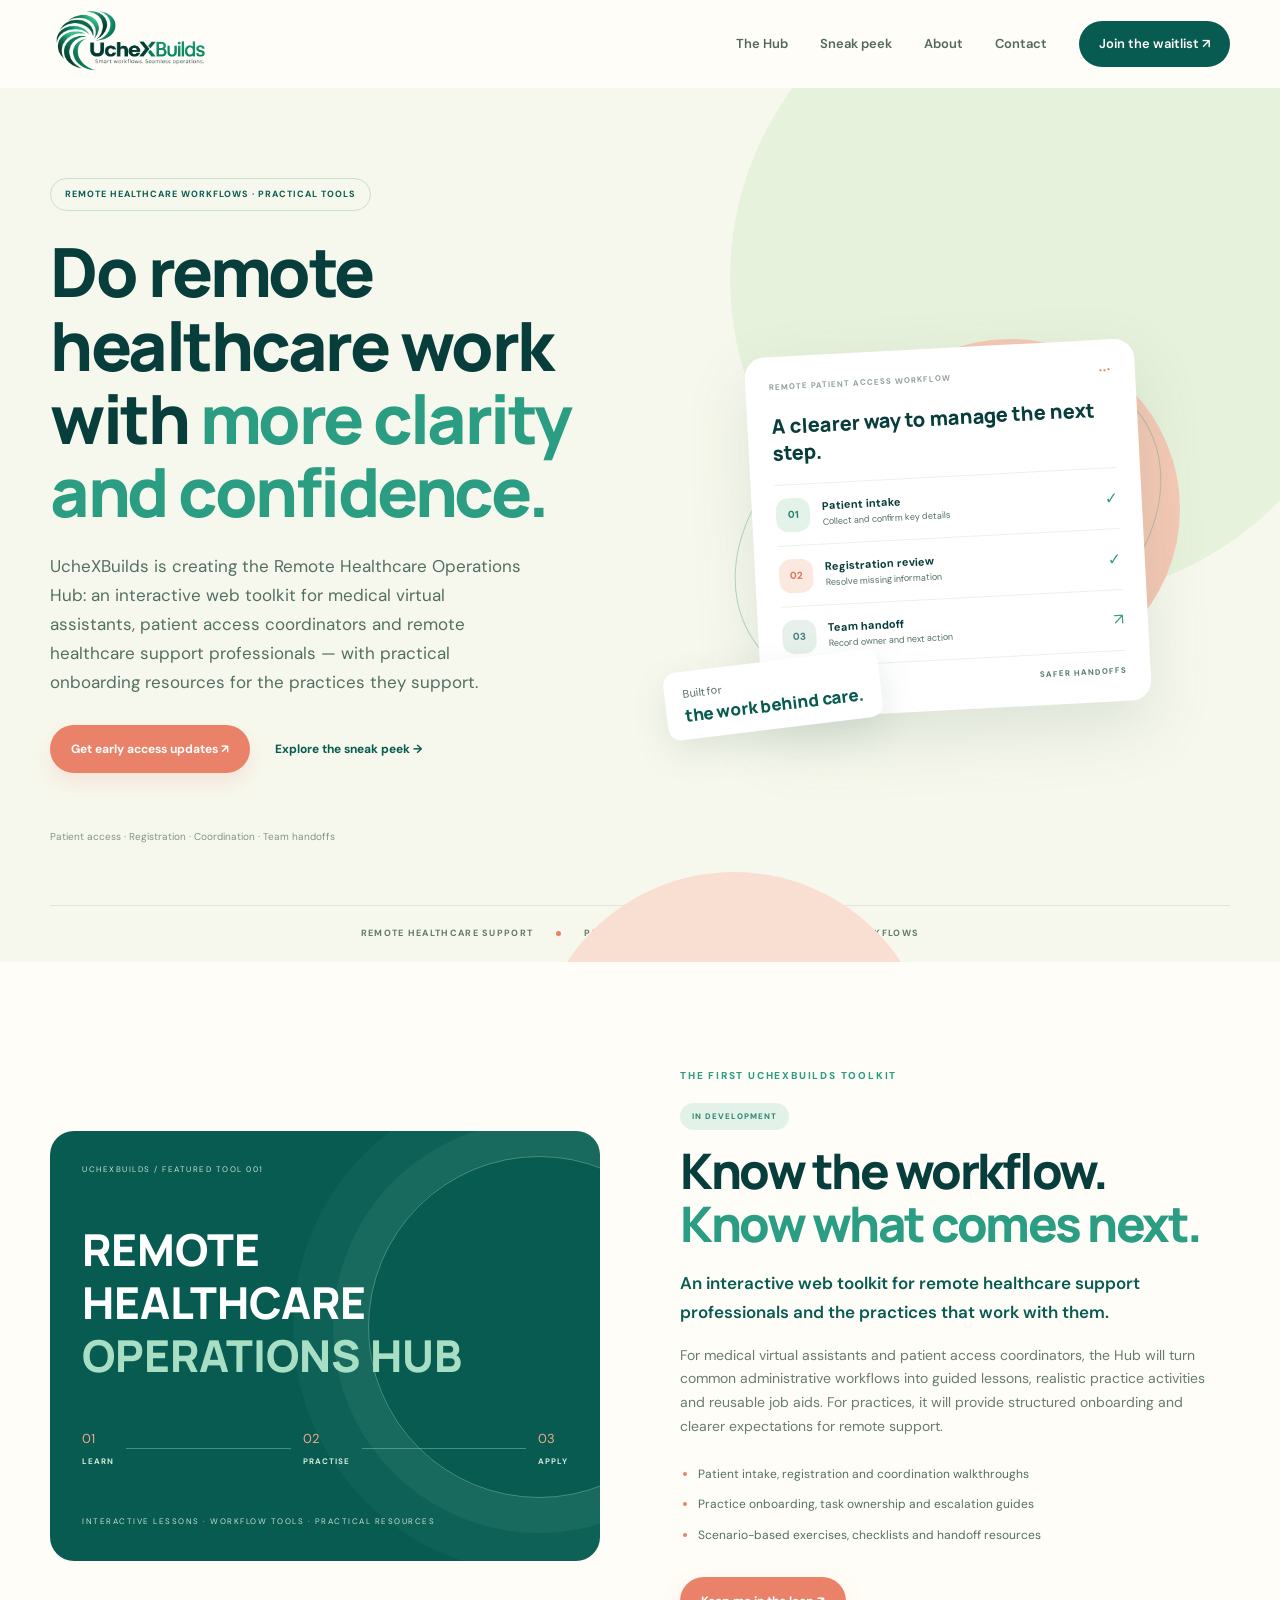
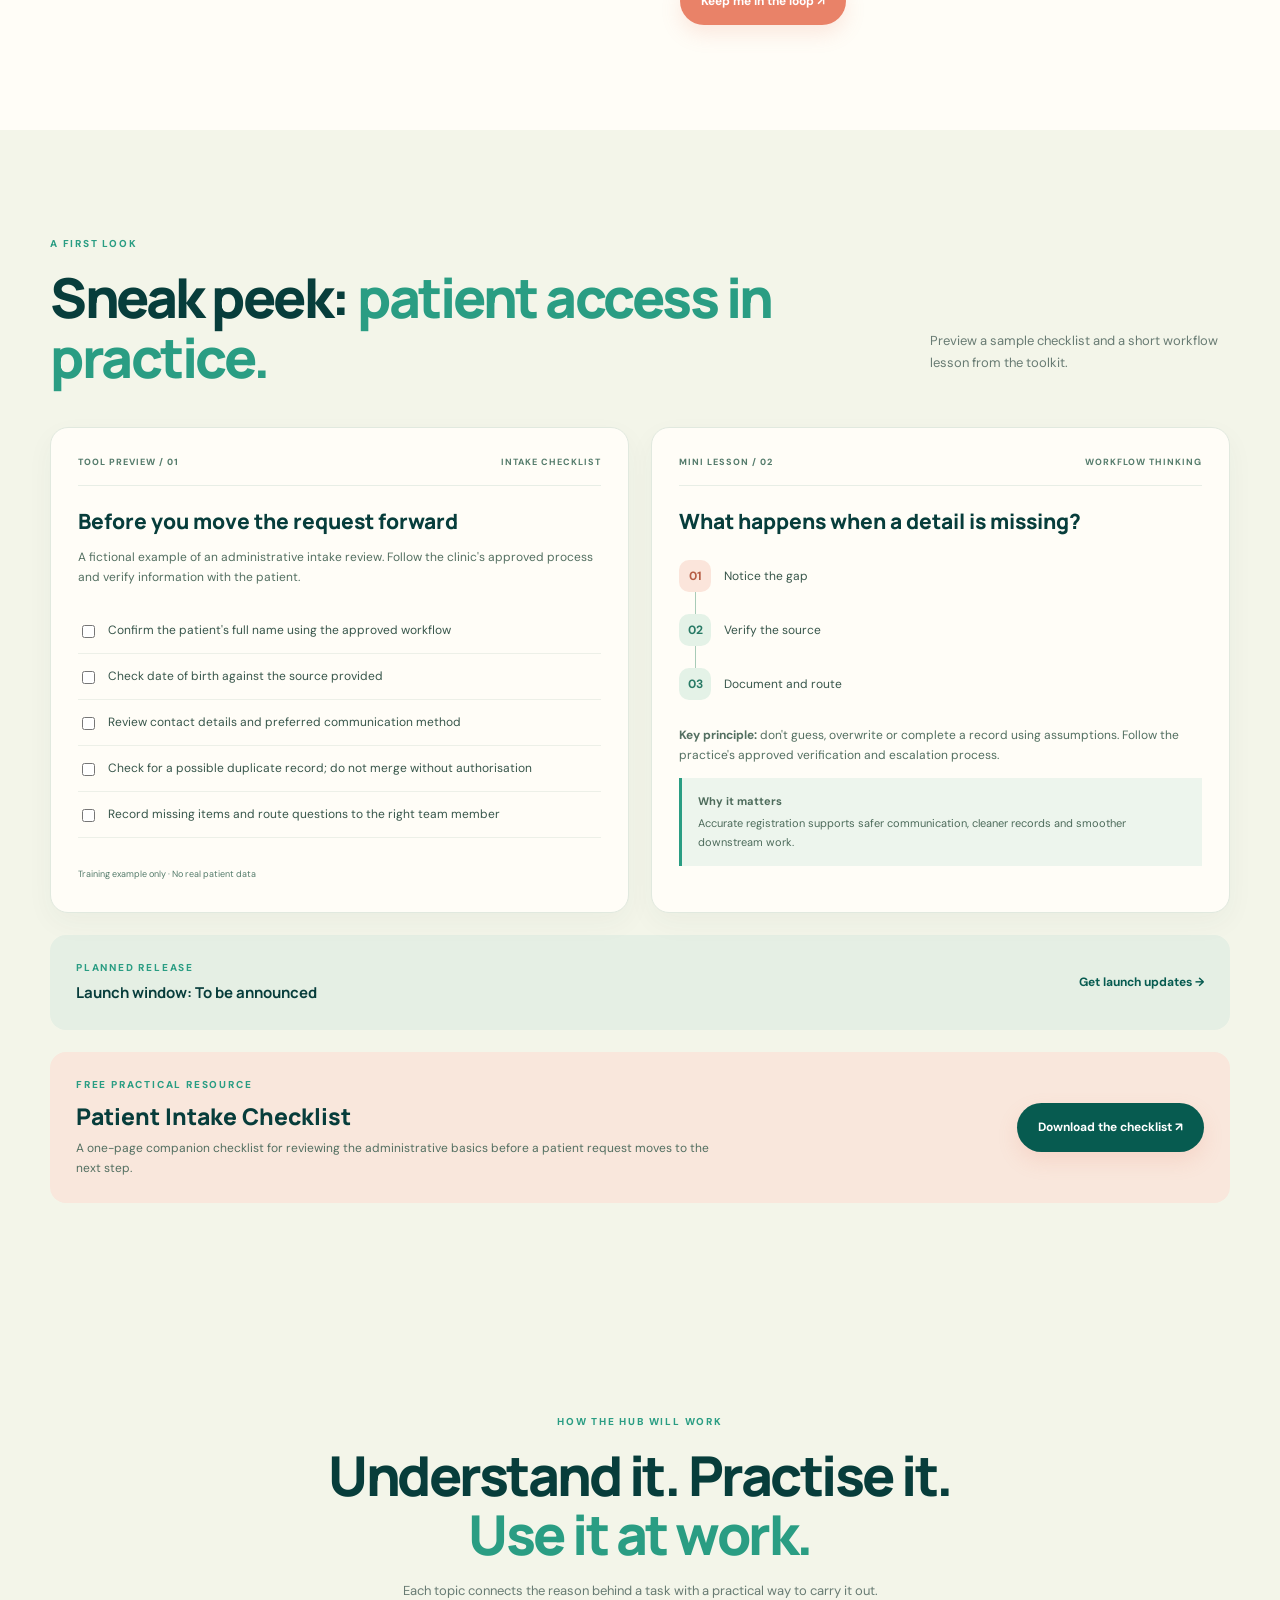
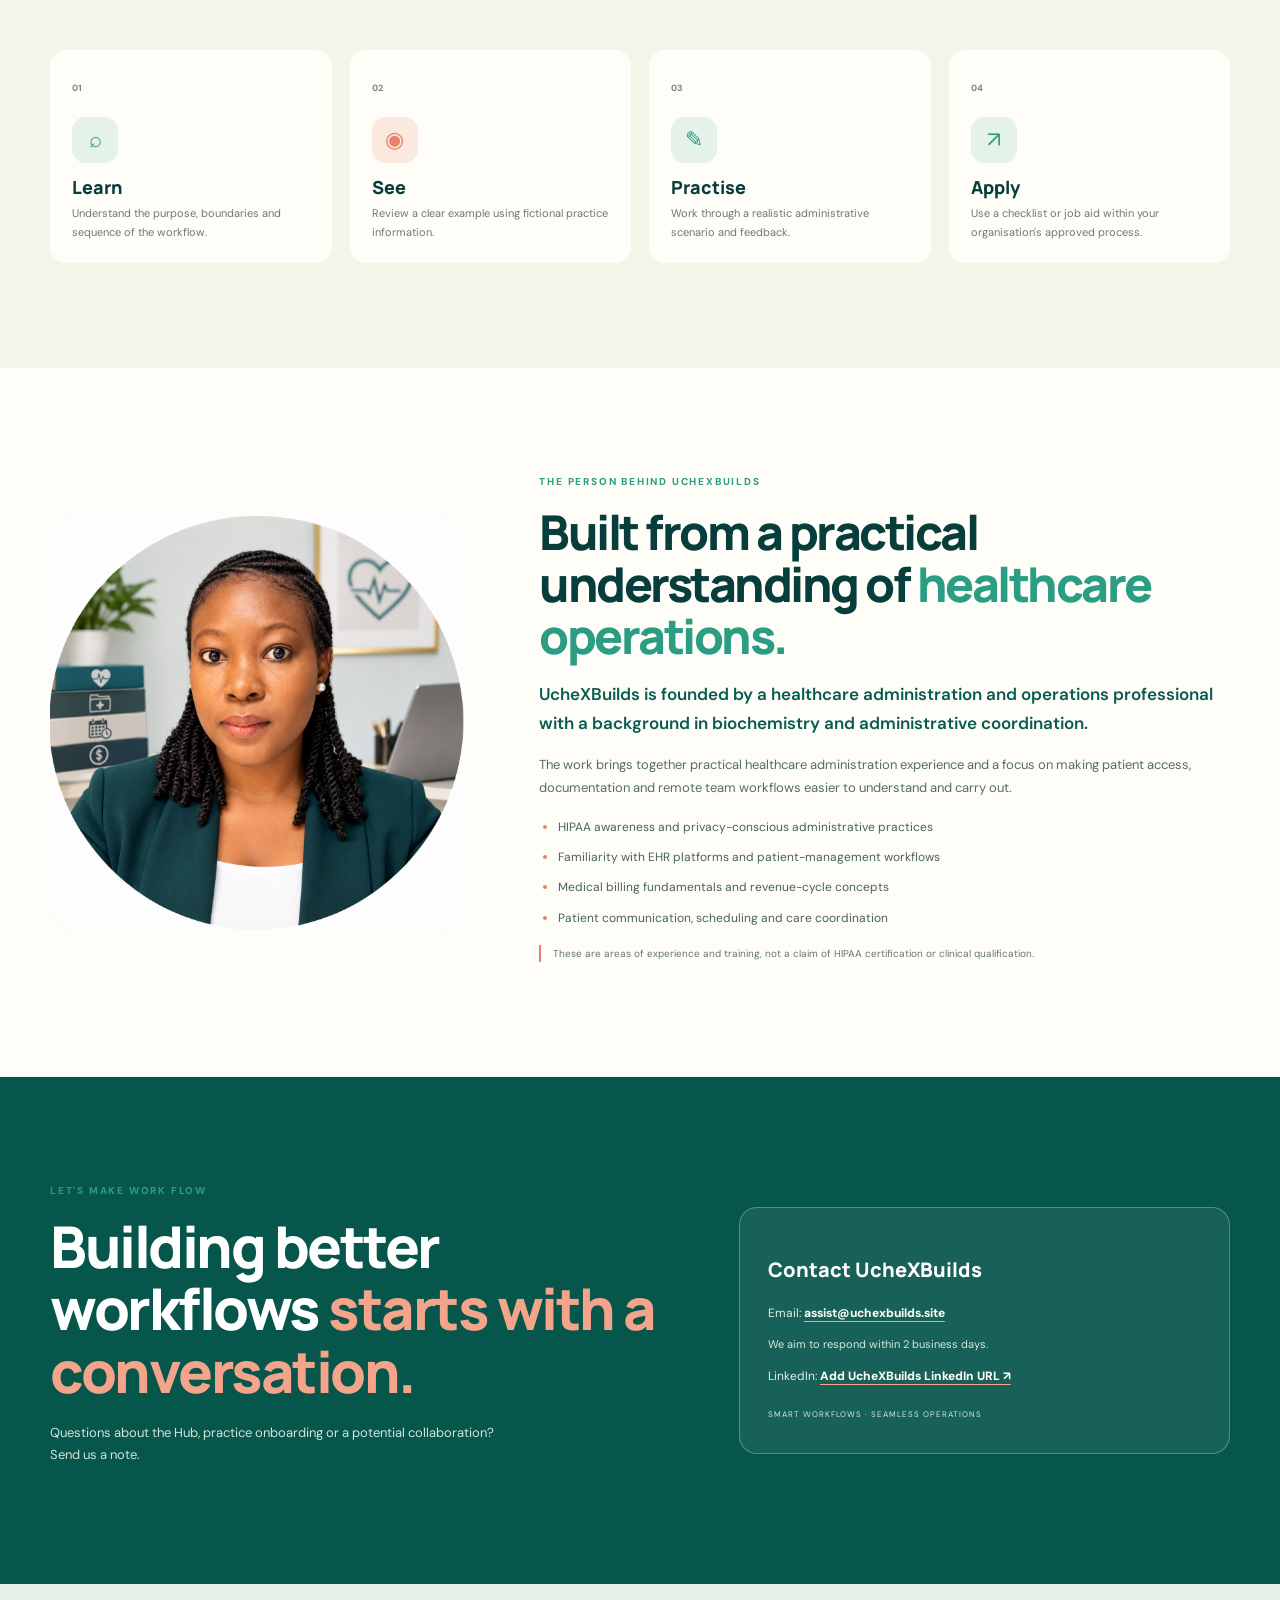
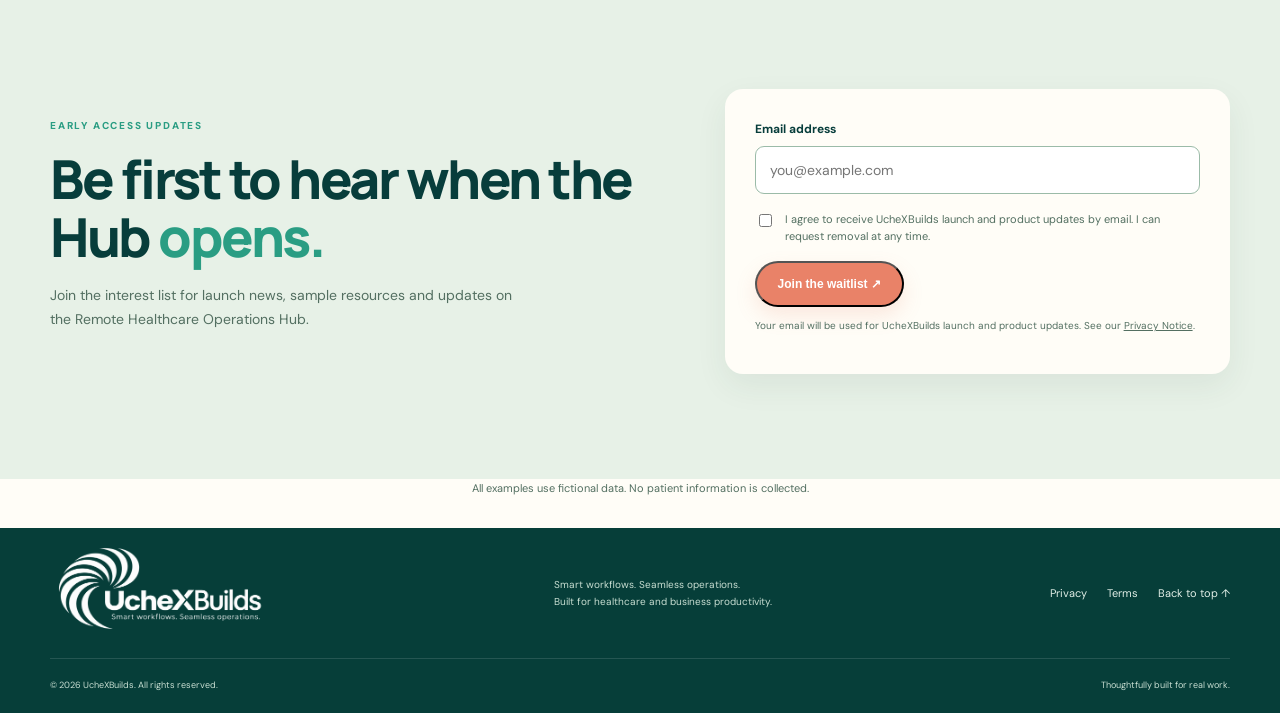
==== index.html @ d35eafd8 "Connect founder portrait and checklist download" ====
<!doctype html>
<html lang="en"><head>
<meta charset="utf-8"><meta name="viewport" content="width=device-width,initial-scale=1"><meta name="theme-color" content="#f7f8ed">
<title>UcheXBuilds | Remote Healthcare Operations Hub</title>
<meta name="description" content="Interactive patient-access workflows, practical lessons and reusable tools for remote healthcare support professionals and the practices they support.">
<link rel="canonical" href="https://www.uchexbuilds.site/"><link rel="icon" href="assets/icons/favicon.svg" type="image/svg+xml">
<link rel="preconnect" href="https://fonts.googleapis.com"><link rel="preconnect" href="https://fonts.gstatic.com" crossorigin><link href="https://fonts.googleapis.com/css2?family=DM+Sans:wght@400;500;600;700&family=Manrope:wght@500;600;700;800&display=swap" rel="stylesheet"><link rel="stylesheet" href="css/style.css">
<meta property="og:type" content="website"><meta property="og:site_name" content="UcheXBuilds"><meta property="og:title" content="UcheXBuilds | Remote Healthcare Operations Hub"><meta property="og:description" content="Interactive patient-access workflows and practical tools for remote healthcare support professionals and the practices they support."><meta property="og:url" content="https://www.uchexbuilds.site/"><meta property="og:image" content="https://www.uchexbuilds.site/assets/images/og-image.svg"><meta property="og:image:alt" content="UcheXBuilds — Smart workflows. Seamless operations."><meta name="twitter:card" content="summary_large_image"><meta name="twitter:title" content="UcheXBuilds | Remote Healthcare Operations Hub"><meta name="twitter:description" content="Interactive patient-access workflows and practical tools for remote healthcare support professionals and the practices they support."><meta name="twitter:image" content="https://www.uchexbuilds.site/assets/images/og-image.svg">
<script type="application/ld+json">{"@context":"https://schema.org","@type":"Organization","name":"UcheXBuilds","url":"https://www.uchexbuilds.site/","logo":"https://www.uchexbuilds.site/assets/images/uchexbuilds-logo.png","email":"assist@uchexbuilds.site","description":"Practical interactive workflows and digital tools for remote healthcare support professionals and healthcare practices."}</script>
</head><body><a class="skip" href="#main">Skip to content</a>
<header><div class="wrap nav"><a class="brand" href="#home" aria-label="UcheXBuilds home"><img src="assets/images/uchexbuilds-logo.png" alt="UcheXBuilds"></a><button class="toggle" aria-expanded="false" aria-controls="menu" aria-label="Open navigation"><span></span><span></span></button><nav id="menu" aria-label="Main navigation"><a href="#hub">The Hub</a><a href="#sneak-peek">Sneak peek</a><a href="#about-founder">About</a><a href="#contact">Contact</a><a class="nav-cta" href="#waitlist">Join the waitlist ↗</a></nav></div></header>
<main id="main">
<section class="hero" id="home"><div class="hero-bg" aria-hidden="true"><i class="blob b1"></i><i class="blob b2"></i></div><div class="wrap hero-grid"><div class="hero-copy"><span class="pill">REMOTE HEALTHCARE WORKFLOWS · PRACTICAL TOOLS</span><h1>Do remote healthcare work with <em>more clarity and confidence.</em></h1><p>UcheXBuilds is creating the Remote Healthcare Operations Hub: an interactive web toolkit for medical virtual assistants, patient access coordinators and remote healthcare support professionals — with practical onboarding resources for the practices they support.</p><div class="actions"><a class="btn" href="#waitlist">Get early access updates ↗</a><a class="text-link" href="#sneak-peek">Explore the sneak peek →</a></div><div class="trustline">Patient access · Registration · Coordination · Team handoffs</div></div><div class="hero-art" aria-label="Illustration of an organised patient access workflow"><div class="sun-disc" aria-hidden="true"></div><div class="orbit" aria-hidden="true"></div><div class="dashboard"><div class="dash-top">REMOTE PATIENT ACCESS WORKFLOW <b>•••</b></div><h3>A clearer way to manage the next step.</h3><div class="dash-row"><span class="round mint">01</span><div><b>Patient intake</b><small>Collect and confirm key details</small></div><i>✓</i></div><div class="dash-row"><span class="round peach">02</span><div><b>Registration review</b><small>Resolve missing information</small></div><i>✓</i></div><div class="dash-row"><span class="round blue">03</span><div><b>Team handoff</b><small>Record owner and next action</small></div><i>↗</i></div><div class="dash-foot">CLEAR TASKS <span>SAFER HANDOFFS</span></div></div><div class="float-card">Built for<br><strong>the work behind care.</strong></div></div></div><div class="hero-bottom wrap"><span>REMOTE HEALTHCARE SUPPORT</span><i aria-hidden="true"></i><span>PRACTICE ONBOARDING</span><i aria-hidden="true"></i><span>OPERATIONAL WORKFLOWS</span></div></section>
<section class="section" id="hub"><div class="wrap hub-grid"><div class="hub-visual"><small>UCHEXBUILDS / FEATURED TOOL 001</small><div class="hub-title">REMOTE<br>HEALTHCARE<br><em>OPERATIONS HUB</em></div><div class="hub-steps"><span>01 <b>LEARN</b></span><i></i><span>02 <b>PRACTISE</b></span><i></i><span>03 <b>APPLY</b></span></div><small>INTERACTIVE LESSONS · WORKFLOW TOOLS · PRACTICAL RESOURCES</small></div><div class="hub-copy"><label class="eyebrow">THE FIRST UCHEXBUILDS TOOLKIT</label><span class="status">IN DEVELOPMENT</span><h2>Know the workflow. <em>Know what comes next.</em></h2><p class="lead">An interactive web toolkit for remote healthcare support professionals and the practices that work with them.</p><p>For medical virtual assistants and patient access coordinators, the Hub will turn common administrative workflows into guided lessons, realistic practice activities and reusable job aids. For practices, it will provide structured onboarding and clearer expectations for remote support.</p><ul><li>Patient intake, registration and coordination walkthroughs</li><li>Practice onboarding, task ownership and escalation guides</li><li>Scenario-based exercises, checklists and handoff resources</li></ul><a class="btn" href="#waitlist">Keep me in the loop ↗</a></div></div></section>
<section class="section focus" id="sneak-peek"><div class="wrap"><div class="section-heading"><div><label class="eyebrow">A FIRST LOOK</label><h2>Sneak peek: <em>patient access in practice.</em></h2></div><p>Preview a sample checklist and a short workflow lesson from the toolkit.</p></div><div class="preview-grid">
<article class="preview-card"><div class="preview-card-head"><span>TOOL PREVIEW / 01</span><b>INTAKE CHECKLIST</b></div><h3>Before you move the request forward</h3><p class="preview-intro">A fictional example of an administrative intake review. Follow the clinic's approved process and verify information with the patient.</p><ul class="checklist"><li><label><input type="checkbox"> Confirm the patient's full name using the approved workflow</label></li><li><label><input type="checkbox"> Check date of birth against the source provided</label></li><li><label><input type="checkbox"> Review contact details and preferred communication method</label></li><li><label><input type="checkbox"> Check for a possible duplicate record; do not merge without authorisation</label></li><li><label><input type="checkbox"> Record missing items and route questions to the right team member</label></li></ul><small class="preview-note">Training example only · No real patient data</small></article>
<article class="preview-card lesson-card"><div class="preview-card-head"><span>MINI LESSON / 02</span><b>WORKFLOW THINKING</b></div><h3>What happens when a detail is missing?</h3><div class="lesson-flow"><div class="lesson-node active"><b>01</b><span>Notice the gap</span></div><div class="flow-line"></div><div class="lesson-node"><b>02</b><span>Verify the source</span></div><div class="flow-line"></div><div class="lesson-node"><b>03</b><span>Document and route</span></div></div><p><strong>Key principle:</strong> don't guess, overwrite or complete a record using assumptions. Follow the practice's approved verification and escalation process.</p><div class="lesson-tip"><b>Why it matters</b><span>Accurate registration supports safer communication, cleaner records and smoother downstream work.</span></div></article></div>
<div class="launch-strip"><div><span class="eyebrow">PLANNED RELEASE</span><strong><!-- EDIT THIS LAUNCH WINDOW -->Launch window: To be announced</strong></div><a class="text-link" href="#waitlist">Get launch updates →</a></div>
<div class="lead-magnet"><div><label class="eyebrow">FREE PRACTICAL RESOURCE</label><h3>Patient Intake Checklist</h3><p>A one-page companion checklist for reviewing the administrative basics before a patient request moves to the next step.</p></div><a class="btn secondary-btn" href="downloads/Patient-Intake-Checklist.pdf" download>Download the checklist ↗</a></div></div></section>
<section class="section approach"><div class="wrap"><div class="approach-head"><label class="eyebrow">HOW THE HUB WILL WORK</label><h2>Understand it. Practise it. <em>Use it at work.</em></h2><p>Each topic connects the reason behind a task with a practical way to carry it out.</p></div><div class="steps"><div><b>01</b><span aria-hidden="true">⌕</span><h3>Learn</h3><p>Understand the purpose, boundaries and sequence of the workflow.</p></div><div><b>02</b><span aria-hidden="true">◉</span><h3>See</h3><p>Review a clear example using fictional practice information.</p></div><div><b>03</b><span aria-hidden="true">✎</span><h3>Practise</h3><p>Work through a realistic administrative scenario and feedback.</p></div><div><b>04</b><span aria-hidden="true">↗</span><h3>Apply</h3><p>Use a checklist or job aid within your organisation's approved process.</p></div></div></div></section>
<section class="section founder" id="about-founder"><div class="wrap founder-grid"><div class="founder-photo"><img src="assets/images/founder-small.jpg" alt="Portrait of the UcheXBuilds founder" loading="lazy"></div><div><label class="eyebrow">THE PERSON BEHIND UCHEXBUILDS</label><h2>Built from a practical understanding of <em>healthcare operations.</em></h2><p class="lead">UcheXBuilds is founded by a healthcare administration and operations professional with a background in biochemistry and administrative coordination.</p><p>The work brings together practical healthcare administration experience and a focus on making patient access, documentation and remote team workflows easier to understand and carry out.</p><ul class="credential-list"><li>HIPAA awareness and privacy-conscious administrative practices</li><li>Familiarity with EHR platforms and patient-management workflows</li><li>Medical billing fundamentals and revenue-cycle concepts</li><li>Patient communication, scheduling and care coordination</li></ul><p class="credential-note">These are areas of experience and training, not a claim of HIPAA certification or clinical qualification.</p></div></div></section>
<section class="section contact" id="contact"><div class="wrap contact-grid"><div><label class="eyebrow">LET'S MAKE WORK FLOW</label><h2>Building better workflows <em>starts with a conversation.</em></h2><p>Questions about the Hub, practice onboarding or a potential collaboration? Send us a note.</p></div><aside><h3>Contact UcheXBuilds</h3><p>Email: <a class="contact-email" href="mailto:assist@uchexbuilds.site">assist@uchexbuilds.site</a></p><p class="response-time">We aim to respond within 2 business days.</p><p>LinkedIn: <a class="contact-email" href="https://www.linkedin.com/in/your-linkedin-profile/" rel="noopener noreferrer" target="_blank">Add UcheXBuilds LinkedIn URL ↗</a></p><small>SMART WORKFLOWS · SEAMLESS OPERATIONS</small></aside></div></section>
<section class="section waitlist" id="waitlist"><div class="wrap waitlist-grid"><div><label class="eyebrow">EARLY ACCESS UPDATES</label><h2>Be first to hear when the Hub <em>opens.</em></h2><p>Join the interest list for launch news, sample resources and updates on the Remote Healthcare Operations Hub.</p></div><form class="waitlist-form" action="https://formspree.io/f/xjywwzed" method="POST"><input type="hidden" name="_subject" value="New UcheXBuilds Hub waitlist signup"><input type="text" name="_gotcha" tabindex="-1" autocomplete="off" aria-hidden="true" class="form-honeypot"><label for="waitlist-email">Email address</label><input id="waitlist-email" name="email" type="email" autocomplete="email" placeholder="you@example.com" required><label class="consent"><input type="checkbox" name="consent" value="yes" required> I agree to receive UcheXBuilds launch and product updates by email. I can request removal at any time.</label><button class="btn" type="submit">Join the waitlist ↗</button><p class="form-note">Your email will be used for UcheXBuilds launch and product updates. See our <a href="privacy.html">Privacy Notice</a>.</p></form></div></section>
<p class="privacy-line wrap">All examples use fictional data. No patient information is collected.</p>
</main><footer><div class="wrap foot"><img src="assets/images/uchexbuilds-logo.png" alt="UcheXBuilds"><p>Smart workflows. Seamless operations.<br>Built for healthcare and business productivity.</p><div class="footer-links"><a href="privacy.html">Privacy</a><a href="terms.html">Terms</a><a href="#home">Back to top ↑</a></div></div><div class="wrap copyright"><span>© <span id="year"></span> UcheXBuilds. All rights reserved.</span><span>Thoughtfully built for real work.</span></div></footer>
<script src="js/main.js"></script>
<!-- Cloudflare Web Analytics (Free): enable Web Analytics in the Cloudflare dashboard, copy the site token, then replace the placeholder and uncomment this snippet.
<script defer src="https://static.cloudflareinsights.com/beacon.min.js" data-cf-beacon='{"token":"REPLACE_WITH_CLOUDFLARE_WEB_ANALYTICS_TOKEN"}'></script>
-->
</body></html>
---- css/style.css ----
:root{--teal:#075b50;--deep:#073d3b;--sea:#2a9d83;--coral:#e98268;--cream:#f7f8ed;--paper:#fffdf7;--muted:#687b73;--head:"Manrope",sans-serif;--body:"DM Sans",sans-serif}*{box-sizing:border-box}html{scroll-behavior:smooth;scroll-padding-top:90px}body{margin:0;background:var(--paper);color:#263d39;font:16px/1.7 var(--body)}a{color:inherit;text-decoration:none}.wrap{width:min(1180px,calc(100% - 52px));margin:auto}.skip{position:absolute;left:-999px}.skip:focus{left:10px;top:10px;background:white;padding:10px;z-index:99}header{height:88px;position:sticky;top:0;z-index:20;background:#fffdf7ed;backdrop-filter:blur(14px)}.nav{height:100%;display:flex;align-items:center;justify-content:space-between}.brand{display:block;min-width:0;flex:0 1 auto}.brand img{display:block;width:min(270px,34vw);height:auto;max-height:76px;object-fit:contain;object-position:left center}nav{display:flex;align-items:center;gap:32px;font-size:13px;font-weight:600;color:#53675f}nav a:hover{color:var(--sea)}nav .nav-cta{background:var(--teal);color:white;padding:12px 20px;border-radius:30px}.toggle{display:none}.hero{position:relative;overflow:hidden;background:var(--cream);padding:65px 0 0}.hero-bg{position:absolute;inset:0;pointer-events:none}.blob{position:absolute;border-radius:50%}.b1{width:640px;height:640px;background:#e7f2dc;right:-90px;top:-130px}.b2{width:400px;height:400px;background:#f9dfd1;right:27%;bottom:-310px}.spark{position:absolute;right:9%;top:13%;font-size:52px;color:var(--coral)}.hero-grid{position:relative;display:grid;grid-template-columns:1fr 1fr;gap:50px;align-items:center;min-height:525px}.hero-copy{padding:25px 0 60px}.pill{display:inline-block;border:1px solid #cbded0;border-radius:30px;padding:8px 14px;color:var(--teal);font-size:9px;font-weight:700;letter-spacing:1px}h1,h2{font:800 clamp(42px,5.3vw,68px)/1.08 var(--head);letter-spacing:-2.5px;color:var(--deep);margin:24px 0}h1 em,h2 em{font-style:normal;color:var(--sea)}.hero-copy>p{max-width:480px;color:#60756b;font-size:17px;margin-bottom:28px}.actions{display:flex;align-items:center;gap:25px}.btn{display:inline-block;background:var(--coral);color:white;padding:14px 21px;border-radius:30px;font-size:12px;font-weight:700;box-shadow:0 9px 20px #e982682b}.text-link{font-size:12px;font-weight:700;color:var(--teal)}.trustline{margin-top:55px;color:#82948a;font-size:10px}.hero-art{height:470px;position:relative;display:grid;place-items:center}.sun-disc{position:absolute;width:340px;height:340px;border-radius:50%;background:#f5c9b5;right:50px;top:45px}.orbit{position:absolute;width:450px;height:310px;border:1px solid #6aa99170;border-radius:50%;transform:rotate(-26deg)}.dashboard{z-index:2;width:min(390px,90%);padding:24px;background:#fff;border-radius:20px;box-shadow:0 25px 65px #315e4c22;transform:rotate(-3deg)}.dash-top{display:flex;justify-content:space-between;color:#91a29a;font-size:8px;letter-spacing:1px;font-weight:700}.dash-top b{color:var(--coral)}.dashboard h3{font:800 20px var(--head);color:var(--deep);margin:18px 0}.dash-row{display:flex;align-items:center;gap:12px;border-top:1px solid #edf0e8;padding:13px 0}.round{width:34px;height:34px;border-radius:12px;display:grid;place-items:center;font-size:10px;font-weight:800}.mint{background:#e3f3e9;color:#27856d}.peach{background:#fbe9df;color:#d6785e}.blue{background:#e7f0eb;color:#477e79}.dash-row div{flex:1}.dash-row b,.dash-row small{display:block}.dash-row b{font-size:11px;color:var(--deep)}.dash-row small{font-size:9px;color:#91a29a}.dash-row>i{font-style:normal;color:#35a17e}.dash-foot{border-top:1px solid #edf0e8;padding-top:13px;display:flex;justify-content:space-between;font-size:8px;letter-spacing:1px;color:#729287;font-weight:700}.float-card{position:absolute;z-index:3;left:0;bottom:35px;background:white;padding:13px 18px;border-radius:13px;box-shadow:0 12px 35px #315e4c20;color:#729287;font-size:11px;transform:rotate(-7deg)}.float-card strong{font:800 17px var(--head);color:var(--teal)}.flower{position:absolute;right:35px;bottom:15px;font-size:55px;color:var(--coral)}.hero-bottom{display:flex;justify-content:center;align-items:center;gap:23px;padding:20px 0;border-top:1px solid #dfe6d9;color:#7b8c81;font-size:9px;letter-spacing:1.3px;font-weight:700}.hero-bottom i{width:5px;height:5px;border-radius:50%;background:var(--coral)}.section{padding:105px 0}.intro-grid,.hub-grid{display:grid;grid-template-columns:.9fr 1.1fr;gap:90px;align-items:center}.intro-visual{height:390px;border-radius:26px;background:#e4f1e5;position:relative;display:grid;place-items:center;overflow:hidden}.big-asterisk{font-size:250px;color:#6eaa8d;line-height:1}.intro-visual>span{position:absolute;top:28px;left:28px;font-size:9px;letter-spacing:1.3px;color:#477d68;font-weight:700}.tiny-card{position:absolute;bottom:25px;right:22px;background:white;padding:15px 18px;border-radius:13px;box-shadow:0 8px 25px #426f5120;font-size:11px;color:#72877a;transform:rotate(4deg)}.eyebrow{display:block;font-size:10px;letter-spacing:1.8px;font-weight:800;color:var(--sea);margin-bottom:16px}.intro-grid h2,.section-heading h2,.approach h2{font-size:clamp(38px,4.3vw,55px);margin:0 0 20px}.intro-grid p,.hub-copy>p{font-size:14px;color:var(--muted)}.lead{font-size:17px!important;color:var(--teal)!important;font-weight:600}.under-link{display:inline-block;margin-top:14px;color:var(--teal);font-size:12px;font-weight:800;border-bottom:1px solid #9ac7b2;padding-bottom:5px}.focus,.approach{background:#f3f5e9}.section-heading{display:flex;justify-content:space-between;align-items:end;margin-bottom:40px}.section-heading h2{margin:0}.section-heading>p{max-width:300px;color:var(--muted);font-size:13px}.cards{display:grid;grid-template-columns:repeat(3,1fr);gap:20px}.cards article{background:white;border-radius:18px;overflow:hidden;box-shadow:0 9px 25px #244d3b0c}.art{height:220px;position:relative;overflow:hidden;display:grid;place-items:center}.health{background:#d9eee2}.health>span{font-size:180px;color:#70aa8d;line-height:1}.health b,.health i{position:absolute;background:white;padding:8px 13px;border-radius:22px;font-size:8px;letter-spacing:1px;color:#54836b;box-shadow:0 7px 18px #315e4c16}.health b{top:30px;left:20px}.health i{bottom:25px;right:15px}.business{background:#f9e5d9}.window{width:220px;height:145px;background:#fffdf7;border-radius:14px;box-shadow:0 15px 30px #a65e4220;padding:15px;transform:rotate(-5deg);position:relative}.window span{font-size:9px;letter-spacing:3px;color:var(--coral)}.window i{display:block;height:8px;background:#f0e9dd;border-radius:8px;margin-top:12px}.window i:nth-of-type(2){width:70%}.window i:nth-of-type(3){width:85%}.window b{position:absolute;right:18px;bottom:14px;background:#dff1e7;color:#27856d;border-radius:50%;width:32px;height:32px;display:grid;place-items:center}.business>strong{position:absolute;right:30px;top:20px;font-size:42px;color:var(--coral)}.workflow{background:#e4eced}.nodes{display:flex;align-items:center;gap:30px}.nodes b{width:52px;height:52px;border-radius:17px;background:white;display:grid;place-items:center;color:#398c78;box-shadow:0 8px 18px #315e4c18}.nodes b:nth-child(2){background:#f8d9ca;color:#bd7159}.workflow>span{position:absolute;bottom:18px;font-size:8px;letter-spacing:1.3px;text-align:center;color:#62837d;font-weight:800}.card-copy{padding:23px}.card-copy small{font-size:9px;letter-spacing:1.3px;color:#8b9a8e;font-weight:800}.card-copy h3{font:800 19px var(--head);color:var(--deep);margin:8px 0}.card-copy p{font-size:12px;color:var(--muted);margin-bottom:5px}.hub-grid{grid-template-columns:1fr 1fr;gap:80px}.hub-visual{min-height:430px;position:relative;overflow:hidden;border-radius:24px;background:#075b50;color:white;padding:32px;display:flex;flex-direction:column;justify-content:space-between}.hub-visual:after{content:"";position:absolute;width:340px;height:340px;border:1px solid #a8d9c566;border-radius:50%;right:-110px;top:25px;box-shadow:0 0 0 35px #a8d9c510,0 0 0 75px #a8d9c50b}.hub-visual>small{position:relative;z-index:1;font-size:8px;letter-spacing:1.5px;color:#c5e2d4}.hub-title{position:relative;z-index:1;font:800 clamp(30px,3.5vw,44px)/1.2 var(--head)}.hub-title em{font-style:normal;color:#a8dfc4}.hub-steps{display:flex;align-items:center;gap:12px;position:relative;z-index:1;font-size:13px;color:#f5a58a}.hub-steps span{display:grid;gap:5px}.hub-steps b{font-size:8px;letter-spacing:1px;color:#d7e9df}.hub-steps i{height:1px;flex:1;background:#a8d9c566}.hub-flower{position:absolute;right:30px;bottom:28px;font-size:60px;color:#f5a58a}.status{display:inline-block;background:#e3f2e8;color:#31866f;padding:7px 12px;border-radius:20px;font-size:8px;letter-spacing:1px;font-weight:800;margin-bottom:15px}.hub-copy h2{font-size:clamp(36px,4vw,49px);margin:0 0 18px}.hub-copy ul{padding-left:18px;color:#63786c;font-size:12px;margin:20px 0 27px}.hub-copy li{padding:5px 0}.hub-copy li::marker{color:var(--coral)}.btn{transition:transform .2s}.btn:hover{transform:translateY(-2px)}.approach-head{text-align:center;max-width:650px;margin:auto}.approach-head h2{margin:0 0 15px}.approach-head p{font-size:13px;color:var(--muted)}.steps{display:grid;grid-template-columns:repeat(4,1fr);gap:18px;margin-top:48px}.steps>div{background:#fffdf7;border-radius:16px;padding:22px}.steps b{font-size:9px;color:#98a99d}.steps span{display:grid;place-items:center;width:46px;height:46px;border-radius:14px;background:#e4f2e7;color:var(--sea);font-size:22px;margin:18px 0 12px}.steps>div:nth-child(2) span{background:#fbe9df;color:var(--coral)}.steps h3{font:800 18px var(--head);color:var(--deep);margin:0 0 5px}.steps p{font-size:11px;color:var(--muted);margin:0}.contact{background:#07564c;color:white;position:relative}.contact-grid{display:grid;grid-template-columns:1fr .8fr;gap:75px;align-items:center}.contact h2{font-size:clamp(40px,4.5vw,58px);color:white;margin:0 0 20px}.contact h2 em{color:#f3a48a}.contact-grid>div>p{max-width:470px;color:#d1e4d8;font-size:13px}.contact aside{background:#ffffff12;border:1px solid #ffffff24;border-radius:18px;padding:28px}.contact aside>span{font-size:30px;color:#f3a48a}.contact aside h3{font:800 20px var(--head)}.contact aside p{font-size:12px;color:#d1e4d8}.contact aside small{font-size:8px;letter-spacing:1px;color:#a9ddc4}footer{background:#063e39;color:#d7e8de}.foot{min-height:130px;display:flex;align-items:center;justify-content:space-between;gap:20px}.foot img{width:225px;filter:brightness(0) invert(1)}.foot p,.foot>a:last-child{font-size:10px;color:#b7d0c3}.copyright{border-top:1px solid #ffffff20;min-height:55px;display:flex;align-items:center;justify-content:space-between;font-size:9px;color:#a9c3b6}@media(max-width:900px){.hero-grid{gap:20px}.intro-grid,.hub-grid{gap:42px}.card-copy{padding:18px}}@media(max-width:700px){.wrap{width:calc(100% - 36px)}header{height:78px}.brand img{width:min(220px,66vw);max-height:64px}.toggle{display:flex;flex-direction:column;gap:5px;background:none;border:0;padding:10px}.toggle span{width:23px;height:2px;background:var(--teal)}nav{display:none;position:absolute;top:73px;left:0;right:0;background:var(--paper);padding:20px 24px;flex-direction:column;align-items:stretch;gap:17px}nav.open{display:flex}nav .nav-cta{text-align:center}.hero{padding-top:35px}.hero-grid{grid-template-columns:1fr;gap:0}.hero-copy{padding:35px 0 0}.hero-copy h1{font-size:51px}.hero-copy>p{font-size:15px}.hero-art{height:395px;margin-top:0}.sun-disc{width:275px;height:275px;right:10%}.dashboard{width:min(355px,88%)}.hero-bottom{flex-wrap:wrap;gap:10px 14px;font-size:7px;padding:18px 0}.section{padding:76px 0}.intro-grid,.hub-grid,.contact-grid{grid-template-columns:1fr;gap:32px}.intro-visual{height:310px}.big-asterisk{font-size:205px}.intro-grid h2,.section-heading h2,.approach h2{font-size:42px}.section-heading{display:block}.section-heading>p{margin-top:16px}.cards{grid-template-columns:1fr}.art{height:210px}.hub-visual{min-height:380px;padding:25px}.hub-copy h2{font-size:39px}.steps{grid-template-columns:1fr 1fr;gap:12px;margin-top:34px}.steps>div{padding:17px}.contact h2{font-size:43px}.foot{padding:27px 0;align-items:flex-start;flex-direction:column;gap:12px}.foot p{margin:0}.copyright{padding:15px 0;align-items:flex-start;gap:8px;flex-direction:column}}@media(max-width:420px){.hero-copy h1{font-size:44px}.actions{align-items:flex-start;flex-direction:column;gap:15px}.steps{grid-template-columns:1fr}}@media(prefers-reduced-motion:reduce){html{scroll-behavior:auto}*{transition:none!important}}

/* Improve the contact email link contrast on the dark teal panel */
.contact .under-link{color:#fffdf7;font-size:14px;font-weight:800;border-bottom:2px solid #f3a48a;padding-bottom:7px;text-underline-offset:4px}
.contact .under-link:hover,.contact .under-link:focus-visible{color:#ffc2ad;border-bottom-color:#ffc2ad}
.contact .under-link:focus-visible{outline:2px solid #fffdf7;outline-offset:5px;border-radius:2px}

/* UcheXBuilds site upgrade: sample previews, waitlist, founder and accessible responsive details */
.preview-grid{display:grid;grid-template-columns:1fr 1fr;gap:22px}.preview-card{background:#fffdf7;border:1px solid #e1e9df;border-radius:18px;padding:27px;box-shadow:0 10px 28px #244d3b0b}.preview-card-head{display:flex;justify-content:space-between;gap:10px;color:#547b6b;font-size:9px;letter-spacing:1px;font-weight:800;border-bottom:1px solid #e8eee6;padding-bottom:14px}.preview-card h3{font:800 21px var(--head);color:var(--deep);line-height:1.3;margin:22px 0 10px}.preview-intro,.lesson-card>p{font-size:12px;color:#536f61}.checklist{list-style:none;padding:0;margin:20px 0}.checklist li{padding:12px 0;border-bottom:1px solid #edf0e8;font-size:12px;color:#38564b}.checklist label{display:flex;gap:10px;align-items:flex-start}.checklist input{margin-top:5px;accent-color:var(--teal)}.preview-note{font-size:9px;color:#547b6b}.lesson-flow{display:flex;flex-direction:column;gap:0;margin:25px 0}.lesson-node{display:flex;align-items:center;gap:13px;color:#38564b;font-size:12px}.lesson-node b{width:32px;height:32px;border-radius:10px;background:#e4f2e7;color:#287a65;display:grid;place-items:center}.lesson-node.active b{background:#fbe5db;color:#b65d45}.flow-line{height:22px;width:1px;background:#a8cbb7;margin-left:16px}.lesson-tip{background:#edf5ed;border-left:3px solid var(--sea);padding:14px 16px;display:grid;gap:4px;font-size:11px;color:#4d6b5b}.launch-strip,.lead-magnet{display:flex;justify-content:space-between;align-items:center;gap:22px;padding:24px 26px;margin-top:22px;border-radius:16px}.launch-strip{background:#e5efe4}.launch-strip .eyebrow{margin:0 0 3px}.launch-strip strong{font:700 15px var(--head);color:var(--deep)}.lead-magnet{background:#f9e7dc}.lead-magnet h3{font:800 23px var(--head);color:var(--deep);margin:0 0 6px}.lead-magnet p{max-width:650px;margin:0;color:#536f61;font-size:12px}.lead-magnet .eyebrow{margin-bottom:7px}.secondary-btn{background:var(--teal)}.founder-grid{display:grid;grid-template-columns:.75fr 1.25fr;gap:75px;align-items:center}.founder-photo{min-height:370px;border-radius:24px;background:linear-gradient(145deg,#d9eee2,#f8dfd1);display:flex;flex-direction:column;align-items:center;justify-content:center;color:#477d68;border:1px dashed #80ae95}.founder-photo span{font:800 18px var(--head);letter-spacing:2px}.founder-photo small{font-size:10px;margin-top:8px}.founder h2{font-size:clamp(34px,3.8vw,48px);margin:0 0 18px}.founder p{font-size:13px;color:#536f61}.credential-list{padding-left:19px;color:#466357;font-size:12px}.credential-list li{padding:5px 0}.credential-list li::marker{color:var(--coral)}.founder .credential-note{font-size:10px;color:#61786c;border-left:2px solid #e98268;padding-left:12px}.contact-email{color:#fffdf7;font-weight:800;text-decoration:underline;text-decoration-color:#f3a48a;text-underline-offset:4px;overflow-wrap:anywhere}.response-time{font-size:11px!important;color:#d5eadc!important}.waitlist{background:#e7f1e7}.waitlist-grid{display:grid;grid-template-columns:1fr .85fr;gap:80px;align-items:center}.waitlist h2{font-size:clamp(38px,4.2vw,54px);margin:0 0 18px}.waitlist-grid>div>p{max-width:480px;color:#536f61;font-size:14px}.waitlist-form{background:#fffdf7;padding:30px;border-radius:18px;box-shadow:0 12px 32px #244d3b12}.waitlist-form>label:first-of-type{display:block;font-size:12px;font-weight:700;color:var(--deep);margin-bottom:7px}.waitlist-form input[type=email]{width:100%;padding:14px;border:1px solid #9bbba8;border-radius:9px;font:14px var(--body);color:var(--deep);background:#fff}.waitlist-form input:focus{outline:3px solid #2a9d8355;border-color:var(--teal)}.consent{display:flex;gap:10px;align-items:flex-start;font-size:11px;line-height:1.5;color:#536f61;margin:17px 0}.consent input{margin-top:3px;accent-color:var(--teal)}.form-note{font-size:10px;color:#536f61}.form-note a{text-decoration:underline}.privacy-line{text-align:center;padding:0 0 30px;font-size:11px;color:#536f61}.footer-links{display:flex;gap:20px;font-size:11px;color:#e1eee7}.footer-links a:hover{text-decoration:underline}.legal-page{padding:75px 0 100px}.legal-wrap{max-width:850px}.legal-wrap h1{font-size:clamp(42px,5vw,60px)}.legal-wrap h2{font:800 21px var(--head);letter-spacing:-.5px;margin:30px 0 8px}.legal-wrap p{color:#536f61;font-size:14px}.legal-wrap a{color:var(--teal);text-decoration:underline;text-underline-offset:3px}.legal-updated,.legal-draft-note{font-size:11px!important;color:#71877a!important}.legal-draft-note{border-left:3px solid var(--coral);padding:12px 16px;background:#f9eee7;margin-top:35px}.contact aside{border-color:#ffffff45}.contact aside p{color:#e0eee6}.contact aside small{color:#d2e9dc}.hero-copy>p{color:#536f61}.dash-row small{color:#536f61}.dash-foot{color:#547b6b}.float-card{color:#536f61}.hero-bottom{color:#61786c}.hub-copy ul{color:#536f61}.steps b{color:#71877a}.foot p,.copyright{color:#c8ded2}
a:focus-visible,button:focus-visible,input:focus-visible{outline:3px solid #e98268;outline-offset:3px}.skip:focus{position:fixed;left:12px;top:12px;background:#fffdf7;color:#073d3b;padding:12px 16px;border:2px solid #075b50;border-radius:6px;z-index:1000}.preview-card input:focus-visible{outline:3px solid #2a9d83;outline-offset:2px}
@media(max-width:700px){.waitlist-grid,.founder-grid{grid-template-columns:1fr;gap:32px}.preview-grid{grid-template-columns:1fr}.launch-strip,.lead-magnet{align-items:flex-start;flex-direction:column}.founder-photo{min-height:270px}.preview-card{padding:20px}.waitlist-form{padding:22px}}
@media(max-width:420px){.preview-card{padding:16px}.preview-card-head{font-size:8px;letter-spacing:.5px}.launch-strip{padding:18px}.lead-magnet{padding:20px}}
@media(max-width:360px){.wrap{width:calc(100% - 28px)}.hero-copy h1{font-size:38px;letter-spacing:-1.5px}.pill{font-size:8px;letter-spacing:.5px}.hero-art{height:350px}.dashboard{padding:17px}.dashboard h3{font-size:17px}.hub-steps{gap:7px}.hub-steps b{font-size:7px}}
@media(prefers-reduced-motion:reduce){html{scroll-behavior:auto}*{transition:none!important;animation:none!important}}

.founder-photo{overflow:hidden;padding:0;border:0;background:#e5efe4}.founder-photo img{display:block;width:100%;height:100%;min-height:370px;object-fit:cover;object-position:center 35%;border-radius:24px}.form-honeypot{position:absolute!important;left:-10000px!important;width:1px!important;height:1px!important;overflow:hidden!important}
@media(max-width:700px){.founder-photo img{min-height:300px}}
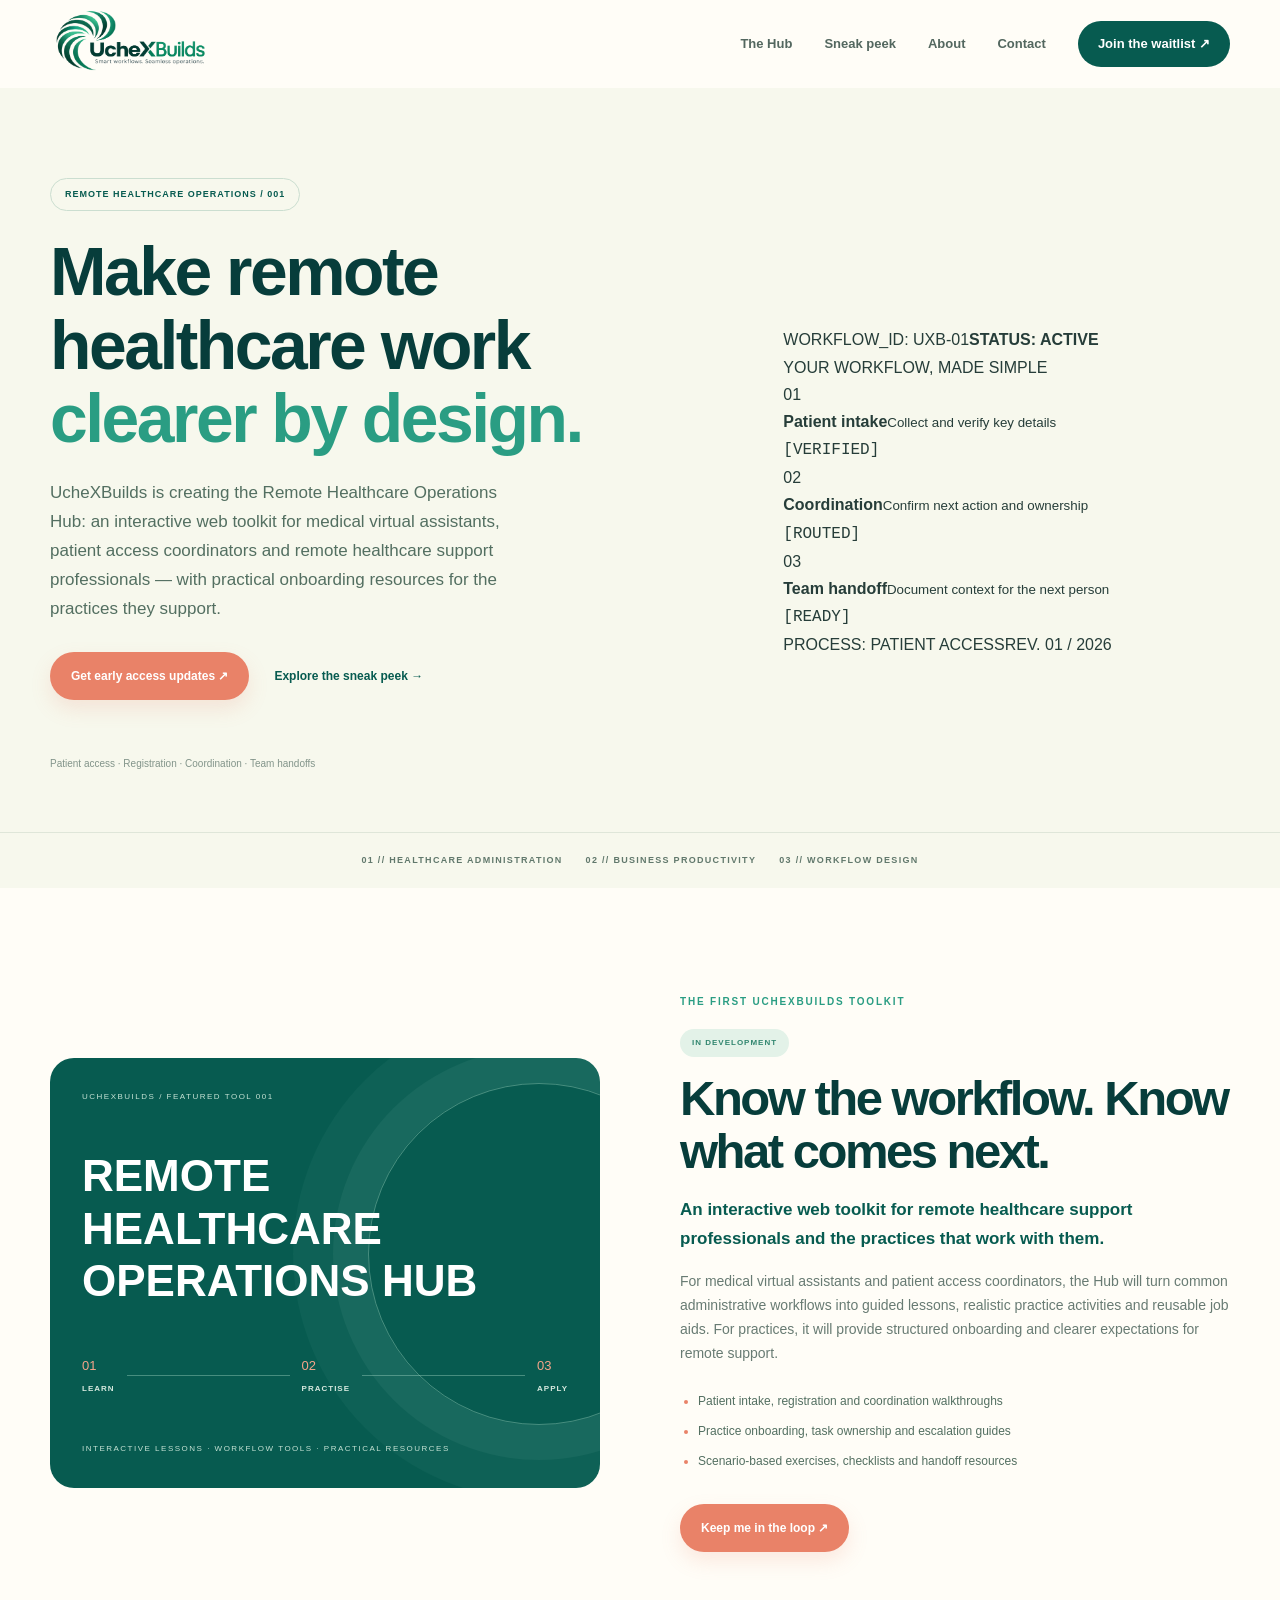
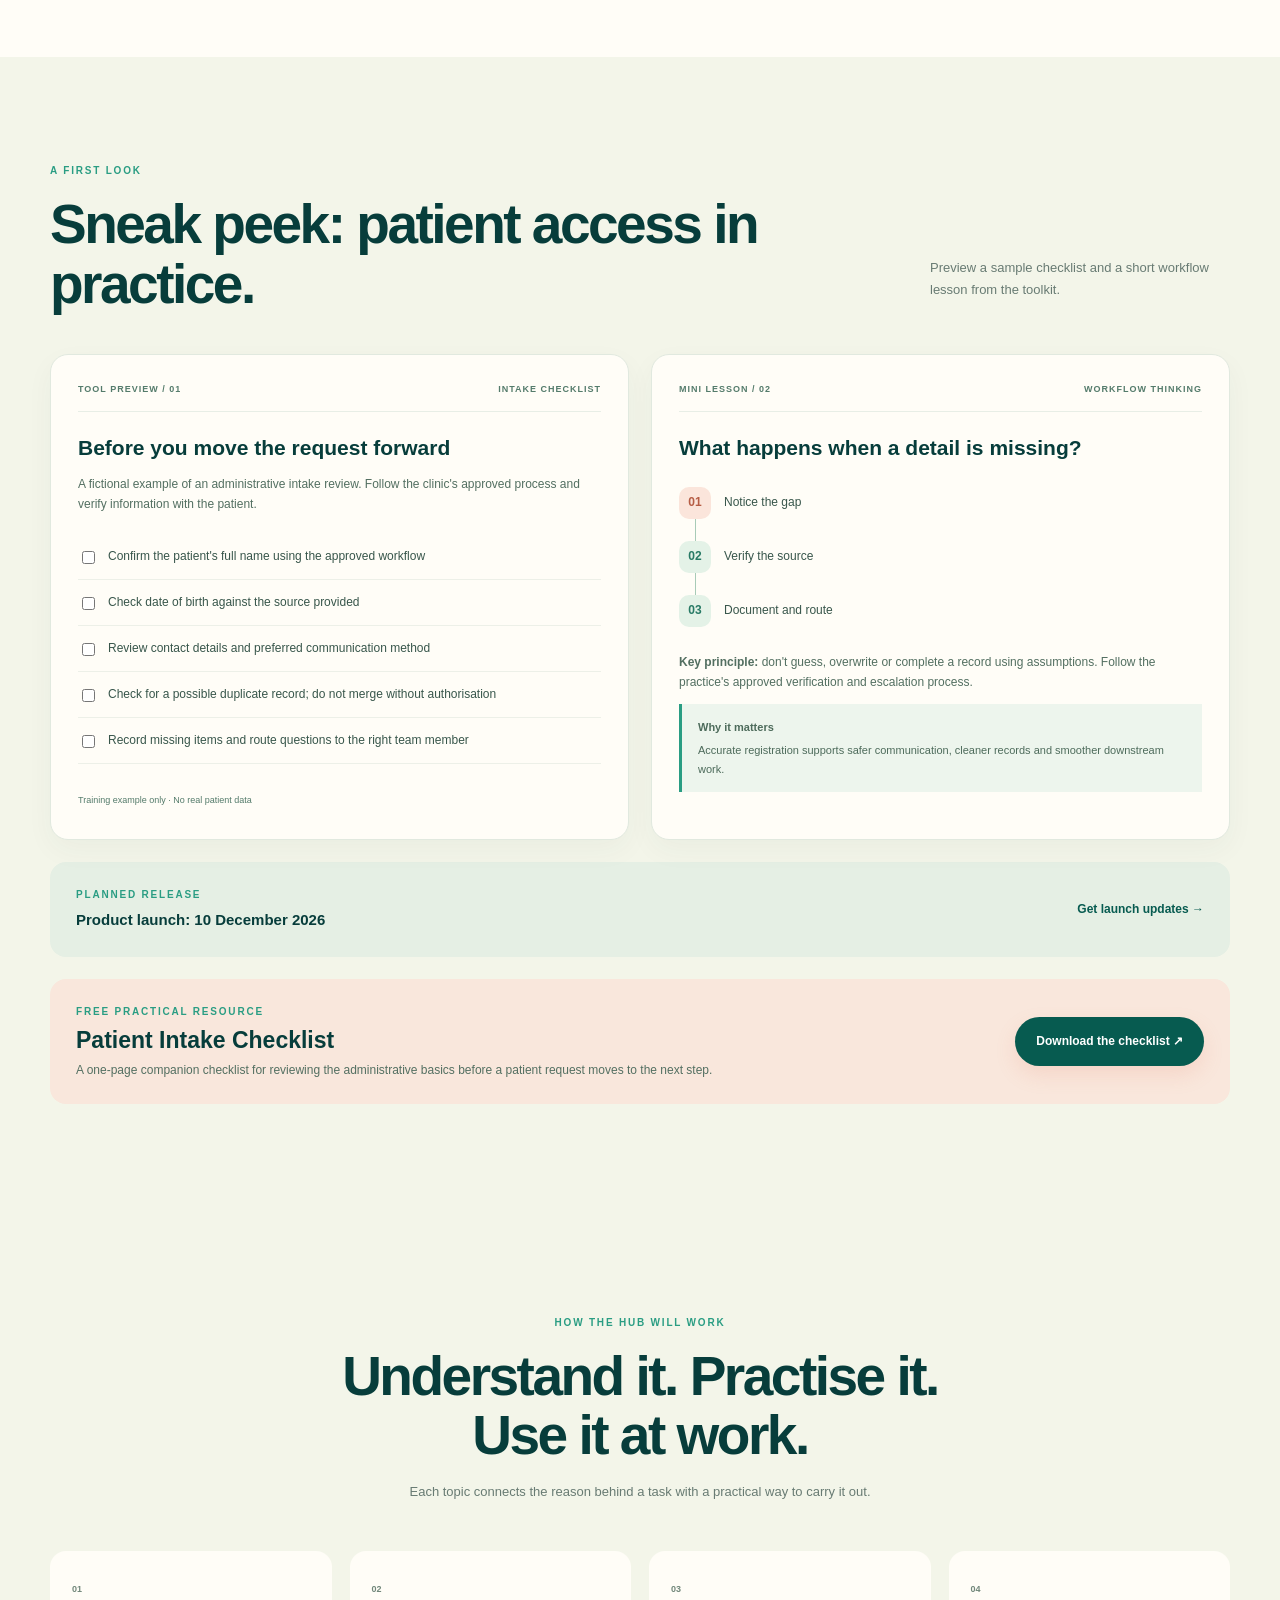
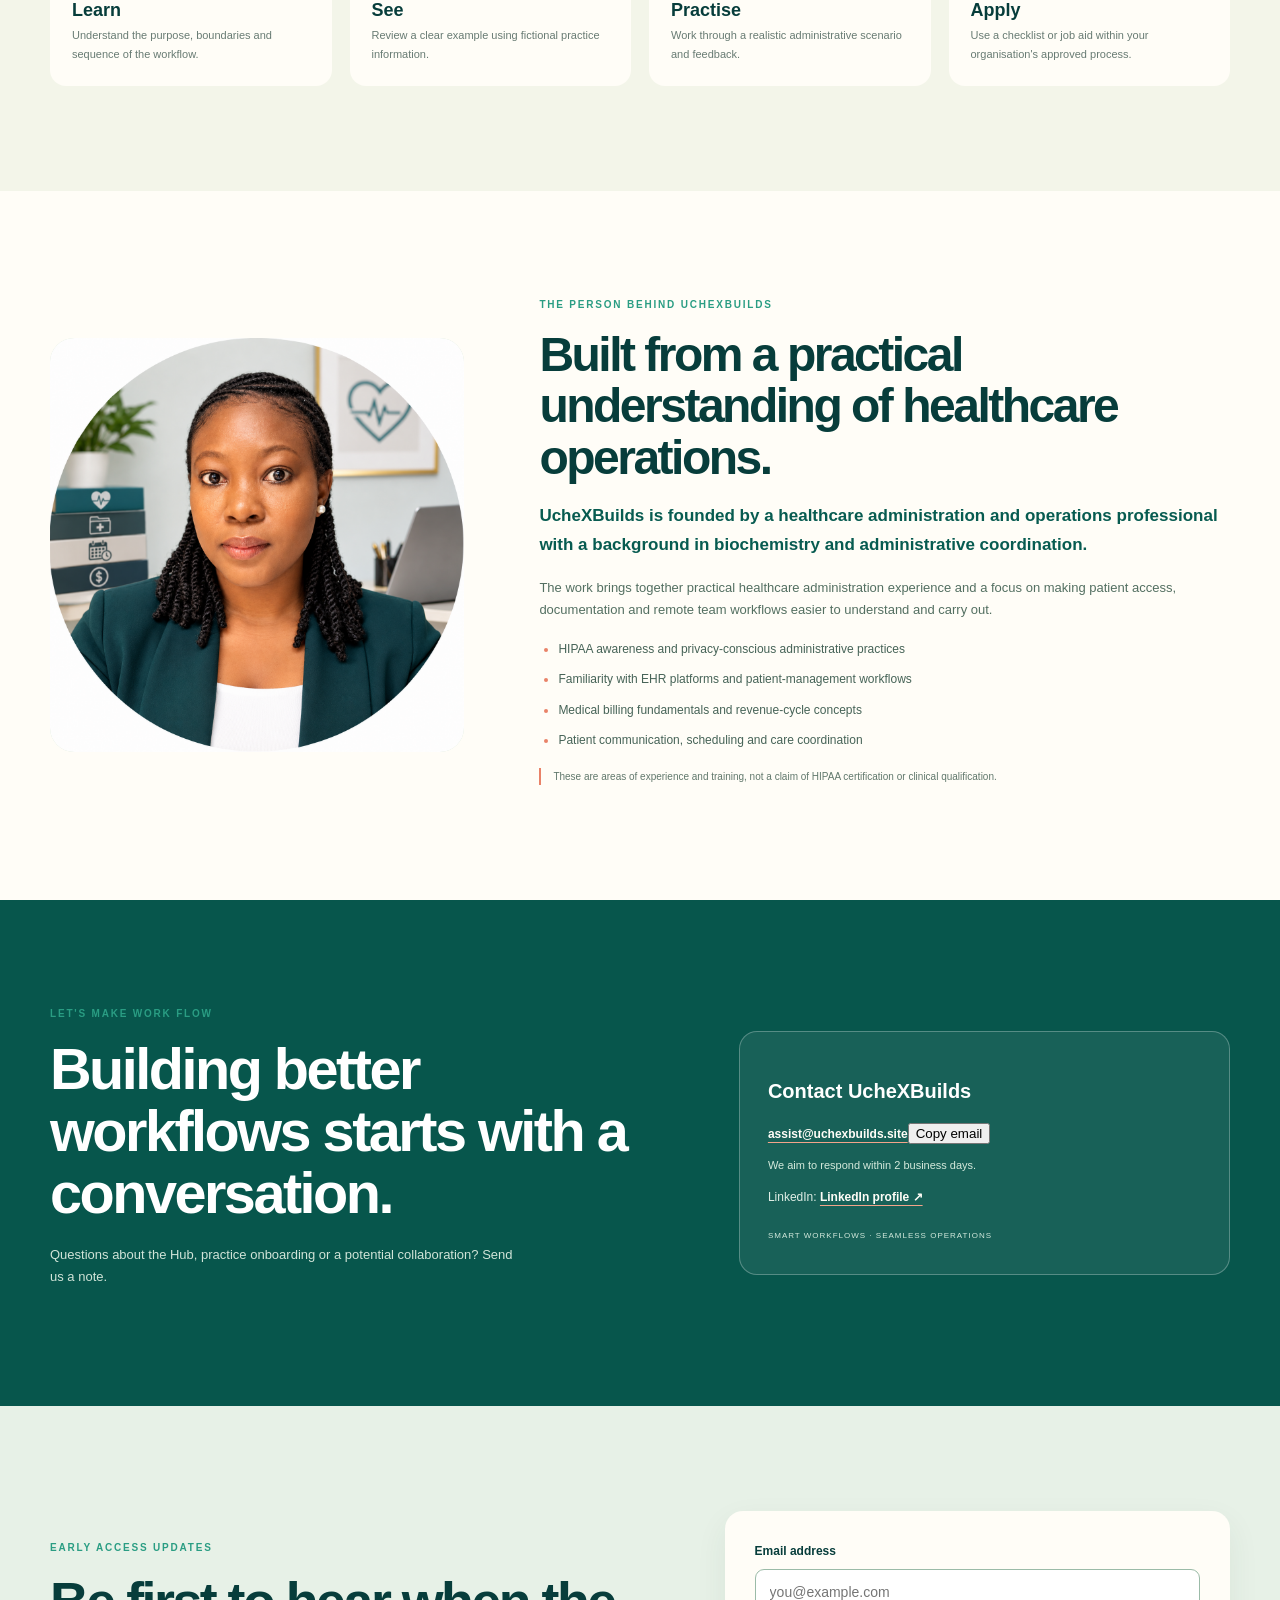
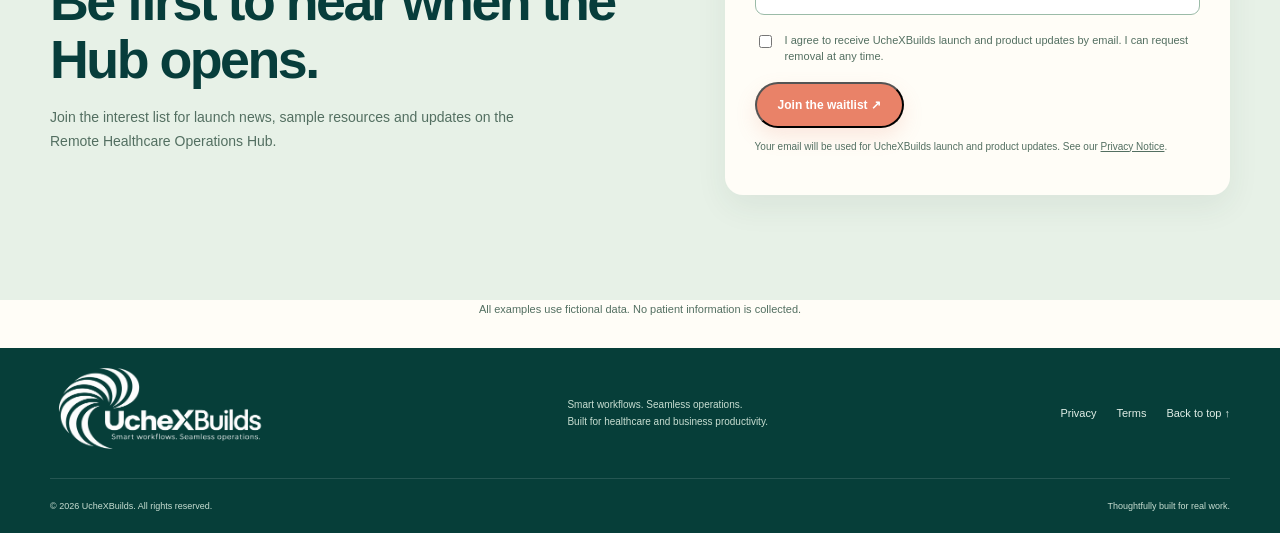
==== commit fa1c8920: "Refactor homepage for editorial operational design" ====
--- a/index.html
+++ b/index.html
@@ -1,26 +1,26 @@
 <!doctype html>
 <html lang="en"><head>
-<meta charset="utf-8"><meta name="viewport" content="width=device-width,initial-scale=1"><meta name="theme-color" content="#f7f8ed">
-<title>UcheXBuilds | Remote Healthcare Operations Hub</title>
-<meta name="description" content="Interactive patient-access workflows, practical lessons and reusable tools for remote healthcare support professionals and the practices they support.">
+<meta charset="utf-8"><meta name="viewport" content="width=device-width,initial-scale=1"><meta name="theme-color" content="#F7F6F2">
+<title>UcheXBuilds — Practical workflows for remote healthcare teams</title>
+<meta name="description" content="The Remote Healthcare Operations Hub helps medical virtual assistants, patient access coordinators and healthcare practices organise intake, coordination and team handoffs.">
 <link rel="canonical" href="https://www.uchexbuilds.site/"><link rel="icon" href="assets/icons/favicon.svg" type="image/svg+xml">
-<link rel="preconnect" href="https://fonts.googleapis.com"><link rel="preconnect" href="https://fonts.gstatic.com" crossorigin><link href="https://fonts.googleapis.com/css2?family=DM+Sans:wght@400;500;600;700&family=Manrope:wght@500;600;700;800&display=swap" rel="stylesheet"><link rel="stylesheet" href="css/style.css">
-<meta property="og:type" content="website"><meta property="og:site_name" content="UcheXBuilds"><meta property="og:title" content="UcheXBuilds | Remote Healthcare Operations Hub"><meta property="og:description" content="Interactive patient-access workflows and practical tools for remote healthcare support professionals and the practices they support."><meta property="og:url" content="https://www.uchexbuilds.site/"><meta property="og:image" content="https://www.uchexbuilds.site/assets/images/og-image.svg"><meta property="og:image:alt" content="UcheXBuilds — Smart workflows. Seamless operations."><meta name="twitter:card" content="summary_large_image"><meta name="twitter:title" content="UcheXBuilds | Remote Healthcare Operations Hub"><meta name="twitter:description" content="Interactive patient-access workflows and practical tools for remote healthcare support professionals and the practices they support."><meta name="twitter:image" content="https://www.uchexbuilds.site/assets/images/og-image.svg">
-<script type="application/ld+json">{"@context":"https://schema.org","@type":"Organization","name":"UcheXBuilds","url":"https://www.uchexbuilds.site/","logo":"https://www.uchexbuilds.site/assets/images/uchexbuilds-logo.png","email":"assist@uchexbuilds.site","description":"Practical interactive workflows and digital tools for remote healthcare support professionals and healthcare practices."}</script>
+<link rel="preconnect" href="https://fonts.googleapis.com"><link rel="preconnect" href="https://fonts.gstatic.com" crossorigin><link href="https://fonts.googleapis.com/css2?family=Instrument+Serif:ital@0;1&family=JetBrains+Mono:wght@400;500;600&family=Plus+Jakarta+Sans:wght@400;500;600;700;800&display=swap" rel="stylesheet"><link rel="stylesheet" href="css/style.css">
+<meta property="og:type" content="website"><meta property="og:site_name" content="UcheXBuilds"><meta property="og:title" content="UcheXBuilds — Smart workflows. Seamless operations."><meta property="og:description" content="Practical digital tools and thoughtful workflows for healthcare administration and business productivity."><meta property="og:url" content="https://www.uchexbuilds.site/"><meta property="og:image" content="https://www.uchexbuilds.site/assets/images/og-image.svg"><meta property="og:image:width" content="1200"><meta property="og:image:height" content="630"><meta property="og:image:alt" content="UcheXBuilds — Smart workflows. Seamless operations."><meta name="twitter:card" content="summary_large_image"><meta name="twitter:title" content="UcheXBuilds — Smart workflows. Seamless operations."><meta name="twitter:description" content="Practical digital tools and thoughtful workflows for healthcare administration and business productivity."><meta name="twitter:image" content="https://www.uchexbuilds.site/assets/images/og-image.svg">
+<meta name="twitter:image:alt" content="UcheXBuilds — Remote Healthcare Operations Hub"><script type="application/ld+json">{"@context":"https://schema.org","@type":"Organization","name":"UcheXBuilds","url":"https://www.uchexbuilds.site/","logo":"https://www.uchexbuilds.site/assets/images/uchexbuilds-logo.png","email":"assist@uchexbuilds.site","description":"Practical interactive workflows and digital tools for remote healthcare support professionals and healthcare practices."}</script>
 </head><body><a class="skip" href="#main">Skip to content</a>
-<header><div class="wrap nav"><a class="brand" href="#home" aria-label="UcheXBuilds home"><img src="assets/images/uchexbuilds-logo.png" alt="UcheXBuilds"></a><button class="toggle" aria-expanded="false" aria-controls="menu" aria-label="Open navigation"><span></span><span></span></button><nav id="menu" aria-label="Main navigation"><a href="#hub">The Hub</a><a href="#sneak-peek">Sneak peek</a><a href="#about-founder">About</a><a href="#contact">Contact</a><a class="nav-cta" href="#waitlist">Join the waitlist ↗</a></nav></div></header>
+<header><div class="wrap nav"><a class="brand" href="#home" aria-label="UcheXBuilds home"><img src="assets/images/uchexbuilds-logo.png" alt="UcheXBuilds"></a><button class="toggle" aria-expanded="false" aria-controls="menu" aria-label="Open navigation" type="button"><span></span><span></span></button><nav id="menu" aria-label="Main navigation"><a href="#hub">The Hub</a><a href="#sneak-peek">Sneak peek</a><a href="#about-founder">About</a><a href="#contact">Contact</a><a class="nav-cta" href="#waitlist">Join the waitlist ↗</a></nav></div></header>
 <main id="main">
-<section class="hero" id="home"><div class="hero-bg" aria-hidden="true"><i class="blob b1"></i><i class="blob b2"></i></div><div class="wrap hero-grid"><div class="hero-copy"><span class="pill">REMOTE HEALTHCARE WORKFLOWS · PRACTICAL TOOLS</span><h1>Do remote healthcare work with <em>more clarity and confidence.</em></h1><p>UcheXBuilds is creating the Remote Healthcare Operations Hub: an interactive web toolkit for medical virtual assistants, patient access coordinators and remote healthcare support professionals — with practical onboarding resources for the practices they support.</p><div class="actions"><a class="btn" href="#waitlist">Get early access updates ↗</a><a class="text-link" href="#sneak-peek">Explore the sneak peek →</a></div><div class="trustline">Patient access · Registration · Coordination · Team handoffs</div></div><div class="hero-art" aria-label="Illustration of an organised patient access workflow"><div class="sun-disc" aria-hidden="true"></div><div class="orbit" aria-hidden="true"></div><div class="dashboard"><div class="dash-top">REMOTE PATIENT ACCESS WORKFLOW <b>•••</b></div><h3>A clearer way to manage the next step.</h3><div class="dash-row"><span class="round mint">01</span><div><b>Patient intake</b><small>Collect and confirm key details</small></div><i>✓</i></div><div class="dash-row"><span class="round peach">02</span><div><b>Registration review</b><small>Resolve missing information</small></div><i>✓</i></div><div class="dash-row"><span class="round blue">03</span><div><b>Team handoff</b><small>Record owner and next action</small></div><i>↗</i></div><div class="dash-foot">CLEAR TASKS <span>SAFER HANDOFFS</span></div></div><div class="float-card">Built for<br><strong>the work behind care.</strong></div></div></div><div class="hero-bottom wrap"><span>REMOTE HEALTHCARE SUPPORT</span><i aria-hidden="true"></i><span>PRACTICE ONBOARDING</span><i aria-hidden="true"></i><span>OPERATIONAL WORKFLOWS</span></div></section>
-<section class="section" id="hub"><div class="wrap hub-grid"><div class="hub-visual"><small>UCHEXBUILDS / FEATURED TOOL 001</small><div class="hub-title">REMOTE<br>HEALTHCARE<br><em>OPERATIONS HUB</em></div><div class="hub-steps"><span>01 <b>LEARN</b></span><i></i><span>02 <b>PRACTISE</b></span><i></i><span>03 <b>APPLY</b></span></div><small>INTERACTIVE LESSONS · WORKFLOW TOOLS · PRACTICAL RESOURCES</small></div><div class="hub-copy"><label class="eyebrow">THE FIRST UCHEXBUILDS TOOLKIT</label><span class="status">IN DEVELOPMENT</span><h2>Know the workflow. <em>Know what comes next.</em></h2><p class="lead">An interactive web toolkit for remote healthcare support professionals and the practices that work with them.</p><p>For medical virtual assistants and patient access coordinators, the Hub will turn common administrative workflows into guided lessons, realistic practice activities and reusable job aids. For practices, it will provide structured onboarding and clearer expectations for remote support.</p><ul><li>Patient intake, registration and coordination walkthroughs</li><li>Practice onboarding, task ownership and escalation guides</li><li>Scenario-based exercises, checklists and handoff resources</li></ul><a class="btn" href="#waitlist">Keep me in the loop ↗</a></div></div></section>
-<section class="section focus" id="sneak-peek"><div class="wrap"><div class="section-heading"><div><label class="eyebrow">A FIRST LOOK</label><h2>Sneak peek: <em>patient access in practice.</em></h2></div><p>Preview a sample checklist and a short workflow lesson from the toolkit.</p></div><div class="preview-grid">
+<section class="hero" id="home"><div class="wrap hero-grid"><div class="hero-copy"><span class="pill mono">REMOTE HEALTHCARE OPERATIONS / 001</span><h1>Make remote healthcare work <em>clearer by design.</em></h1><p>UcheXBuilds is creating the Remote Healthcare Operations Hub: an interactive web toolkit for medical virtual assistants, patient access coordinators and remote healthcare support professionals — with practical onboarding resources for the practices they support.</p><div class="actions"><a class="btn" href="#waitlist">Get early access updates ↗</a><a class="text-link" href="#sneak-peek">Explore the sneak peek →</a></div><div class="trustline">Patient access · Registration · Coordination · Team handoffs</div></div><div class="hero-art"><div class="ledger" aria-label="Example remote patient access workflow"><div class="ledger-head"><span>WORKFLOW_ID: UXB-01</span><b>STATUS: ACTIVE</b></div><div class="ledger-title">YOUR WORKFLOW, MADE SIMPLE</div><div class="ledger-row"><span class="ledger-no">01</span><div><b>Patient intake</b><small>Collect and verify key details</small></div><code>[VERIFIED]</code></div><div class="ledger-row"><span class="ledger-no">02</span><div><b>Coordination</b><small>Confirm next action and ownership</small></div><code>[ROUTED]</code></div><div class="ledger-row"><span class="ledger-no">03</span><div><b>Team handoff</b><small>Document context for the next person</small></div><code>[READY]</code></div><div class="ledger-foot"><span>PROCESS: PATIENT ACCESS</span><span>REV. 01 / 2026</span></div></div></div></div><div class="hero-bottom"><div><span class="mono">01 //</span> HEALTHCARE ADMINISTRATION</div><div><span class="mono">02 //</span> BUSINESS PRODUCTIVITY</div><div><span class="mono">03 //</span> WORKFLOW DESIGN</div></div></section>
+<section class="section" id="hub"><div class="wrap hub-grid"><div class="hub-visual"><small>UCHEXBUILDS / FEATURED TOOL 001</small><div class="hub-title">REMOTE<br>HEALTHCARE<br>OPERATIONS HUB</div><div class="hub-steps"><span>01 <b>LEARN</b></span><i></i><span>02 <b>PRACTISE</b></span><i></i><span>03 <b>APPLY</b></span></div><small>INTERACTIVE LESSONS · WORKFLOW TOOLS · PRACTICAL RESOURCES</small></div><div class="hub-copy"><label class="eyebrow">THE FIRST UCHEXBUILDS TOOLKIT</label><span class="status">IN DEVELOPMENT</span><h2>Know the workflow. Know what comes next.</h2><p class="lead">An interactive web toolkit for remote healthcare support professionals and the practices that work with them.</p><p>For medical virtual assistants and patient access coordinators, the Hub will turn common administrative workflows into guided lessons, realistic practice activities and reusable job aids. For practices, it will provide structured onboarding and clearer expectations for remote support.</p><ul><li>Patient intake, registration and coordination walkthroughs</li><li>Practice onboarding, task ownership and escalation guides</li><li>Scenario-based exercises, checklists and handoff resources</li></ul><a class="btn" href="#waitlist">Keep me in the loop ↗</a></div></div></section>
+<section class="section focus" id="sneak-peek"><div class="wrap"><div class="section-heading"><div><label class="eyebrow">A FIRST LOOK</label><h2>Sneak peek: patient access in practice.</h2></div><p>Preview a sample checklist and a short workflow lesson from the toolkit.</p></div><div class="preview-grid">
 <article class="preview-card"><div class="preview-card-head"><span>TOOL PREVIEW / 01</span><b>INTAKE CHECKLIST</b></div><h3>Before you move the request forward</h3><p class="preview-intro">A fictional example of an administrative intake review. Follow the clinic's approved process and verify information with the patient.</p><ul class="checklist"><li><label><input type="checkbox"> Confirm the patient's full name using the approved workflow</label></li><li><label><input type="checkbox"> Check date of birth against the source provided</label></li><li><label><input type="checkbox"> Review contact details and preferred communication method</label></li><li><label><input type="checkbox"> Check for a possible duplicate record; do not merge without authorisation</label></li><li><label><input type="checkbox"> Record missing items and route questions to the right team member</label></li></ul><small class="preview-note">Training example only · No real patient data</small></article>
 <article class="preview-card lesson-card"><div class="preview-card-head"><span>MINI LESSON / 02</span><b>WORKFLOW THINKING</b></div><h3>What happens when a detail is missing?</h3><div class="lesson-flow"><div class="lesson-node active"><b>01</b><span>Notice the gap</span></div><div class="flow-line"></div><div class="lesson-node"><b>02</b><span>Verify the source</span></div><div class="flow-line"></div><div class="lesson-node"><b>03</b><span>Document and route</span></div></div><p><strong>Key principle:</strong> don't guess, overwrite or complete a record using assumptions. Follow the practice's approved verification and escalation process.</p><div class="lesson-tip"><b>Why it matters</b><span>Accurate registration supports safer communication, cleaner records and smoother downstream work.</span></div></article></div>
-<div class="launch-strip"><div><span class="eyebrow">PLANNED RELEASE</span><strong><!-- EDIT THIS LAUNCH WINDOW -->Launch window: To be announced</strong></div><a class="text-link" href="#waitlist">Get launch updates →</a></div>
+<div class="launch-strip"><div><span class="eyebrow">PLANNED RELEASE</span><strong>Product launch: 10 December 2026</strong></div><a class="text-link" href="#waitlist">Get launch updates →</a></div>
 <div class="lead-magnet"><div><label class="eyebrow">FREE PRACTICAL RESOURCE</label><h3>Patient Intake Checklist</h3><p>A one-page companion checklist for reviewing the administrative basics before a patient request moves to the next step.</p></div><a class="btn secondary-btn" href="downloads/Patient-Intake-Checklist.pdf" download>Download the checklist ↗</a></div></div></section>
-<section class="section approach"><div class="wrap"><div class="approach-head"><label class="eyebrow">HOW THE HUB WILL WORK</label><h2>Understand it. Practise it. <em>Use it at work.</em></h2><p>Each topic connects the reason behind a task with a practical way to carry it out.</p></div><div class="steps"><div><b>01</b><span aria-hidden="true">⌕</span><h3>Learn</h3><p>Understand the purpose, boundaries and sequence of the workflow.</p></div><div><b>02</b><span aria-hidden="true">◉</span><h3>See</h3><p>Review a clear example using fictional practice information.</p></div><div><b>03</b><span aria-hidden="true">✎</span><h3>Practise</h3><p>Work through a realistic administrative scenario and feedback.</p></div><div><b>04</b><span aria-hidden="true">↗</span><h3>Apply</h3><p>Use a checklist or job aid within your organisation's approved process.</p></div></div></div></section>
-<section class="section founder" id="about-founder"><div class="wrap founder-grid"><div class="founder-photo"><img src="assets/images/founder-small.jpg" alt="Portrait of the UcheXBuilds founder" loading="lazy"></div><div><label class="eyebrow">THE PERSON BEHIND UCHEXBUILDS</label><h2>Built from a practical understanding of <em>healthcare operations.</em></h2><p class="lead">UcheXBuilds is founded by a healthcare administration and operations professional with a background in biochemistry and administrative coordination.</p><p>The work brings together practical healthcare administration experience and a focus on making patient access, documentation and remote team workflows easier to understand and carry out.</p><ul class="credential-list"><li>HIPAA awareness and privacy-conscious administrative practices</li><li>Familiarity with EHR platforms and patient-management workflows</li><li>Medical billing fundamentals and revenue-cycle concepts</li><li>Patient communication, scheduling and care coordination</li></ul><p class="credential-note">These are areas of experience and training, not a claim of HIPAA certification or clinical qualification.</p></div></div></section>
-<section class="section contact" id="contact"><div class="wrap contact-grid"><div><label class="eyebrow">LET'S MAKE WORK FLOW</label><h2>Building better workflows <em>starts with a conversation.</em></h2><p>Questions about the Hub, practice onboarding or a potential collaboration? Send us a note.</p></div><aside><h3>Contact UcheXBuilds</h3><p>Email: <a class="contact-email" href="mailto:assist@uchexbuilds.site">assist@uchexbuilds.site</a></p><p class="response-time">We aim to respond within 2 business days.</p><p>LinkedIn: <a class="contact-email" href="https://www.linkedin.com/in/your-linkedin-profile/" rel="noopener noreferrer" target="_blank">Add UcheXBuilds LinkedIn URL ↗</a></p><small>SMART WORKFLOWS · SEAMLESS OPERATIONS</small></aside></div></section>
-<section class="section waitlist" id="waitlist"><div class="wrap waitlist-grid"><div><label class="eyebrow">EARLY ACCESS UPDATES</label><h2>Be first to hear when the Hub <em>opens.</em></h2><p>Join the interest list for launch news, sample resources and updates on the Remote Healthcare Operations Hub.</p></div><form class="waitlist-form" action="https://formspree.io/f/xjywwzed" method="POST"><input type="hidden" name="_subject" value="New UcheXBuilds Hub waitlist signup"><input type="text" name="_gotcha" tabindex="-1" autocomplete="off" aria-hidden="true" class="form-honeypot"><label for="waitlist-email">Email address</label><input id="waitlist-email" name="email" type="email" autocomplete="email" placeholder="you@example.com" required><label class="consent"><input type="checkbox" name="consent" value="yes" required> I agree to receive UcheXBuilds launch and product updates by email. I can request removal at any time.</label><button class="btn" type="submit">Join the waitlist ↗</button><p class="form-note">Your email will be used for UcheXBuilds launch and product updates. See our <a href="privacy.html">Privacy Notice</a>.</p></form></div></section>
+<section class="section approach"><div class="wrap"><div class="approach-head"><label class="eyebrow">HOW THE HUB WILL WORK</label><h2>Understand it. Practise it. Use it at work.</h2><p>Each topic connects the reason behind a task with a practical way to carry it out.</p></div><div class="steps"><div><b>01</b><h3>Learn</h3><p>Understand the purpose, boundaries and sequence of the workflow.</p></div><div><b>02</b><h3>See</h3><p>Review a clear example using fictional practice information.</p></div><div><b>03</b><h3>Practise</h3><p>Work through a realistic administrative scenario and feedback.</p></div><div><b>04</b><h3>Apply</h3><p>Use a checklist or job aid within your organisation's approved process.</p></div></div></div></section>
+<section class="section founder" id="about-founder"><div class="wrap founder-grid"><div class="founder-photo"><img src="assets/images/founder-small.jpg" alt="Portrait of the UcheXBuilds founder" width="320" height="320" loading="lazy"></div><div><label class="eyebrow">THE PERSON BEHIND UCHEXBUILDS</label><h2>Built from a practical understanding of healthcare operations.</h2><p class="lead">UcheXBuilds is founded by a healthcare administration and operations professional with a background in biochemistry and administrative coordination.</p><p>The work brings together practical healthcare administration experience and a focus on making patient access, documentation and remote team workflows easier to understand and carry out.</p><ul class="credential-list"><li>HIPAA awareness and privacy-conscious administrative practices</li><li>Familiarity with EHR platforms and patient-management workflows</li><li>Medical billing fundamentals and revenue-cycle concepts</li><li>Patient communication, scheduling and care coordination</li></ul><p class="credential-note">These are areas of experience and training, not a claim of HIPAA certification or clinical qualification.</p></div></div></section>
+<section class="section contact" id="contact"><div class="wrap contact-grid"><div><label class="eyebrow">LET'S MAKE WORK FLOW</label><h2>Building better workflows starts with a conversation.</h2><p>Questions about the Hub, practice onboarding or a potential collaboration? Send us a note.</p></div><aside><h3>Contact UcheXBuilds</h3><p class="contact-email-row"><a class="contact-email" href="mailto:assist@uchexbuilds.site">assist@uchexbuilds.site</a><button class="copy-email" type="button" data-copy-email="assist@uchexbuilds.site">Copy email</button></p><p class="copy-status" aria-live="polite"></p><p class="response-time">We aim to respond within 2 business days.</p><p>LinkedIn: <a class="contact-email" href="https://www.linkedin.com/" rel="noopener noreferrer" target="_blank">LinkedIn profile ↗</a></p><small>SMART WORKFLOWS · SEAMLESS OPERATIONS</small></aside></div></section>
+<section class="section waitlist" id="waitlist"><div class="wrap waitlist-grid"><div><label class="eyebrow">EARLY ACCESS UPDATES</label><h2>Be first to hear when the Hub opens.</h2><p>Join the interest list for launch news, sample resources and updates on the Remote Healthcare Operations Hub.</p></div><form class="waitlist-form" action="https://formspree.io/f/xjywwzed" method="POST"><input type="hidden" name="_subject" value="New UcheXBuilds Hub waitlist signup"><input type="text" name="_gotcha" tabindex="-1" autocomplete="off" aria-hidden="true" class="form-honeypot"><label for="waitlist-email">Email address</label><input id="waitlist-email" name="email" type="email" autocomplete="email" placeholder="you@example.com" required><label class="consent"><input type="checkbox" name="consent" value="yes" required> I agree to receive UcheXBuilds launch and product updates by email. I can request removal at any time.</label><button class="btn" type="submit">Join the waitlist ↗</button><p class="form-note">Your email will be used for UcheXBuilds launch and product updates. See our <a href="privacy.html">Privacy Notice</a>.</p></form></div></section>
 <p class="privacy-line wrap">All examples use fictional data. No patient information is collected.</p>
 </main><footer><div class="wrap foot"><img src="assets/images/uchexbuilds-logo.png" alt="UcheXBuilds"><p>Smart workflows. Seamless operations.<br>Built for healthcare and business productivity.</p><div class="footer-links"><a href="privacy.html">Privacy</a><a href="terms.html">Terms</a><a href="#home">Back to top ↑</a></div></div><div class="wrap copyright"><span>© <span id="year"></span> UcheXBuilds. All rights reserved.</span><span>Thoughtfully built for real work.</span></div></footer>
 <script src="js/main.js"></script>
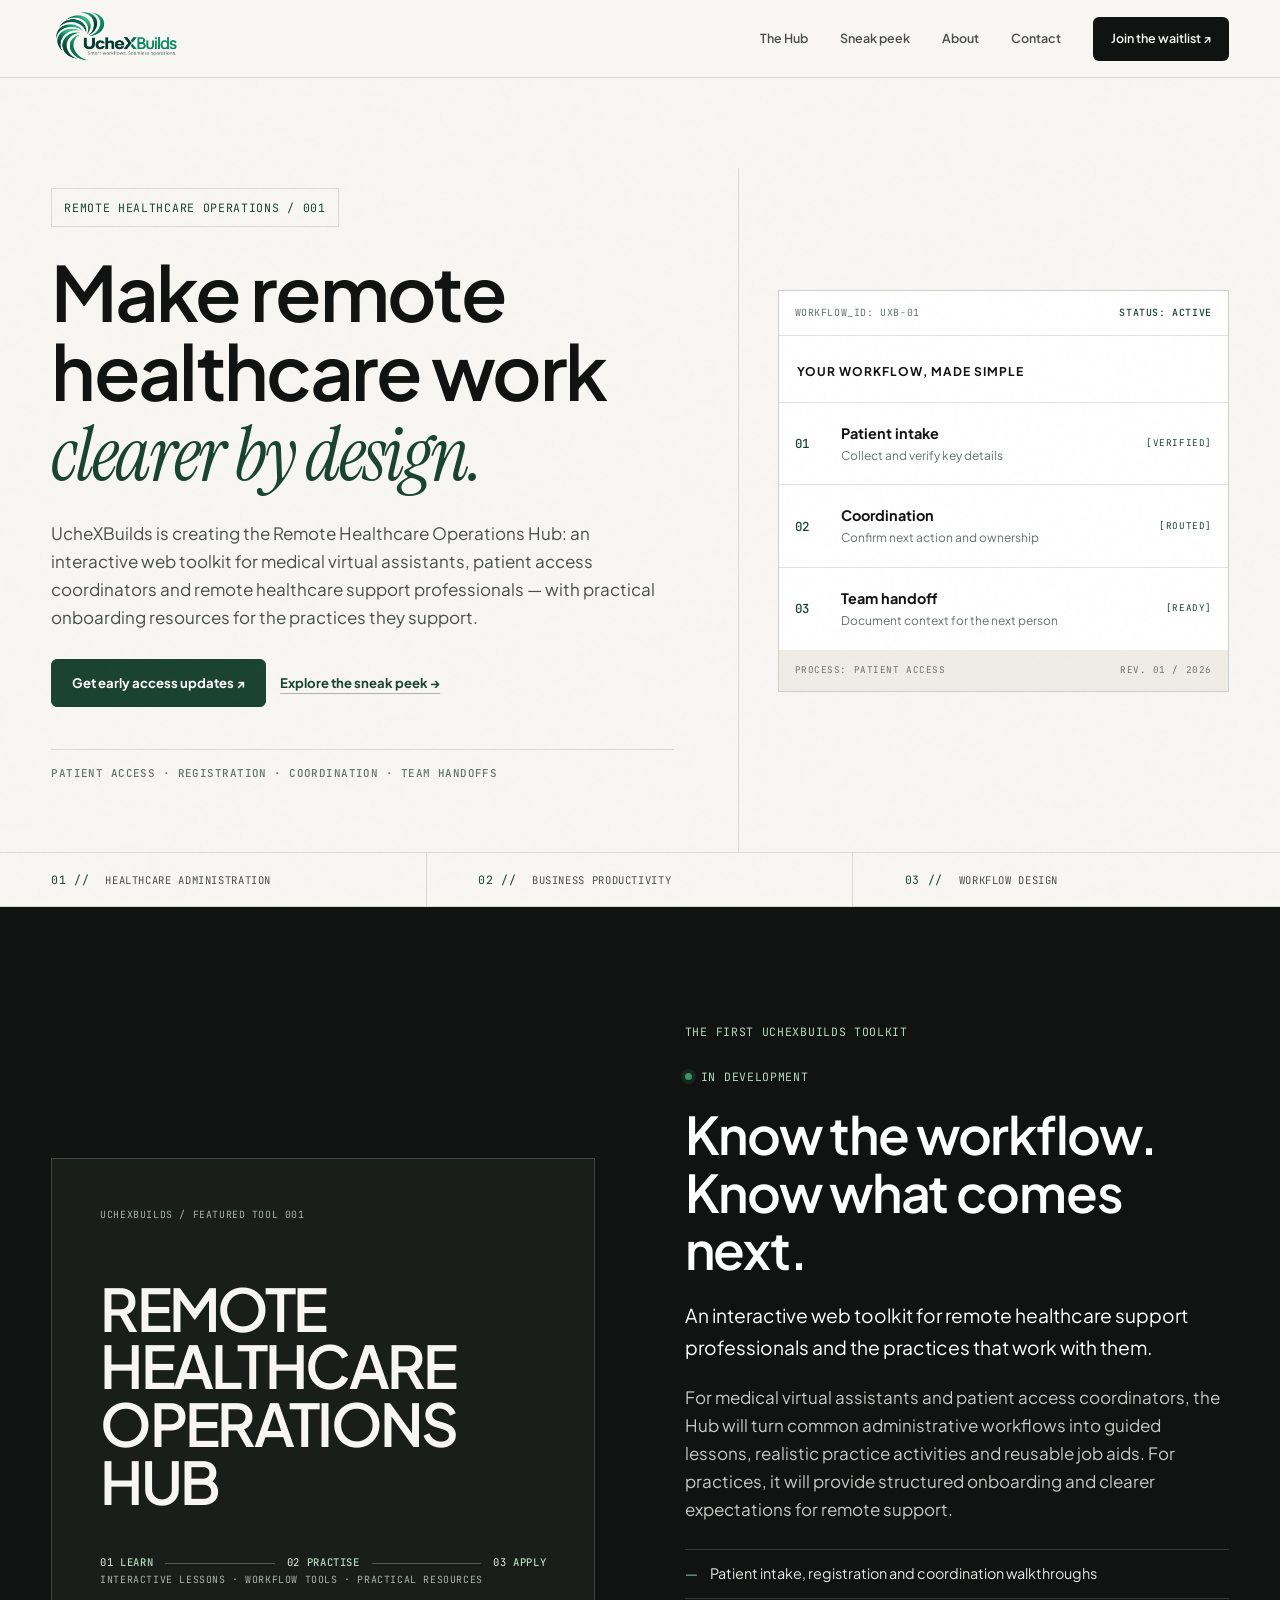
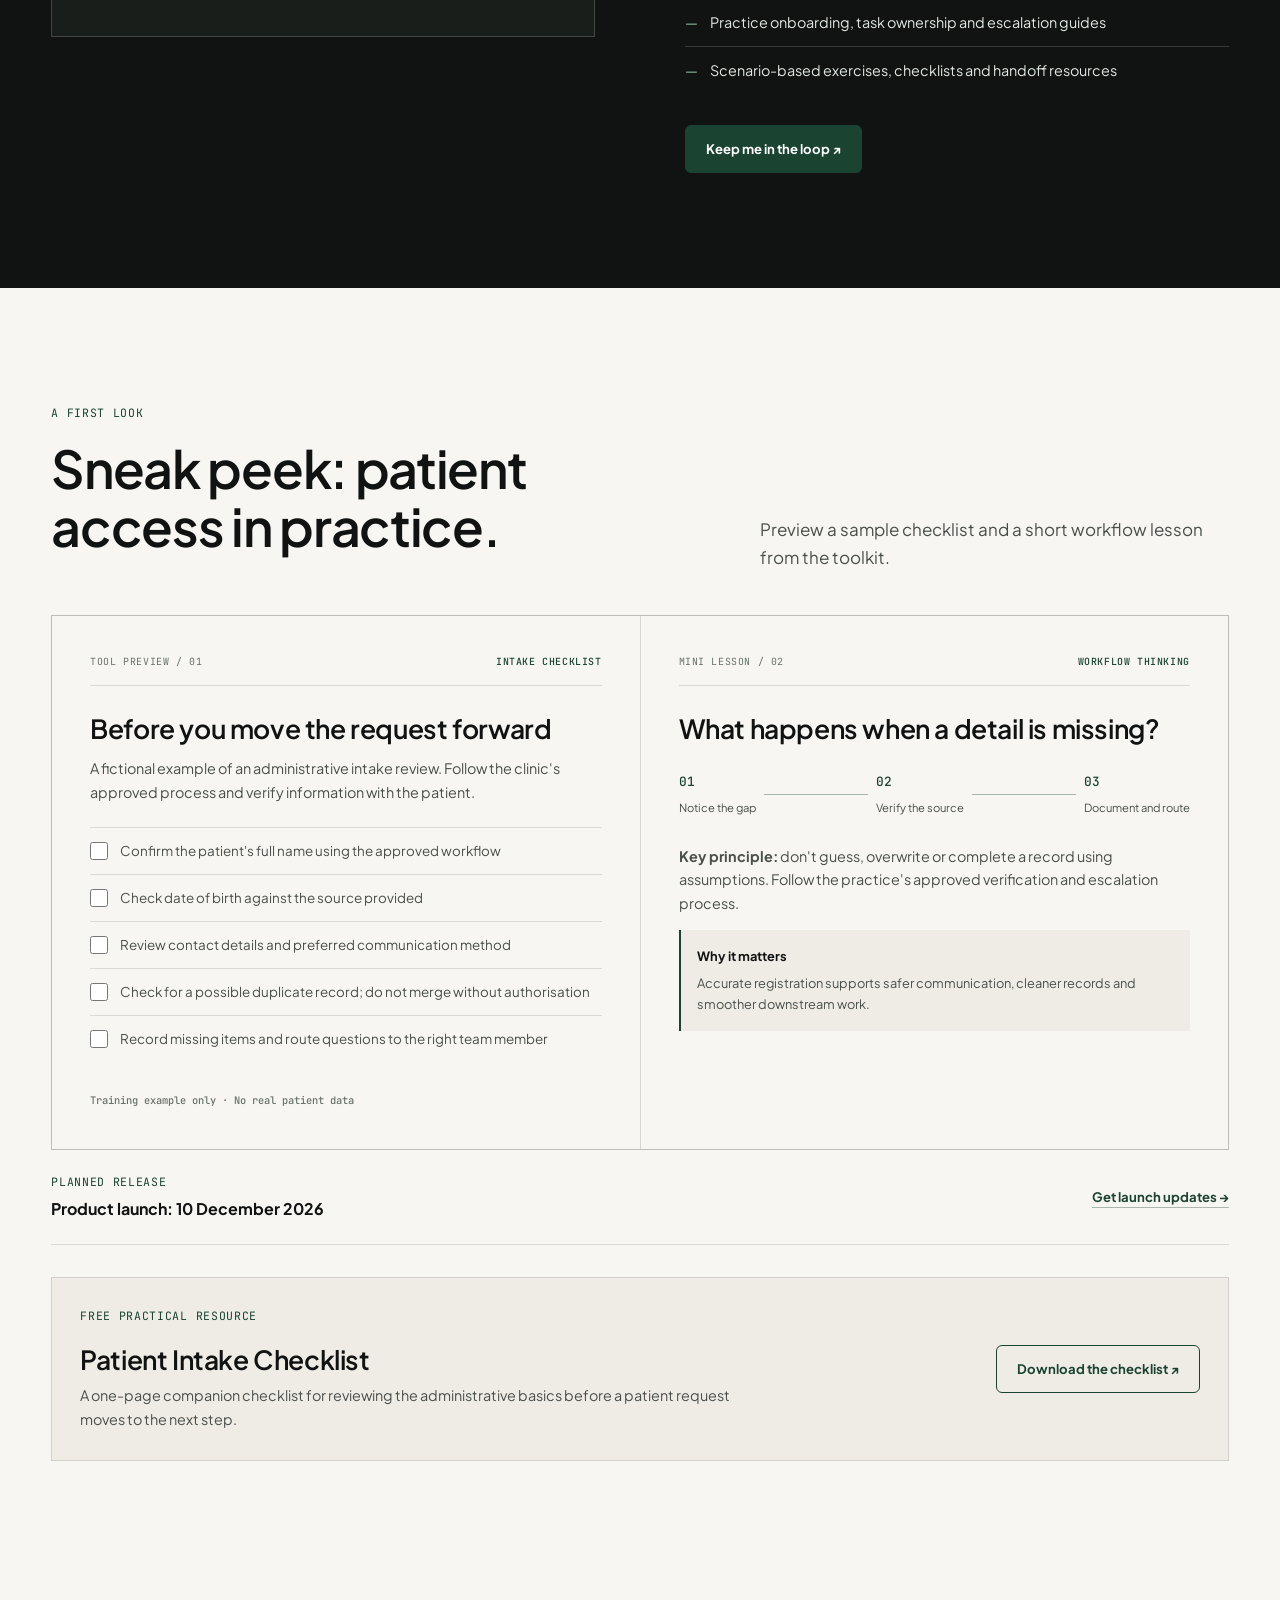
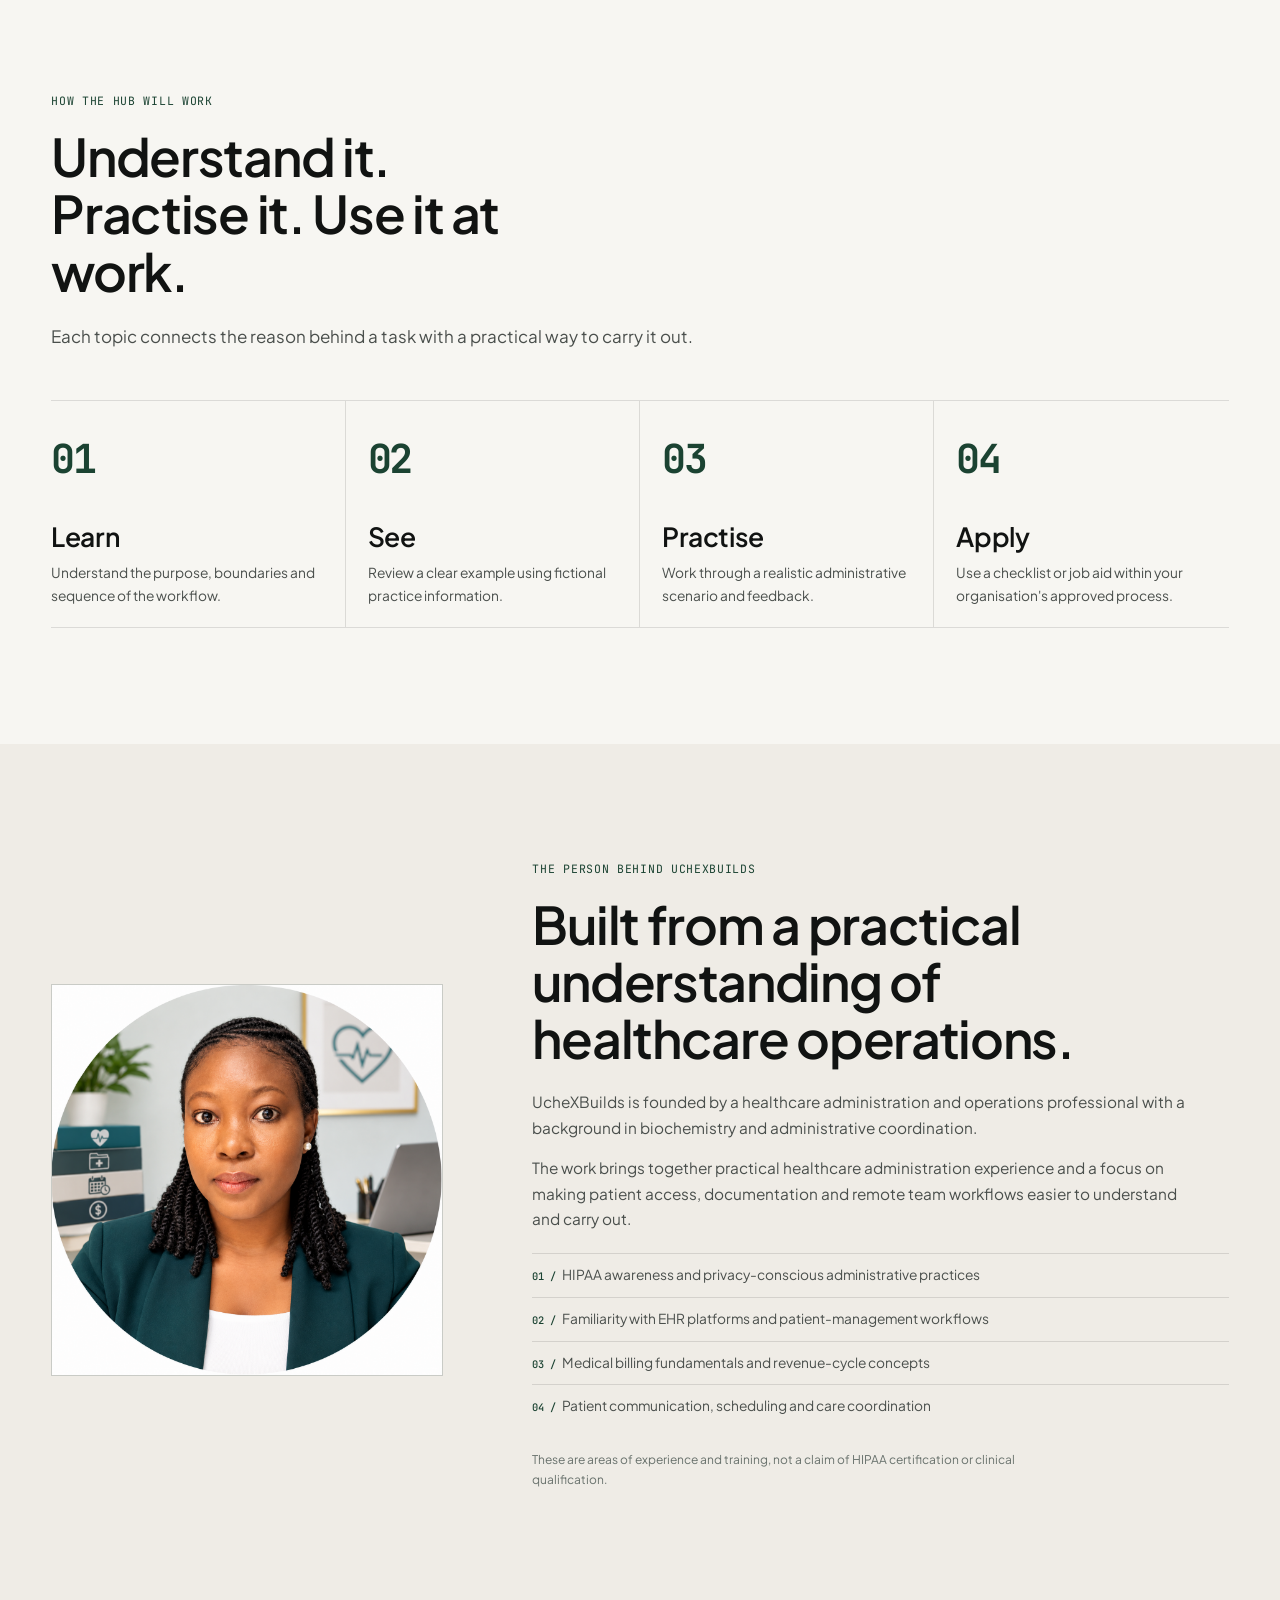
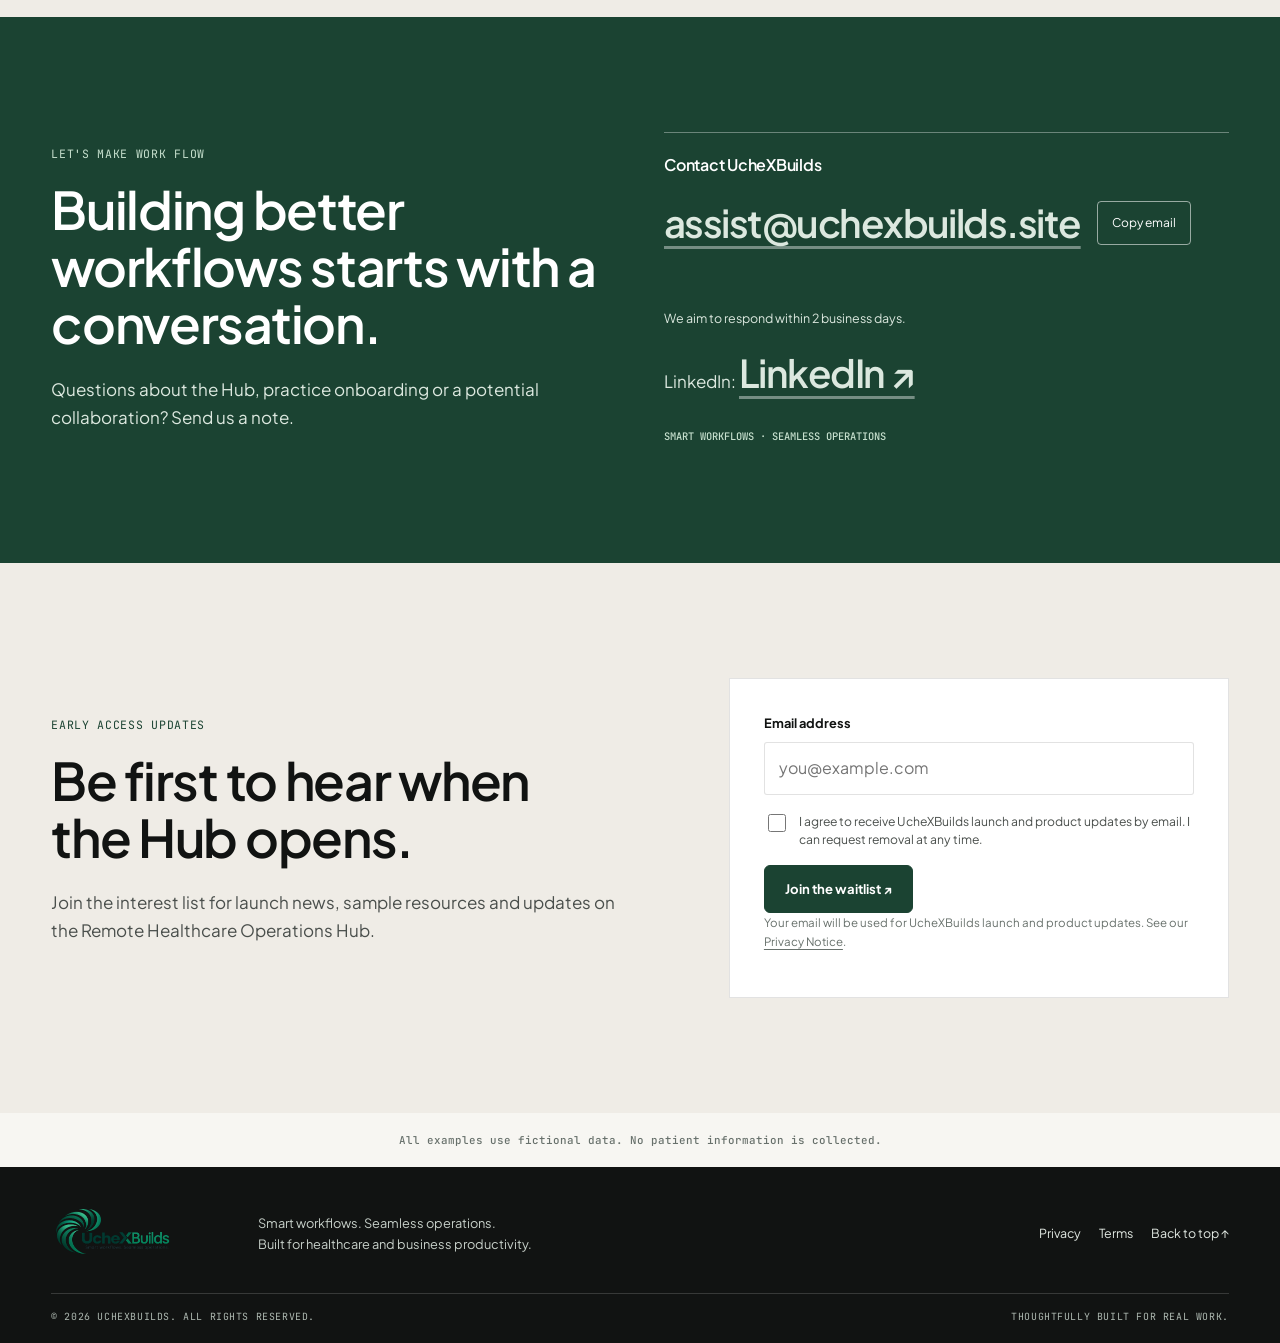
==== commit dd671266: "Set launch date and apply semantic homepage refinements" ====
--- a/index.html
+++ b/index.html
@@ -8,10 +8,10 @@
 <meta property="og:type" content="website"><meta property="og:site_name" content="UcheXBuilds"><meta property="og:title" content="UcheXBuilds — Smart workflows. Seamless operations."><meta property="og:description" content="Practical digital tools and thoughtful workflows for healthcare administration and business productivity."><meta property="og:url" content="https://www.uchexbuilds.site/"><meta property="og:image" content="https://www.uchexbuilds.site/assets/images/og-image.svg"><meta property="og:image:width" content="1200"><meta property="og:image:height" content="630"><meta property="og:image:alt" content="UcheXBuilds — Smart workflows. Seamless operations."><meta name="twitter:card" content="summary_large_image"><meta name="twitter:title" content="UcheXBuilds — Smart workflows. Seamless operations."><meta name="twitter:description" content="Practical digital tools and thoughtful workflows for healthcare administration and business productivity."><meta name="twitter:image" content="https://www.uchexbuilds.site/assets/images/og-image.svg">
 <meta name="twitter:image:alt" content="UcheXBuilds — Remote Healthcare Operations Hub"><script type="application/ld+json">{"@context":"https://schema.org","@type":"Organization","name":"UcheXBuilds","url":"https://www.uchexbuilds.site/","logo":"https://www.uchexbuilds.site/assets/images/uchexbuilds-logo.png","email":"assist@uchexbuilds.site","description":"Practical interactive workflows and digital tools for remote healthcare support professionals and healthcare practices."}</script>
 </head><body><a class="skip" href="#main">Skip to content</a>
-<header><div class="wrap nav"><a class="brand" href="#home" aria-label="UcheXBuilds home"><img src="assets/images/uchexbuilds-logo.png" alt="UcheXBuilds"></a><button class="toggle" aria-expanded="false" aria-controls="menu" aria-label="Open navigation" type="button"><span></span><span></span></button><nav id="menu" aria-label="Main navigation"><a href="#hub">The Hub</a><a href="#sneak-peek">Sneak peek</a><a href="#about-founder">About</a><a href="#contact">Contact</a><a class="nav-cta" href="#waitlist">Join the waitlist ↗</a></nav></div></header>
+<header><div class="wrap nav"><a class="brand" href="#home" aria-label="UcheXBuilds home"><img src="assets/images/uchexbuilds-logo.png" alt="UcheXBuilds" width="320" height="80"></a><button class="toggle" aria-expanded="false" aria-controls="menu" aria-label="Open navigation" type="button"><span></span><span></span></button><nav id="menu" aria-label="Main navigation"><a href="#hub">The Hub</a><a href="#sneak-peek">Sneak peek</a><a href="#about-founder">About</a><a href="#contact">Contact</a><a class="nav-cta" href="#waitlist">Join the waitlist ↗</a></nav></div></header>
 <main id="main">
 <section class="hero" id="home"><div class="wrap hero-grid"><div class="hero-copy"><span class="pill mono">REMOTE HEALTHCARE OPERATIONS / 001</span><h1>Make remote healthcare work <em>clearer by design.</em></h1><p>UcheXBuilds is creating the Remote Healthcare Operations Hub: an interactive web toolkit for medical virtual assistants, patient access coordinators and remote healthcare support professionals — with practical onboarding resources for the practices they support.</p><div class="actions"><a class="btn" href="#waitlist">Get early access updates ↗</a><a class="text-link" href="#sneak-peek">Explore the sneak peek →</a></div><div class="trustline">Patient access · Registration · Coordination · Team handoffs</div></div><div class="hero-art"><div class="ledger" aria-label="Example remote patient access workflow"><div class="ledger-head"><span>WORKFLOW_ID: UXB-01</span><b>STATUS: ACTIVE</b></div><div class="ledger-title">YOUR WORKFLOW, MADE SIMPLE</div><div class="ledger-row"><span class="ledger-no">01</span><div><b>Patient intake</b><small>Collect and verify key details</small></div><code>[VERIFIED]</code></div><div class="ledger-row"><span class="ledger-no">02</span><div><b>Coordination</b><small>Confirm next action and ownership</small></div><code>[ROUTED]</code></div><div class="ledger-row"><span class="ledger-no">03</span><div><b>Team handoff</b><small>Document context for the next person</small></div><code>[READY]</code></div><div class="ledger-foot"><span>PROCESS: PATIENT ACCESS</span><span>REV. 01 / 2026</span></div></div></div></div><div class="hero-bottom"><div><span class="mono">01 //</span> HEALTHCARE ADMINISTRATION</div><div><span class="mono">02 //</span> BUSINESS PRODUCTIVITY</div><div><span class="mono">03 //</span> WORKFLOW DESIGN</div></div></section>
-<section class="section" id="hub"><div class="wrap hub-grid"><div class="hub-visual"><small>UCHEXBUILDS / FEATURED TOOL 001</small><div class="hub-title">REMOTE<br>HEALTHCARE<br>OPERATIONS HUB</div><div class="hub-steps"><span>01 <b>LEARN</b></span><i></i><span>02 <b>PRACTISE</b></span><i></i><span>03 <b>APPLY</b></span></div><small>INTERACTIVE LESSONS · WORKFLOW TOOLS · PRACTICAL RESOURCES</small></div><div class="hub-copy"><label class="eyebrow">THE FIRST UCHEXBUILDS TOOLKIT</label><span class="status">IN DEVELOPMENT</span><h2>Know the workflow. Know what comes next.</h2><p class="lead">An interactive web toolkit for remote healthcare support professionals and the practices that work with them.</p><p>For medical virtual assistants and patient access coordinators, the Hub will turn common administrative workflows into guided lessons, realistic practice activities and reusable job aids. For practices, it will provide structured onboarding and clearer expectations for remote support.</p><ul><li>Patient intake, registration and coordination walkthroughs</li><li>Practice onboarding, task ownership and escalation guides</li><li>Scenario-based exercises, checklists and handoff resources</li></ul><a class="btn" href="#waitlist">Keep me in the loop ↗</a></div></div></section>
+<section class="section hub" id="hub"><div class="wrap hub-grid"><div class="hub-visual"><small>UCHEXBUILDS / FEATURED TOOL 001</small><div class="hub-title">REMOTE<br>HEALTHCARE<br>OPERATIONS HUB</div><div class="hub-steps"><span>01 <b>LEARN</b></span><i></i><span>02 <b>PRACTISE</b></span><i></i><span>03 <b>APPLY</b></span></div><small>INTERACTIVE LESSONS · WORKFLOW TOOLS · PRACTICAL RESOURCES</small></div><div class="hub-copy"><label class="eyebrow">THE FIRST UCHEXBUILDS TOOLKIT</label><span class="status">IN DEVELOPMENT</span><h2>Know the workflow. Know what comes next.</h2><p class="lead">An interactive web toolkit for remote healthcare support professionals and the practices that work with them.</p><p>For medical virtual assistants and patient access coordinators, the Hub will turn common administrative workflows into guided lessons, realistic practice activities and reusable job aids. For practices, it will provide structured onboarding and clearer expectations for remote support.</p><ul><li>Patient intake, registration and coordination walkthroughs</li><li>Practice onboarding, task ownership and escalation guides</li><li>Scenario-based exercises, checklists and handoff resources</li></ul><a class="btn" href="#waitlist">Keep me in the loop ↗</a></div></div></section>
 <section class="section focus" id="sneak-peek"><div class="wrap"><div class="section-heading"><div><label class="eyebrow">A FIRST LOOK</label><h2>Sneak peek: patient access in practice.</h2></div><p>Preview a sample checklist and a short workflow lesson from the toolkit.</p></div><div class="preview-grid">
 <article class="preview-card"><div class="preview-card-head"><span>TOOL PREVIEW / 01</span><b>INTAKE CHECKLIST</b></div><h3>Before you move the request forward</h3><p class="preview-intro">A fictional example of an administrative intake review. Follow the clinic's approved process and verify information with the patient.</p><ul class="checklist"><li><label><input type="checkbox"> Confirm the patient's full name using the approved workflow</label></li><li><label><input type="checkbox"> Check date of birth against the source provided</label></li><li><label><input type="checkbox"> Review contact details and preferred communication method</label></li><li><label><input type="checkbox"> Check for a possible duplicate record; do not merge without authorisation</label></li><li><label><input type="checkbox"> Record missing items and route questions to the right team member</label></li></ul><small class="preview-note">Training example only · No real patient data</small></article>
 <article class="preview-card lesson-card"><div class="preview-card-head"><span>MINI LESSON / 02</span><b>WORKFLOW THINKING</b></div><h3>What happens when a detail is missing?</h3><div class="lesson-flow"><div class="lesson-node active"><b>01</b><span>Notice the gap</span></div><div class="flow-line"></div><div class="lesson-node"><b>02</b><span>Verify the source</span></div><div class="flow-line"></div><div class="lesson-node"><b>03</b><span>Document and route</span></div></div><p><strong>Key principle:</strong> don't guess, overwrite or complete a record using assumptions. Follow the practice's approved verification and escalation process.</p><div class="lesson-tip"><b>Why it matters</b><span>Accurate registration supports safer communication, cleaner records and smoother downstream work.</span></div></article></div>
@@ -19,7 +19,7 @@
 <div class="lead-magnet"><div><label class="eyebrow">FREE PRACTICAL RESOURCE</label><h3>Patient Intake Checklist</h3><p>A one-page companion checklist for reviewing the administrative basics before a patient request moves to the next step.</p></div><a class="btn secondary-btn" href="downloads/Patient-Intake-Checklist.pdf" download>Download the checklist ↗</a></div></div></section>
 <section class="section approach"><div class="wrap"><div class="approach-head"><label class="eyebrow">HOW THE HUB WILL WORK</label><h2>Understand it. Practise it. Use it at work.</h2><p>Each topic connects the reason behind a task with a practical way to carry it out.</p></div><div class="steps"><div><b>01</b><h3>Learn</h3><p>Understand the purpose, boundaries and sequence of the workflow.</p></div><div><b>02</b><h3>See</h3><p>Review a clear example using fictional practice information.</p></div><div><b>03</b><h3>Practise</h3><p>Work through a realistic administrative scenario and feedback.</p></div><div><b>04</b><h3>Apply</h3><p>Use a checklist or job aid within your organisation's approved process.</p></div></div></div></section>
 <section class="section founder" id="about-founder"><div class="wrap founder-grid"><div class="founder-photo"><img src="assets/images/founder-small.jpg" alt="Portrait of the UcheXBuilds founder" width="320" height="320" loading="lazy"></div><div><label class="eyebrow">THE PERSON BEHIND UCHEXBUILDS</label><h2>Built from a practical understanding of healthcare operations.</h2><p class="lead">UcheXBuilds is founded by a healthcare administration and operations professional with a background in biochemistry and administrative coordination.</p><p>The work brings together practical healthcare administration experience and a focus on making patient access, documentation and remote team workflows easier to understand and carry out.</p><ul class="credential-list"><li>HIPAA awareness and privacy-conscious administrative practices</li><li>Familiarity with EHR platforms and patient-management workflows</li><li>Medical billing fundamentals and revenue-cycle concepts</li><li>Patient communication, scheduling and care coordination</li></ul><p class="credential-note">These are areas of experience and training, not a claim of HIPAA certification or clinical qualification.</p></div></div></section>
-<section class="section contact" id="contact"><div class="wrap contact-grid"><div><label class="eyebrow">LET'S MAKE WORK FLOW</label><h2>Building better workflows starts with a conversation.</h2><p>Questions about the Hub, practice onboarding or a potential collaboration? Send us a note.</p></div><aside><h3>Contact UcheXBuilds</h3><p class="contact-email-row"><a class="contact-email" href="mailto:assist@uchexbuilds.site">assist@uchexbuilds.site</a><button class="copy-email" type="button" data-copy-email="assist@uchexbuilds.site">Copy email</button></p><p class="copy-status" aria-live="polite"></p><p class="response-time">We aim to respond within 2 business days.</p><p>LinkedIn: <a class="contact-email" href="https://www.linkedin.com/" rel="noopener noreferrer" target="_blank">LinkedIn profile ↗</a></p><small>SMART WORKFLOWS · SEAMLESS OPERATIONS</small></aside></div></section>
+<section class="section contact" id="contact"><div class="wrap contact-grid"><div><label class="eyebrow">LET'S MAKE WORK FLOW</label><h2>Building better workflows starts with a conversation.</h2><p>Questions about the Hub, practice onboarding or a potential collaboration? Send us a note.</p></div><aside><h3>Contact UcheXBuilds</h3><p class="contact-email-row"><a class="contact-email" href="mailto:assist@uchexbuilds.site">assist@uchexbuilds.site</a><button class="copy-email" type="button" data-copy-email="assist@uchexbuilds.site">Copy email</button></p><p class="copy-status" aria-live="polite"></p><p class="response-time">We aim to respond within 2 business days.</p><p>LinkedIn: <a class="contact-email" href="https://www.linkedin.com/" rel="noopener noreferrer" target="_blank">LinkedIn ↗</a></p><small>SMART WORKFLOWS · SEAMLESS OPERATIONS</small></aside></div></section>
 <section class="section waitlist" id="waitlist"><div class="wrap waitlist-grid"><div><label class="eyebrow">EARLY ACCESS UPDATES</label><h2>Be first to hear when the Hub opens.</h2><p>Join the interest list for launch news, sample resources and updates on the Remote Healthcare Operations Hub.</p></div><form class="waitlist-form" action="https://formspree.io/f/xjywwzed" method="POST"><input type="hidden" name="_subject" value="New UcheXBuilds Hub waitlist signup"><input type="text" name="_gotcha" tabindex="-1" autocomplete="off" aria-hidden="true" class="form-honeypot"><label for="waitlist-email">Email address</label><input id="waitlist-email" name="email" type="email" autocomplete="email" placeholder="you@example.com" required><label class="consent"><input type="checkbox" name="consent" value="yes" required> I agree to receive UcheXBuilds launch and product updates by email. I can request removal at any time.</label><button class="btn" type="submit">Join the waitlist ↗</button><p class="form-note">Your email will be used for UcheXBuilds launch and product updates. See our <a href="privacy.html">Privacy Notice</a>.</p></form></div></section>
 <p class="privacy-line wrap">All examples use fictional data. No patient information is collected.</p>
 </main><footer><div class="wrap foot"><img src="assets/images/uchexbuilds-logo.png" alt="UcheXBuilds"><p>Smart workflows. Seamless operations.<br>Built for healthcare and business productivity.</p><div class="footer-links"><a href="privacy.html">Privacy</a><a href="terms.html">Terms</a><a href="#home">Back to top ↑</a></div></div><div class="wrap copyright"><span>© <span id="year"></span> UcheXBuilds. All rights reserved.</span><span>Thoughtfully built for real work.</span></div></footer>
--- a/css/style.css
+++ b/css/style.css
@@ -1,17 +1,237 @@
-:root{--teal:#075b50;--deep:#073d3b;--sea:#2a9d83;--coral:#e98268;--cream:#f7f8ed;--paper:#fffdf7;--muted:#687b73;--head:"Manrope",sans-serif;--body:"DM Sans",sans-serif}*{box-sizing:border-box}html{scroll-behavior:smooth;scroll-padding-top:90px}body{margin:0;background:var(--paper);color:#263d39;font:16px/1.7 var(--body)}a{color:inherit;text-decoration:none}.wrap{width:min(1180px,calc(100% - 52px));margin:auto}.skip{position:absolute;left:-999px}.skip:focus{left:10px;top:10px;background:white;padding:10px;z-index:99}header{height:88px;position:sticky;top:0;z-index:20;background:#fffdf7ed;backdrop-filter:blur(14px)}.nav{height:100%;display:flex;align-items:center;justify-content:space-between}.brand{display:block;min-width:0;flex:0 1 auto}.brand img{display:block;width:min(270px,34vw);height:auto;max-height:76px;object-fit:contain;object-position:left center}nav{display:flex;align-items:center;gap:32px;font-size:13px;font-weight:600;color:#53675f}nav a:hover{color:var(--sea)}nav .nav-cta{background:var(--teal);color:white;padding:12px 20px;border-radius:30px}.toggle{display:none}.hero{position:relative;overflow:hidden;background:var(--cream);padding:65px 0 0}.hero-bg{position:absolute;inset:0;pointer-events:none}.blob{position:absolute;border-radius:50%}.b1{width:640px;height:640px;background:#e7f2dc;right:-90px;top:-130px}.b2{width:400px;height:400px;background:#f9dfd1;right:27%;bottom:-310px}.spark{position:absolute;right:9%;top:13%;font-size:52px;color:var(--coral)}.hero-grid{position:relative;display:grid;grid-template-columns:1fr 1fr;gap:50px;align-items:center;min-height:525px}.hero-copy{padding:25px 0 60px}.pill{display:inline-block;border:1px solid #cbded0;border-radius:30px;padding:8px 14px;color:var(--teal);font-size:9px;font-weight:700;letter-spacing:1px}h1,h2{font:800 clamp(42px,5.3vw,68px)/1.08 var(--head);letter-spacing:-2.5px;color:var(--deep);margin:24px 0}h1 em,h2 em{font-style:normal;color:var(--sea)}.hero-copy>p{max-width:480px;color:#60756b;font-size:17px;margin-bottom:28px}.actions{display:flex;align-items:center;gap:25px}.btn{display:inline-block;background:var(--coral);color:white;padding:14px 21px;border-radius:30px;font-size:12px;font-weight:700;box-shadow:0 9px 20px #e982682b}.text-link{font-size:12px;font-weight:700;color:var(--teal)}.trustline{margin-top:55px;color:#82948a;font-size:10px}.hero-art{height:470px;position:relative;display:grid;place-items:center}.sun-disc{position:absolute;width:340px;height:340px;border-radius:50%;background:#f5c9b5;right:50px;top:45px}.orbit{position:absolute;width:450px;height:310px;border:1px solid #6aa99170;border-radius:50%;transform:rotate(-26deg)}.dashboard{z-index:2;width:min(390px,90%);padding:24px;background:#fff;border-radius:20px;box-shadow:0 25px 65px #315e4c22;transform:rotate(-3deg)}.dash-top{display:flex;justify-content:space-between;color:#91a29a;font-size:8px;letter-spacing:1px;font-weight:700}.dash-top b{color:var(--coral)}.dashboard h3{font:800 20px var(--head);color:var(--deep);margin:18px 0}.dash-row{display:flex;align-items:center;gap:12px;border-top:1px solid #edf0e8;padding:13px 0}.round{width:34px;height:34px;border-radius:12px;display:grid;place-items:center;font-size:10px;font-weight:800}.mint{background:#e3f3e9;color:#27856d}.peach{background:#fbe9df;color:#d6785e}.blue{background:#e7f0eb;color:#477e79}.dash-row div{flex:1}.dash-row b,.dash-row small{display:block}.dash-row b{font-size:11px;color:var(--deep)}.dash-row small{font-size:9px;color:#91a29a}.dash-row>i{font-style:normal;color:#35a17e}.dash-foot{border-top:1px solid #edf0e8;padding-top:13px;display:flex;justify-content:space-between;font-size:8px;letter-spacing:1px;color:#729287;font-weight:700}.float-card{position:absolute;z-index:3;left:0;bottom:35px;background:white;padding:13px 18px;border-radius:13px;box-shadow:0 12px 35px #315e4c20;color:#729287;font-size:11px;transform:rotate(-7deg)}.float-card strong{font:800 17px var(--head);color:var(--teal)}.flower{position:absolute;right:35px;bottom:15px;font-size:55px;color:var(--coral)}.hero-bottom{display:flex;justify-content:center;align-items:center;gap:23px;padding:20px 0;border-top:1px solid #dfe6d9;color:#7b8c81;font-size:9px;letter-spacing:1.3px;font-weight:700}.hero-bottom i{width:5px;height:5px;border-radius:50%;background:var(--coral)}.section{padding:105px 0}.intro-grid,.hub-grid{display:grid;grid-template-columns:.9fr 1.1fr;gap:90px;align-items:center}.intro-visual{height:390px;border-radius:26px;background:#e4f1e5;position:relative;display:grid;place-items:center;overflow:hidden}.big-asterisk{font-size:250px;color:#6eaa8d;line-height:1}.intro-visual>span{position:absolute;top:28px;left:28px;font-size:9px;letter-spacing:1.3px;color:#477d68;font-weight:700}.tiny-card{position:absolute;bottom:25px;right:22px;background:white;padding:15px 18px;border-radius:13px;box-shadow:0 8px 25px #426f5120;font-size:11px;color:#72877a;transform:rotate(4deg)}.eyebrow{display:block;font-size:10px;letter-spacing:1.8px;font-weight:800;color:var(--sea);margin-bottom:16px}.intro-grid h2,.section-heading h2,.approach h2{font-size:clamp(38px,4.3vw,55px);margin:0 0 20px}.intro-grid p,.hub-copy>p{font-size:14px;color:var(--muted)}.lead{font-size:17px!important;color:var(--teal)!important;font-weight:600}.under-link{display:inline-block;margin-top:14px;color:var(--teal);font-size:12px;font-weight:800;border-bottom:1px solid #9ac7b2;padding-bottom:5px}.focus,.approach{background:#f3f5e9}.section-heading{display:flex;justify-content:space-between;align-items:end;margin-bottom:40px}.section-heading h2{margin:0}.section-heading>p{max-width:300px;color:var(--muted);font-size:13px}.cards{display:grid;grid-template-columns:repeat(3,1fr);gap:20px}.cards article{background:white;border-radius:18px;overflow:hidden;box-shadow:0 9px 25px #244d3b0c}.art{height:220px;position:relative;overflow:hidden;display:grid;place-items:center}.health{background:#d9eee2}.health>span{font-size:180px;color:#70aa8d;line-height:1}.health b,.health i{position:absolute;background:white;padding:8px 13px;border-radius:22px;font-size:8px;letter-spacing:1px;color:#54836b;box-shadow:0 7px 18px #315e4c16}.health b{top:30px;left:20px}.health i{bottom:25px;right:15px}.business{background:#f9e5d9}.window{width:220px;height:145px;background:#fffdf7;border-radius:14px;box-shadow:0 15px 30px #a65e4220;padding:15px;transform:rotate(-5deg);position:relative}.window span{font-size:9px;letter-spacing:3px;color:var(--coral)}.window i{display:block;height:8px;background:#f0e9dd;border-radius:8px;margin-top:12px}.window i:nth-of-type(2){width:70%}.window i:nth-of-type(3){width:85%}.window b{position:absolute;right:18px;bottom:14px;background:#dff1e7;color:#27856d;border-radius:50%;width:32px;height:32px;display:grid;place-items:center}.business>strong{position:absolute;right:30px;top:20px;font-size:42px;color:var(--coral)}.workflow{background:#e4eced}.nodes{display:flex;align-items:center;gap:30px}.nodes b{width:52px;height:52px;border-radius:17px;background:white;display:grid;place-items:center;color:#398c78;box-shadow:0 8px 18px #315e4c18}.nodes b:nth-child(2){background:#f8d9ca;color:#bd7159}.workflow>span{position:absolute;bottom:18px;font-size:8px;letter-spacing:1.3px;text-align:center;color:#62837d;font-weight:800}.card-copy{padding:23px}.card-copy small{font-size:9px;letter-spacing:1.3px;color:#8b9a8e;font-weight:800}.card-copy h3{font:800 19px var(--head);color:var(--deep);margin:8px 0}.card-copy p{font-size:12px;color:var(--muted);margin-bottom:5px}.hub-grid{grid-template-columns:1fr 1fr;gap:80px}.hub-visual{min-height:430px;position:relative;overflow:hidden;border-radius:24px;background:#075b50;color:white;padding:32px;display:flex;flex-direction:column;justify-content:space-between}.hub-visual:after{content:"";position:absolute;width:340px;height:340px;border:1px solid #a8d9c566;border-radius:50%;right:-110px;top:25px;box-shadow:0 0 0 35px #a8d9c510,0 0 0 75px #a8d9c50b}.hub-visual>small{position:relative;z-index:1;font-size:8px;letter-spacing:1.5px;color:#c5e2d4}.hub-title{position:relative;z-index:1;font:800 clamp(30px,3.5vw,44px)/1.2 var(--head)}.hub-title em{font-style:normal;color:#a8dfc4}.hub-steps{display:flex;align-items:center;gap:12px;position:relative;z-index:1;font-size:13px;color:#f5a58a}.hub-steps span{display:grid;gap:5px}.hub-steps b{font-size:8px;letter-spacing:1px;color:#d7e9df}.hub-steps i{height:1px;flex:1;background:#a8d9c566}.hub-flower{position:absolute;right:30px;bottom:28px;font-size:60px;color:#f5a58a}.status{display:inline-block;background:#e3f2e8;color:#31866f;padding:7px 12px;border-radius:20px;font-size:8px;letter-spacing:1px;font-weight:800;margin-bottom:15px}.hub-copy h2{font-size:clamp(36px,4vw,49px);margin:0 0 18px}.hub-copy ul{padding-left:18px;color:#63786c;font-size:12px;margin:20px 0 27px}.hub-copy li{padding:5px 0}.hub-copy li::marker{color:var(--coral)}.btn{transition:transform .2s}.btn:hover{transform:translateY(-2px)}.approach-head{text-align:center;max-width:650px;margin:auto}.approach-head h2{margin:0 0 15px}.approach-head p{font-size:13px;color:var(--muted)}.steps{display:grid;grid-template-columns:repeat(4,1fr);gap:18px;margin-top:48px}.steps>div{background:#fffdf7;border-radius:16px;padding:22px}.steps b{font-size:9px;color:#98a99d}.steps span{display:grid;place-items:center;width:46px;height:46px;border-radius:14px;background:#e4f2e7;color:var(--sea);font-size:22px;margin:18px 0 12px}.steps>div:nth-child(2) span{background:#fbe9df;color:var(--coral)}.steps h3{font:800 18px var(--head);color:var(--deep);margin:0 0 5px}.steps p{font-size:11px;color:var(--muted);margin:0}.contact{background:#07564c;color:white;position:relative}.contact-grid{display:grid;grid-template-columns:1fr .8fr;gap:75px;align-items:center}.contact h2{font-size:clamp(40px,4.5vw,58px);color:white;margin:0 0 20px}.contact h2 em{color:#f3a48a}.contact-grid>div>p{max-width:470px;color:#d1e4d8;font-size:13px}.contact aside{background:#ffffff12;border:1px solid #ffffff24;border-radius:18px;padding:28px}.contact aside>span{font-size:30px;color:#f3a48a}.contact aside h3{font:800 20px var(--head)}.contact aside p{font-size:12px;color:#d1e4d8}.contact aside small{font-size:8px;letter-spacing:1px;color:#a9ddc4}footer{background:#063e39;color:#d7e8de}.foot{min-height:130px;display:flex;align-items:center;justify-content:space-between;gap:20px}.foot img{width:225px;filter:brightness(0) invert(1)}.foot p,.foot>a:last-child{font-size:10px;color:#b7d0c3}.copyright{border-top:1px solid #ffffff20;min-height:55px;display:flex;align-items:center;justify-content:space-between;font-size:9px;color:#a9c3b6}@media(max-width:900px){.hero-grid{gap:20px}.intro-grid,.hub-grid{gap:42px}.card-copy{padding:18px}}@media(max-width:700px){.wrap{width:calc(100% - 36px)}header{height:78px}.brand img{width:min(220px,66vw);max-height:64px}.toggle{display:flex;flex-direction:column;gap:5px;background:none;border:0;padding:10px}.toggle span{width:23px;height:2px;background:var(--teal)}nav{display:none;position:absolute;top:73px;left:0;right:0;background:var(--paper);padding:20px 24px;flex-direction:column;align-items:stretch;gap:17px}nav.open{display:flex}nav .nav-cta{text-align:center}.hero{padding-top:35px}.hero-grid{grid-template-columns:1fr;gap:0}.hero-copy{padding:35px 0 0}.hero-copy h1{font-size:51px}.hero-copy>p{font-size:15px}.hero-art{height:395px;margin-top:0}.sun-disc{width:275px;height:275px;right:10%}.dashboard{width:min(355px,88%)}.hero-bottom{flex-wrap:wrap;gap:10px 14px;font-size:7px;padding:18px 0}.section{padding:76px 0}.intro-grid,.hub-grid,.contact-grid{grid-template-columns:1fr;gap:32px}.intro-visual{height:310px}.big-asterisk{font-size:205px}.intro-grid h2,.section-heading h2,.approach h2{font-size:42px}.section-heading{display:block}.section-heading>p{margin-top:16px}.cards{grid-template-columns:1fr}.art{height:210px}.hub-visual{min-height:380px;padding:25px}.hub-copy h2{font-size:39px}.steps{grid-template-columns:1fr 1fr;gap:12px;margin-top:34px}.steps>div{padding:17px}.contact h2{font-size:43px}.foot{padding:27px 0;align-items:flex-start;flex-direction:column;gap:12px}.foot p{margin:0}.copyright{padding:15px 0;align-items:flex-start;gap:8px;flex-direction:column}}@media(max-width:420px){.hero-copy h1{font-size:44px}.actions{align-items:flex-start;flex-direction:column;gap:15px}.steps{grid-template-columns:1fr}}@media(prefers-reduced-motion:reduce){html{scroll-behavior:auto}*{transition:none!important}}
-
-/* Improve the contact email link contrast on the dark teal panel */
-.contact .under-link{color:#fffdf7;font-size:14px;font-weight:800;border-bottom:2px solid #f3a48a;padding-bottom:7px;text-underline-offset:4px}
-.contact .under-link:hover,.contact .under-link:focus-visible{color:#ffc2ad;border-bottom-color:#ffc2ad}
-.contact .under-link:focus-visible{outline:2px solid #fffdf7;outline-offset:5px;border-radius:2px}
-
-/* UcheXBuilds site upgrade: sample previews, waitlist, founder and accessible responsive details */
-.preview-grid{display:grid;grid-template-columns:1fr 1fr;gap:22px}.preview-card{background:#fffdf7;border:1px solid #e1e9df;border-radius:18px;padding:27px;box-shadow:0 10px 28px #244d3b0b}.preview-card-head{display:flex;justify-content:space-between;gap:10px;color:#547b6b;font-size:9px;letter-spacing:1px;font-weight:800;border-bottom:1px solid #e8eee6;padding-bottom:14px}.preview-card h3{font:800 21px var(--head);color:var(--deep);line-height:1.3;margin:22px 0 10px}.preview-intro,.lesson-card>p{font-size:12px;color:#536f61}.checklist{list-style:none;padding:0;margin:20px 0}.checklist li{padding:12px 0;border-bottom:1px solid #edf0e8;font-size:12px;color:#38564b}.checklist label{display:flex;gap:10px;align-items:flex-start}.checklist input{margin-top:5px;accent-color:var(--teal)}.preview-note{font-size:9px;color:#547b6b}.lesson-flow{display:flex;flex-direction:column;gap:0;margin:25px 0}.lesson-node{display:flex;align-items:center;gap:13px;color:#38564b;font-size:12px}.lesson-node b{width:32px;height:32px;border-radius:10px;background:#e4f2e7;color:#287a65;display:grid;place-items:center}.lesson-node.active b{background:#fbe5db;color:#b65d45}.flow-line{height:22px;width:1px;background:#a8cbb7;margin-left:16px}.lesson-tip{background:#edf5ed;border-left:3px solid var(--sea);padding:14px 16px;display:grid;gap:4px;font-size:11px;color:#4d6b5b}.launch-strip,.lead-magnet{display:flex;justify-content:space-between;align-items:center;gap:22px;padding:24px 26px;margin-top:22px;border-radius:16px}.launch-strip{background:#e5efe4}.launch-strip .eyebrow{margin:0 0 3px}.launch-strip strong{font:700 15px var(--head);color:var(--deep)}.lead-magnet{background:#f9e7dc}.lead-magnet h3{font:800 23px var(--head);color:var(--deep);margin:0 0 6px}.lead-magnet p{max-width:650px;margin:0;color:#536f61;font-size:12px}.lead-magnet .eyebrow{margin-bottom:7px}.secondary-btn{background:var(--teal)}.founder-grid{display:grid;grid-template-columns:.75fr 1.25fr;gap:75px;align-items:center}.founder-photo{min-height:370px;border-radius:24px;background:linear-gradient(145deg,#d9eee2,#f8dfd1);display:flex;flex-direction:column;align-items:center;justify-content:center;color:#477d68;border:1px dashed #80ae95}.founder-photo span{font:800 18px var(--head);letter-spacing:2px}.founder-photo small{font-size:10px;margin-top:8px}.founder h2{font-size:clamp(34px,3.8vw,48px);margin:0 0 18px}.founder p{font-size:13px;color:#536f61}.credential-list{padding-left:19px;color:#466357;font-size:12px}.credential-list li{padding:5px 0}.credential-list li::marker{color:var(--coral)}.founder .credential-note{font-size:10px;color:#61786c;border-left:2px solid #e98268;padding-left:12px}.contact-email{color:#fffdf7;font-weight:800;text-decoration:underline;text-decoration-color:#f3a48a;text-underline-offset:4px;overflow-wrap:anywhere}.response-time{font-size:11px!important;color:#d5eadc!important}.waitlist{background:#e7f1e7}.waitlist-grid{display:grid;grid-template-columns:1fr .85fr;gap:80px;align-items:center}.waitlist h2{font-size:clamp(38px,4.2vw,54px);margin:0 0 18px}.waitlist-grid>div>p{max-width:480px;color:#536f61;font-size:14px}.waitlist-form{background:#fffdf7;padding:30px;border-radius:18px;box-shadow:0 12px 32px #244d3b12}.waitlist-form>label:first-of-type{display:block;font-size:12px;font-weight:700;color:var(--deep);margin-bottom:7px}.waitlist-form input[type=email]{width:100%;padding:14px;border:1px solid #9bbba8;border-radius:9px;font:14px var(--body);color:var(--deep);background:#fff}.waitlist-form input:focus{outline:3px solid #2a9d8355;border-color:var(--teal)}.consent{display:flex;gap:10px;align-items:flex-start;font-size:11px;line-height:1.5;color:#536f61;margin:17px 0}.consent input{margin-top:3px;accent-color:var(--teal)}.form-note{font-size:10px;color:#536f61}.form-note a{text-decoration:underline}.privacy-line{text-align:center;padding:0 0 30px;font-size:11px;color:#536f61}.footer-links{display:flex;gap:20px;font-size:11px;color:#e1eee7}.footer-links a:hover{text-decoration:underline}.legal-page{padding:75px 0 100px}.legal-wrap{max-width:850px}.legal-wrap h1{font-size:clamp(42px,5vw,60px)}.legal-wrap h2{font:800 21px var(--head);letter-spacing:-.5px;margin:30px 0 8px}.legal-wrap p{color:#536f61;font-size:14px}.legal-wrap a{color:var(--teal);text-decoration:underline;text-underline-offset:3px}.legal-updated,.legal-draft-note{font-size:11px!important;color:#71877a!important}.legal-draft-note{border-left:3px solid var(--coral);padding:12px 16px;background:#f9eee7;margin-top:35px}.contact aside{border-color:#ffffff45}.contact aside p{color:#e0eee6}.contact aside small{color:#d2e9dc}.hero-copy>p{color:#536f61}.dash-row small{color:#536f61}.dash-foot{color:#547b6b}.float-card{color:#536f61}.hero-bottom{color:#61786c}.hub-copy ul{color:#536f61}.steps b{color:#71877a}.foot p,.copyright{color:#c8ded2}
-a:focus-visible,button:focus-visible,input:focus-visible{outline:3px solid #e98268;outline-offset:3px}.skip:focus{position:fixed;left:12px;top:12px;background:#fffdf7;color:#073d3b;padding:12px 16px;border:2px solid #075b50;border-radius:6px;z-index:1000}.preview-card input:focus-visible{outline:3px solid #2a9d83;outline-offset:2px}
-@media(max-width:700px){.waitlist-grid,.founder-grid{grid-template-columns:1fr;gap:32px}.preview-grid{grid-template-columns:1fr}.launch-strip,.lead-magnet{align-items:flex-start;flex-direction:column}.founder-photo{min-height:270px}.preview-card{padding:20px}.waitlist-form{padding:22px}}
-@media(max-width:420px){.preview-card{padding:16px}.preview-card-head{font-size:8px;letter-spacing:.5px}.launch-strip{padding:18px}.lead-magnet{padding:20px}}
-@media(max-width:360px){.wrap{width:calc(100% - 28px)}.hero-copy h1{font-size:38px;letter-spacing:-1.5px}.pill{font-size:8px;letter-spacing:.5px}.hero-art{height:350px}.dashboard{padding:17px}.dashboard h3{font-size:17px}.hub-steps{gap:7px}.hub-steps b{font-size:7px}}
-@media(prefers-reduced-motion:reduce){html{scroll-behavior:auto}*{transition:none!important;animation:none!important}}
-
-.founder-photo{overflow:hidden;padding:0;border:0;background:#e5efe4}.founder-photo img{display:block;width:100%;height:100%;min-height:370px;object-fit:cover;object-position:center 35%;border-radius:24px}.form-honeypot{position:absolute!important;left:-10000px!important;width:1px!important;height:1px!important;overflow:hidden!important}
-@media(max-width:700px){.founder-photo img{min-height:300px}}
+@import url('https://fonts.googleapis.com/css2?family=Instrument+Serif:ital@0;1&family=JetBrains+Mono:wght@400;500;600&family=Plus+Jakarta+Sans:wght@400;500;600;700;800&display=swap');
+:root{
+ --bg-canvas:#F7F6F2;--bg-surface:#EFECE6;--bg-elevated:#FFFFFF;
+ --ink-primary:#111312;--ink-secondary:#4A4F4C;--ink-muted:#68716c;
+ --accent-primary:#1B4332;--accent-highlight:#D8F3DC;
+ --border-hairline:1px solid rgba(17,19,18,.12);--border-strong:1px solid rgba(17,19,18,.85);
+ --font-display:'Instrument Serif',Georgia,serif;--font-sans:'Plus Jakarta Sans',Arial,sans-serif;--font-mono:'JetBrains Mono',monospace;
+ --page-width:1240px;--gutter:clamp(18px,4vw,56px);--ease:cubic-bezier(.16,1,.3,1);
+ --space-section:clamp(72px,9vw,132px)
+}
+*{box-sizing:border-box}
+html{scroll-behavior:smooth;scroll-padding-top:84px}
+body{margin:0;background:var(--bg-canvas);color:var(--ink-primary);font:400 16px/1.65 var(--font-sans);-webkit-font-smoothing:antialiased}
+body:before{content:"";position:fixed;inset:0;z-index:30;pointer-events:none;opacity:.025;background-image:url("data:image/svg+xml,%3Csvg viewBox='0 0 180 180' xmlns='http://www.w3.org/2000/svg'%3E%3Cfilter id='n'%3E%3CfeTurbulence type='fractalNoise' baseFrequency='.9' numOctaves='3' stitchTiles='stitch'/%3E%3C/filter%3E%3Crect width='100%25' height='100%25' filter='url(%23n)' opacity='.45'/%3E%3C/svg%3E")}
+a{color:inherit;text-decoration:none}
+button,input{font:inherit}
+button,a,input{touch-action:manipulation}
+img{max-width:100%;height:auto}
+.wrap{width:min(var(--page-width),calc(100% - var(--gutter)*2));margin-inline:auto}
+.mono,.eyebrow,.pill,.ledger-head,.ledger-row code,.ledger-foot,.hero-bottom,.preview-card-head,.status,.hub-visual>small,.hub-steps,.steps>div>b,.copyright{font-family:var(--font-mono);font-size:.72rem;letter-spacing:.06em;text-transform:uppercase}
+.skip{position:fixed;left:12px;top:12px;z-index:1000;transform:translateY(-160%);padding:12px 16px;background:var(--ink-primary);color:var(--bg-canvas);border:var(--border-strong)}
+.skip:focus{transform:translateY(0)}
+header{position:sticky;top:0;z-index:50;height:78px;background:rgba(247,246,242,.88);backdrop-filter:blur(12px);border-bottom:var(--border-hairline)}
+.nav{height:100%;display:flex;align-items:center;justify-content:space-between;gap:24px}
+.brand{display:inline-flex;align-items:center;min-width:0}
+.brand img{display:block;width:min(230px,32vw);height:auto;max-height:62px;object-fit:contain;object-position:left center}
+nav{display:flex;align-items:center;gap:clamp(16px,2.5vw,34px);font-size:.78rem;font-weight:600;color:var(--ink-secondary)}
+nav a{position:relative;min-height:44px;display:inline-flex;align-items:center}
+nav a:not(.nav-cta):after{content:"";position:absolute;left:0;right:0;bottom:7px;height:1px;background:var(--accent-primary);transform:scaleX(0);transform-origin:left;transition:transform .35s var(--ease)}
+nav a:hover:after,nav a:focus-visible:after{transform:scaleX(1)}
+nav .nav-cta{background:var(--ink-primary);color:var(--bg-canvas);padding:0 18px;border-radius:6px;transition:background .25s var(--ease),transform .25s var(--ease)}
+nav .nav-cta:hover{background:var(--accent-primary);transform:translateY(-2px)}
+.toggle{display:none;width:48px;height:48px;align-items:center;justify-content:center;flex-direction:column;gap:6px;border:var(--border-hairline);background:transparent;color:var(--ink-primary);cursor:pointer}
+.toggle span{width:19px;height:1.5px;background:currentColor;transition:transform .25s var(--ease)}
+.toggle[aria-expanded=true] span:first-child{transform:translateY(3.75px) rotate(45deg)}
+.toggle[aria-expanded=true] span:last-child{transform:translateY(-3.75px) rotate(-45deg)}
+h1,h2,h3,p{margin-top:0}
+h1{font-size:clamp(2.75rem,5.5vw + 1rem,4.75rem);line-height:1.04;letter-spacing:-.035em;font-weight:600;max-width:11ch;margin:25px 0}
+h2{font-size:clamp(2rem,3.5vw + .5rem,3.25rem);line-height:1.1;letter-spacing:-.025em;font-weight:600;margin:0 0 22px}
+h3{font-size:clamp(1.25rem,1.5vw + .5rem,1.65rem);line-height:1.25;letter-spacing:-.015em;font-weight:600}
+p{font-size:1.0625rem;line-height:1.65;max-width:60ch;color:var(--ink-secondary)}
+h1 em,.editorial-quote{font-family:var(--font-display);font-weight:400;font-style:italic;letter-spacing:-.03em;color:var(--accent-primary)}
+.eyebrow{display:block;color:var(--accent-primary);margin:0 0 18px}
+.pill{display:inline-flex;align-items:center;border:var(--border-hairline);padding:9px 12px;color:var(--accent-primary)}
+.hero{padding:clamp(48px,7vw,92px) 0 0;background:var(--bg-canvas)}
+.hero-grid{display:grid;grid-template-columns:repeat(12,minmax(0,1fr));align-items:stretch}
+.hero-copy{grid-column:span 7;padding:20px clamp(24px,5vw,72px) 72px 0}
+.hero-copy>p{max-width:58ch;margin-bottom:28px}
+.actions{display:flex;align-items:center;flex-wrap:wrap;gap:14px}
+.btn{display:inline-flex;align-items:center;justify-content:center;min-height:48px;padding:0 20px;background:var(--accent-primary);color:#fff;border:1px solid var(--accent-primary);border-radius:6px;font-size:.82rem;font-weight:700;transition:transform .3s var(--ease),background .3s var(--ease),color .3s var(--ease)}
+.btn:hover{background:var(--ink-primary);border-color:var(--ink-primary);transform:translateY(-2px)}
+.text-link{display:inline-flex;align-items:center;min-height:44px;color:var(--accent-primary);font-size:.82rem;font-weight:700;text-decoration:underline;text-decoration-color:rgba(27,67,50,.35);text-underline-offset:5px}
+.trustline{margin-top:42px;padding-top:16px;border-top:var(--border-hairline);font:500 .68rem var(--font-mono);letter-spacing:.04em;text-transform:uppercase;color:var(--ink-muted)}
+.hero-art{grid-column:span 5;display:flex;align-items:center;padding:22px 0 60px clamp(20px,3vw,44px);border-left:var(--border-hairline)}
+.ledger{width:100%;background:var(--bg-elevated);border:1px solid rgba(17,19,18,.2)}
+.ledger-head{display:flex;justify-content:space-between;gap:12px;padding:14px 16px;border-bottom:var(--border-hairline);color:var(--ink-muted);font-size:.62rem}
+.ledger-head b{color:var(--accent-primary);font-weight:500}
+.ledger-title{padding:26px 18px 20px;font-size:.75rem;font-weight:700;letter-spacing:.08em}
+.ledger-row{display:grid;grid-template-columns:34px 1fr auto;align-items:center;gap:12px;padding:19px 16px;border-top:var(--border-hairline);transition:background .3s var(--ease),padding .3s var(--ease)}
+.ledger-row:hover{background:var(--bg-surface);padding-left:20px}
+.ledger-no{font:500 .78rem var(--font-mono);color:var(--accent-primary)}
+.ledger-row b,.ledger-row small{display:block}
+.ledger-row b{font-size:.9rem}
+.ledger-row small{font-size:.75rem;color:var(--ink-muted)}
+.ledger-row code{font-size:.58rem;color:var(--accent-primary);white-space:nowrap}
+.ledger-foot{display:flex;justify-content:space-between;gap:8px;padding:13px 16px;background:var(--bg-surface);color:var(--ink-muted);font-size:.58rem}
+.hero-bottom{display:grid;grid-template-columns:repeat(3,1fr);border-block:var(--border-hairline);font-size:.66rem;color:var(--ink-secondary)}
+.hero-bottom>div{padding:17px var(--gutter);border-right:var(--border-hairline)}
+.hero-bottom>div:last-child{border:0}
+.hero-bottom .mono{color:var(--accent-primary);margin-right:9px}
+.section{padding:var(--space-section) 0}
+.hub{background:var(--ink-primary);color:var(--bg-canvas)}
+.hub-grid{display:grid;grid-template-columns:1fr 1fr;gap:clamp(38px,7vw,96px);align-items:center}
+.hub-visual{padding:clamp(24px,4vw,48px);border:1px solid rgba(255,255,255,.18);background:#191e1b}
+.hub-visual>small{display:block;color:#a7b3aa;font-size:.62rem}
+.hub-title{font-size:clamp(2.1rem,4.6vw,4.3rem);line-height:.98;letter-spacing:-.045em;font-weight:600;margin:56px 0 44px}
+.hub-title em{font-family:var(--font-display);font-weight:400;color:#b7d7c0}
+.hub-steps{display:flex;align-items:center;gap:12px;color:#e5eee7;font-size:.66rem}
+.hub-steps i{height:1px;flex:1;background:rgba(255,255,255,.25)}
+.hub-steps b{font-weight:500;color:#b7d7c0}
+.hub-copy .eyebrow{color:#b7d7c0}
+.hub-copy h2{color:#fff;max-width:14ch}
+.hub-copy p{color:#c1c9c3}
+.hub-copy .lead{font-size:1.2rem;color:#fff}
+.hub-copy ul{padding:0;margin:26px 0 30px;list-style:none}
+.hub-copy li{padding:12px 0;border-top:1px solid rgba(255,255,255,.16);color:#e1e8e2;font-size:.9rem}
+.hub-copy li:before{content:"—";color:#9ac5a7;margin-right:12px}
+.status{display:inline-flex;align-items:center;gap:9px;margin:8px 0 20px;color:#b7d7c0}
+.status:before{content:"";width:7px;height:7px;border-radius:50%;background:#40916c;box-shadow:0 0 0 4px rgba(64,145,108,.15)}
+.section-heading{display:grid;grid-template-columns:1fr .7fr;gap:40px;align-items:end;margin-bottom:38px}
+.section-heading h2{max-width:15ch}
+.section-heading>p{margin:0 0 6px}
+.preview-grid{display:grid;grid-template-columns:1fr 1fr;border:var(--border-hairline);gap:1px;background:rgba(17,19,18,.14)}
+.preview-card{padding:clamp(22px,3vw,38px);background:var(--bg-canvas)}
+.preview-card-head{display:flex;justify-content:space-between;gap:10px;padding-bottom:15px;border-bottom:var(--border-hairline);color:var(--ink-muted);font-size:.62rem}
+.preview-card-head b{color:var(--accent-primary);font-weight:500}
+.preview-card h3{margin:26px 0 12px}
+.preview-intro{font-size:.9rem}
+.checklist{padding:0;margin:22px 0;list-style:none}
+.checklist li{padding:12px 0;border-top:var(--border-hairline)}
+.checklist label{display:flex;gap:12px;align-items:flex-start;font-size:.84rem;color:var(--ink-secondary)}
+.checklist input{width:18px;height:18px;flex:0 0 18px;margin:2px 0 0;accent-color:var(--accent-primary)}
+.preview-note{font:500 .65rem var(--font-mono);color:var(--ink-muted)}
+.lesson-flow{display:flex;align-items:center;gap:8px;margin:28px 0}
+.lesson-node{display:grid;gap:8px;min-width:0}
+.lesson-node b{font:500 .8rem var(--font-mono);color:var(--accent-primary)}
+.lesson-node span{font-size:.7rem;color:var(--ink-secondary)}
+.flow-line{height:1px;flex:1;background:rgba(27,67,50,.35)}
+.lesson-card>p{font-size:.9rem}
+.lesson-tip{display:grid;gap:5px;padding:16px;background:var(--bg-surface);border-left:2px solid var(--accent-primary)}
+.lesson-tip b{font-size:.8rem}.lesson-tip span{font-size:.8rem;color:var(--ink-secondary)}
+.launch-strip,.lead-magnet{display:flex;align-items:center;justify-content:space-between;gap:24px;padding:22px 0;border-bottom:var(--border-hairline)}
+.launch-strip strong{display:block;font-size:1rem}
+.launch-strip .eyebrow{margin-bottom:5px}
+.lead-magnet{margin-top:32px;padding:28px;background:var(--bg-surface);border:var(--border-hairline)}
+.lead-magnet h3{margin:0 0 8px}
+.lead-magnet p{font-size:.9rem;margin:0}
+.secondary-btn{background:transparent;color:var(--accent-primary)}
+.secondary-btn:hover{color:#fff}
+.approach-head{max-width:760px;margin-bottom:50px}
+.approach-head h2{max-width:14ch}
+.steps{display:grid;grid-template-columns:repeat(4,1fr);border-block:var(--border-hairline)}
+.steps>div{position:relative;padding:25px 22px 20px 0;border-right:var(--border-hairline)}
+.steps>div+div{padding-left:22px}
+.steps>div:last-child{border:0}
+.steps>div>b{display:block;color:var(--accent-primary);font-size:2.5rem;letter-spacing:-.06em;margin-bottom:28px}
+.steps h3{margin:0 0 9px}
+.steps p{font-size:.86rem;margin:0}
+.founder{background:var(--bg-surface)}
+.founder-grid{display:grid;grid-template-columns:minmax(220px,.72fr) 1.28fr;gap:clamp(32px,7vw,90px);align-items:center}
+.founder-photo{overflow:hidden;aspect-ratio:1/1;background:#e2e5df;border:var(--border-hairline)}
+.founder-photo img{display:block;width:100%;height:100%;min-height:0;aspect-ratio:1/1;object-fit:cover;object-position:center 35%}
+.founder h2{max-width:18ch}
+.founder p{font-size:.96rem}
+.credential-list{padding:0;margin:22px 0;list-style:none}
+.credential-list li{padding:10px 0;border-top:var(--border-hairline);font-size:.86rem;color:var(--ink-secondary)}
+.credential-list li:before{content:"01 / ";font:500 .65rem var(--font-mono);color:var(--accent-primary)}
+.credential-list li:nth-child(2):before{content:"02 / "}.credential-list li:nth-child(3):before{content:"03 / "}.credential-list li:nth-child(4):before{content:"04 / "}
+.credential-note{font-size:.75rem!important;color:var(--ink-muted)!important}
+.contact{background:var(--accent-primary);color:#fff}
+.contact-grid{display:grid;grid-template-columns:1fr 1fr;gap:48px;align-items:end}
+.contact .eyebrow{color:#c7e0ce}
+.contact h2{color:#fff;max-width:15ch}
+.contact p{color:#dce8df}
+.contact aside{border-top:1px solid rgba(255,255,255,.35);padding-top:22px}
+.contact aside h3{font-size:1rem}
+.contact-email-row{display:flex;align-items:center;flex-wrap:wrap;gap:16px;max-width:none}
+.contact-email{display:inline-flex;align-items:center;min-height:44px;font-size:clamp(1.5rem,3vw,2.75rem);font-weight:600;letter-spacing:-.04em;overflow-wrap:anywhere;text-decoration:underline;text-decoration-color:rgba(255,255,255,.4);text-underline-offset:8px}
+.copy-email{min-height:44px;padding:0 14px;border:1px solid rgba(255,255,255,.55);background:transparent;color:white;border-radius:4px;font-size:.75rem;cursor:pointer}
+.copy-email:hover{background:#fff;color:var(--accent-primary)}
+.copy-status{font-size:.78rem!important;min-height:24px}
+.response-time{font-size:.78rem!important;color:#dce8df!important}
+.contact aside small{font:500 .65rem var(--font-mono);color:#c7e0ce}
+.waitlist{background:var(--bg-surface)}
+.waitlist-grid{display:grid;grid-template-columns:1fr .85fr;gap:clamp(32px,7vw,90px);align-items:center}
+.waitlist h2{max-width:14ch}
+.waitlist-grid>div>p{max-width:48ch}
+.waitlist-form{padding:clamp(22px,3vw,34px);background:var(--bg-elevated);border:var(--border-hairline)}
+.waitlist-form>label:first-of-type{display:block;font-size:.8rem;font-weight:700;margin-bottom:8px}
+.waitlist-form input[type=email]{width:100%;min-height:48px;padding:12px 14px;border:var(--border-hairline);background:#fff;color:var(--ink-primary);border-radius:3px}
+.consent{display:flex;gap:10px;align-items:flex-start;font-size:.76rem;line-height:1.5;color:var(--ink-secondary);margin:17px 0}
+.consent input{width:18px;height:18px;flex:0 0 18px;margin-top:2px;accent-color:var(--accent-primary)}
+.form-note{font-size:.72rem;color:var(--ink-muted)}
+.form-note a{text-decoration:underline;text-underline-offset:3px}
+.form-honeypot{position:absolute!important;left:-10000px!important;width:1px!important;height:1px!important;overflow:hidden!important}
+.privacy-line{text-align:center;padding:20px var(--gutter);font:500 .68rem var(--font-mono);color:var(--ink-muted);max-width:none;margin:0 auto}
+footer{background:var(--ink-primary);color:#fff;padding:38px 0 18px}
+.foot{display:grid;grid-template-columns:auto 1fr auto;gap:32px;align-items:center}
+.foot>img{width:175px;height:auto;max-height:58px;object-fit:contain;object-position:left center}
+.foot p{font-size:.8rem;color:#c7d0c9;margin:0}
+.footer-links{display:flex;gap:18px;flex-wrap:wrap;font-size:.78rem;color:#e1e8e2}
+.footer-links a{min-height:44px;display:inline-flex;align-items:center}
+.footer-links a:hover{text-decoration:underline}
+.copyright{display:flex;justify-content:space-between;gap:20px;margin-top:30px;padding-top:15px;border-top:1px solid rgba(255,255,255,.16);color:#aeb9b1;font-size:.62rem}
+.legal-page{padding:75px 0 100px}
+.legal-wrap{max-width:850px}
+.legal-wrap h1{max-width:none}
+.legal-wrap h2{font-size:1.35rem;margin:34px 0 10px}
+.legal-wrap p{font-size:.95rem}
+.legal-wrap a{color:var(--accent-primary);text-decoration:underline;text-underline-offset:3px}
+.legal-updated,.legal-draft-note{font-size:.75rem!important;color:var(--ink-muted)!important}
+.legal-draft-note{padding:14px 18px;background:var(--bg-surface);border-left:2px solid var(--accent-primary)}
+a:focus-visible,button:focus-visible,input:focus-visible{outline:2px solid var(--accent-primary);outline-offset:3px}
+button:disabled{opacity:.6;cursor:not-allowed}
+.reveal{opacity:0;transform:translateY(16px);transition:opacity .65s var(--ease),transform .65s var(--ease)}
+.reveal.is-visible{opacity:1;transform:translateY(0)}
+@media(max-width:900px){
+ .hero-copy{grid-column:span 6;padding-right:24px}.hero-art{grid-column:span 6;padding-left:24px}
+ .hub-grid{gap:36px}.contact-grid{gap:30px}
+ nav{gap:14px}
+}
+@media(max-width:767px){
+ header{height:72px}.brand img{width:min(205px,58vw);max-height:58px}
+ .toggle{display:flex}
+ nav{display:none;position:absolute;top:72px;left:0;right:0;padding:14px var(--gutter) 22px;background:var(--bg-canvas);border-bottom:var(--border-hairline);align-items:stretch;flex-direction:column;gap:4px}
+ nav.open{display:flex}
+ nav a{min-height:48px;padding:0 8px}
+ nav .nav-cta{justify-content:center;margin-top:8px}
+ .hero{padding-top:42px}
+ .hero-grid{display:flex;flex-direction:column;gap:20px}
+ .hero-copy{padding:10px 0 12px}
+ h1{font-size:clamp(2.65rem,11vw,4rem);max-width:12ch}
+ .hero-art{width:100%;padding:24px 0 36px;border-left:0;border-top:var(--border-hairline)}
+ .hero-bottom{grid-template-columns:1fr}
+ .hero-bottom>div{border-right:0;border-bottom:var(--border-hairline);padding:13px var(--gutter)}
+ .hero-bottom>div:last-child{border-bottom:0}
+ .hub-grid,.section-heading,.founder-grid,.contact-grid,.waitlist-grid{grid-template-columns:1fr;gap:32px}
+ .section-heading{align-items:start}
+ .hub-visual{order:2}.hub-copy{order:1}
+ .preview-grid{grid-template-columns:1fr}
+ .steps{grid-template-columns:1fr 1fr}
+ .steps>div{padding:22px 16px 22px 0;border-bottom:var(--border-hairline)}
+ .steps>div+div{padding-left:16px}
+ .steps>div:nth-child(2){border-right:0}
+ .steps>div:nth-child(3){padding-left:0}
+ .steps>div:nth-child(3),.steps>div:nth-child(4){border-bottom:0}
+ .founder-photo{max-width:420px}
+ .foot{grid-template-columns:1fr;gap:14px}
+ .copyright{flex-direction:column;gap:6px}
+}
+@media(max-width:420px){
+ :root{--gutter:16px}
+ .hero-copy h1{font-size:2.65rem}
+ .ledger-head{font-size:.54rem}.ledger-row{grid-template-columns:26px 1fr;gap:8px;padding:16px 12px}
+ .ledger-row code{grid-column:2;font-size:.55rem}
+ .ledger-foot{font-size:.5rem}
+ .preview-card{padding:18px}
+ .lesson-flow{gap:5px}.lesson-node span{font-size:.62rem}
+ .launch-strip,.lead-magnet{align-items:flex-start;flex-direction:column}
+ .contact-email{font-size:clamp(1.35rem,7vw,2rem)}
+ .steps>div>b{font-size:2rem}
+}
+@media(prefers-reduced-motion:reduce){
+ html{scroll-behavior:auto}
+ *,*:before,*:after{scroll-behavior:auto!important;animation-duration:.01ms!important;animation-iteration-count:1!important;transition-duration:.01ms!important}
+ .reveal{opacity:1;transform:none}
+}
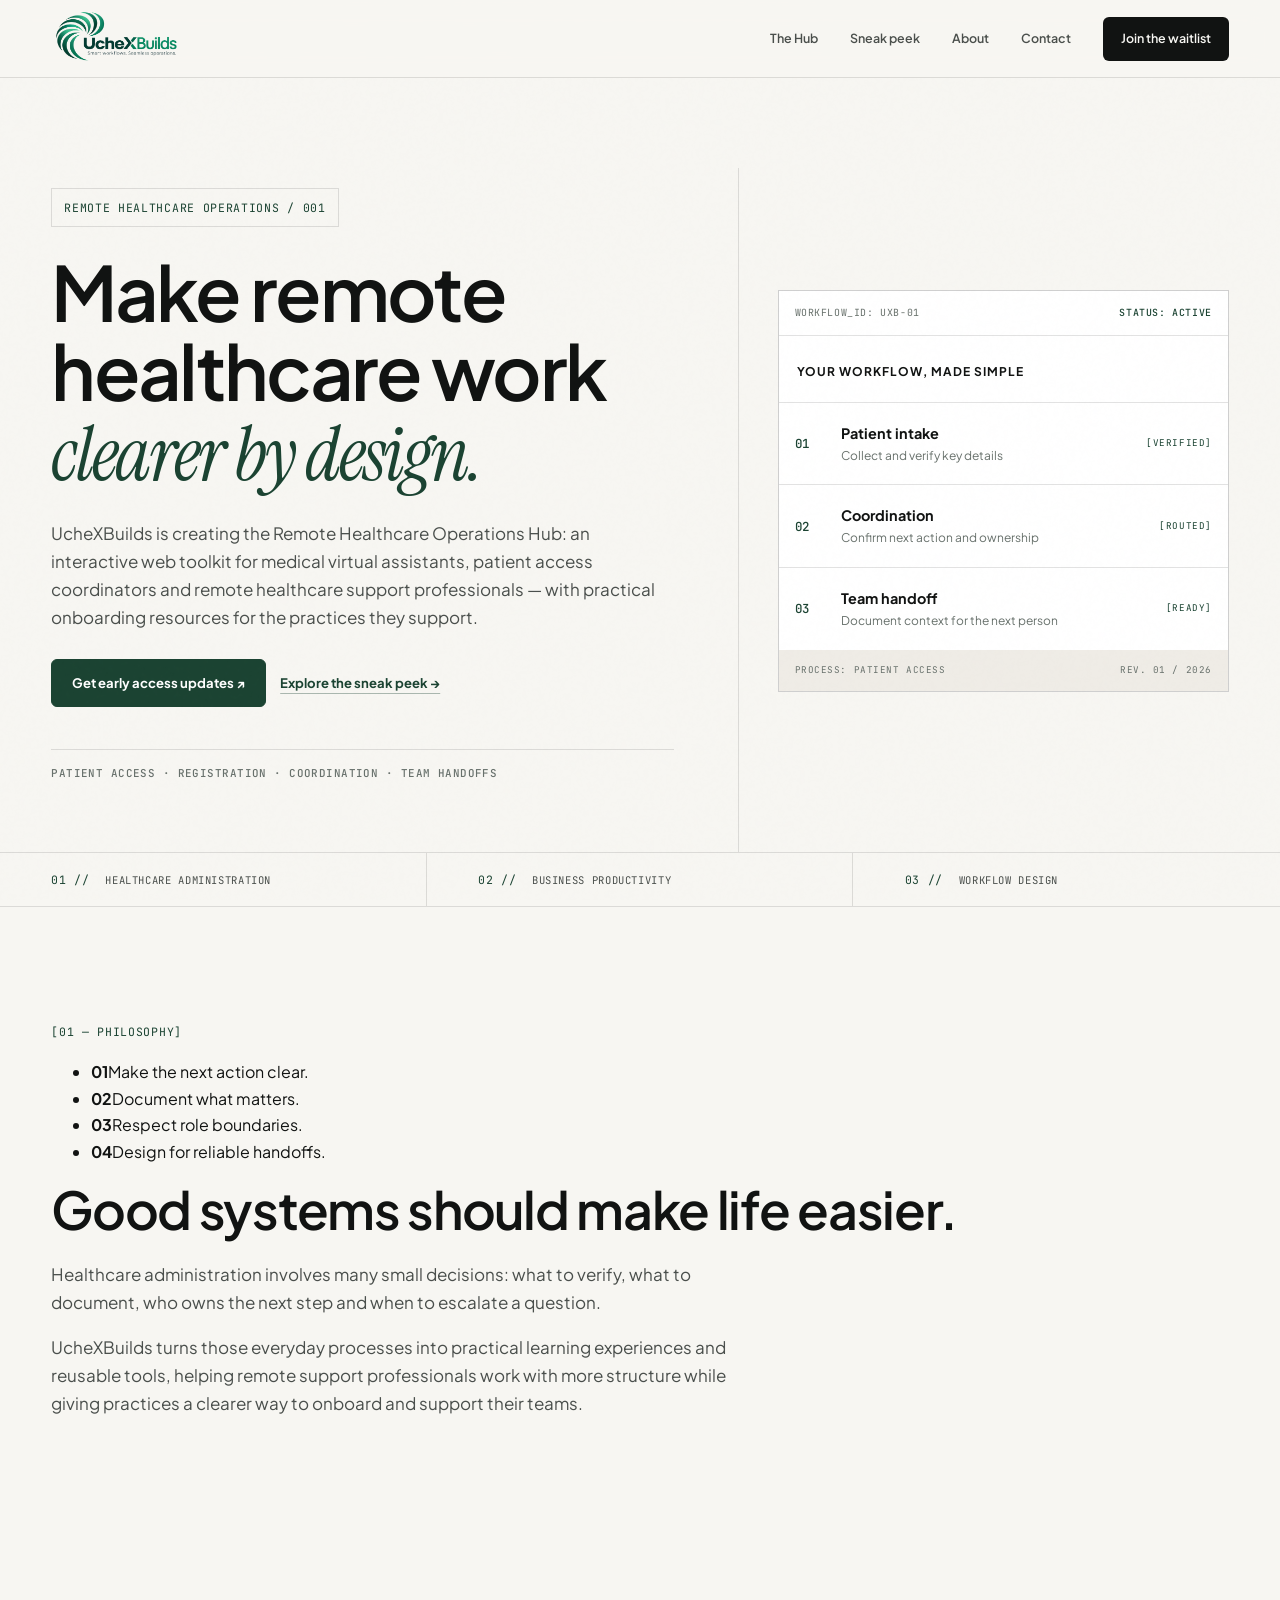
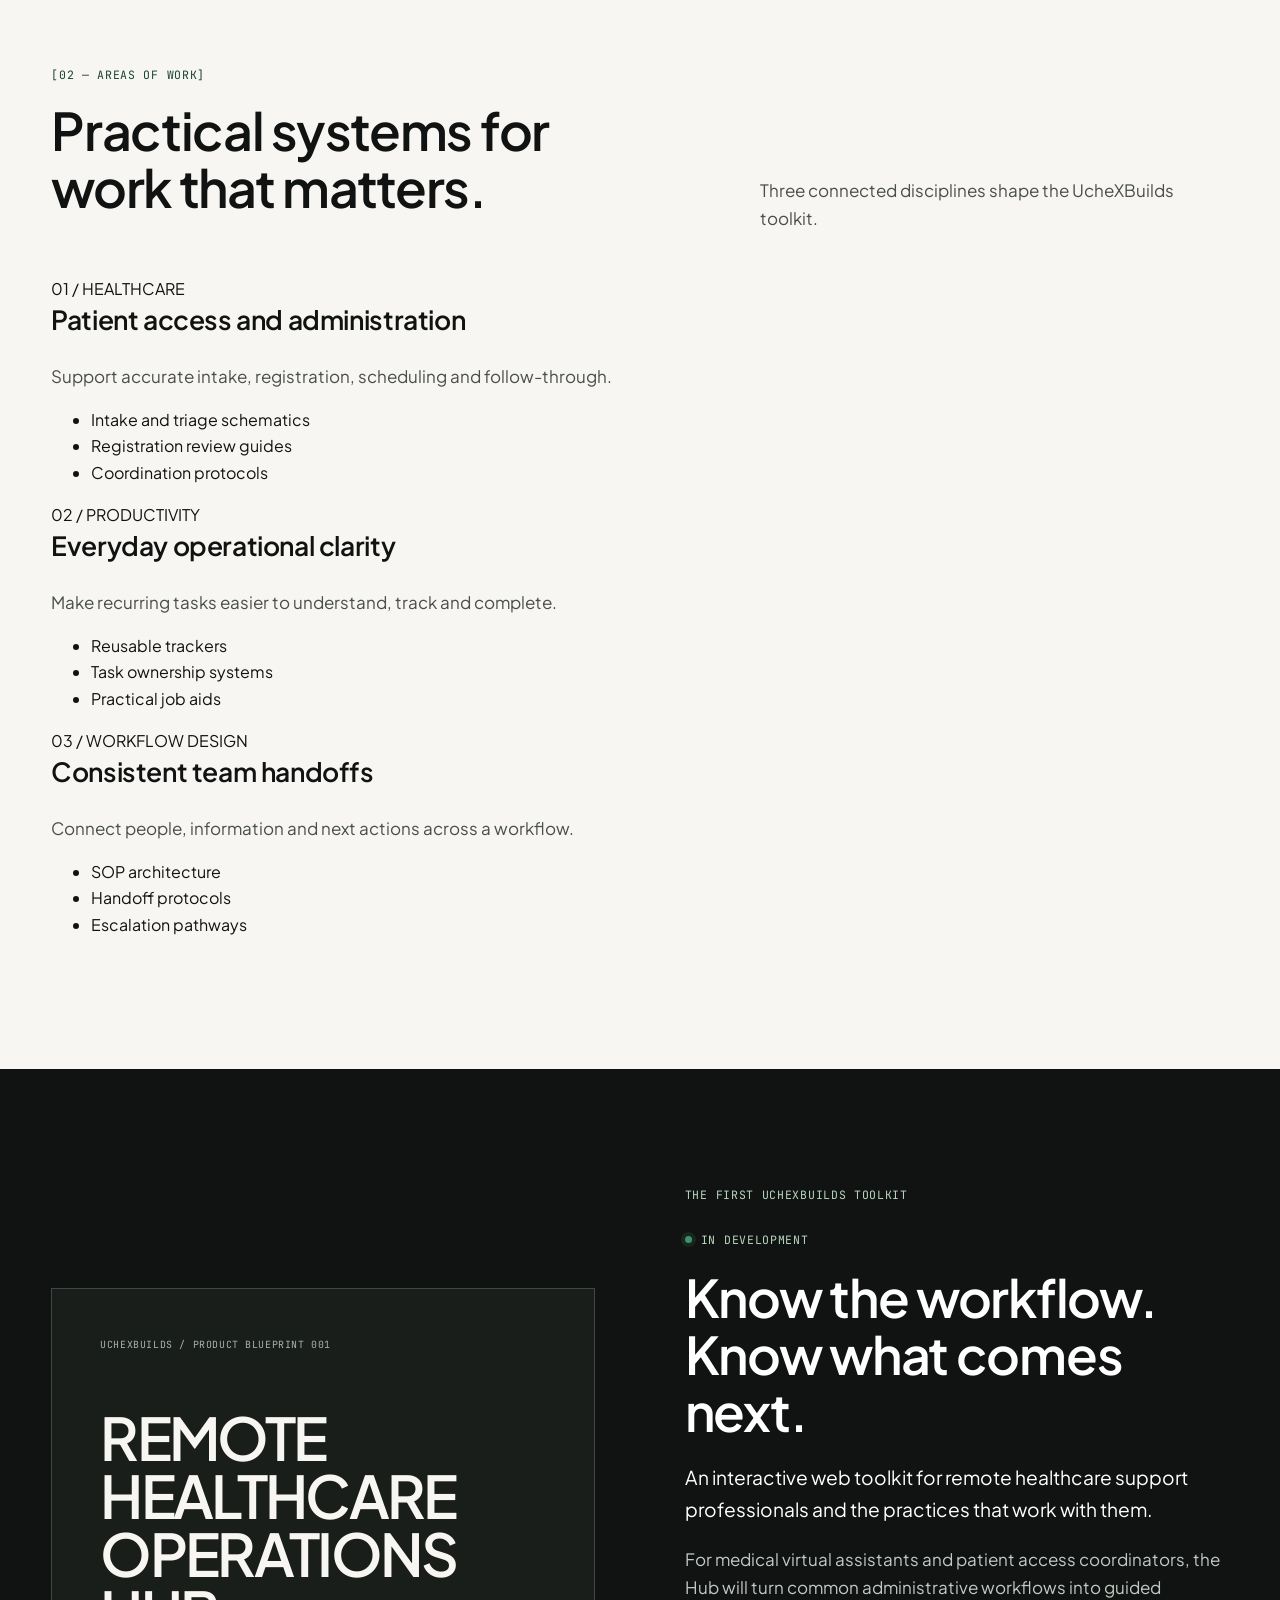
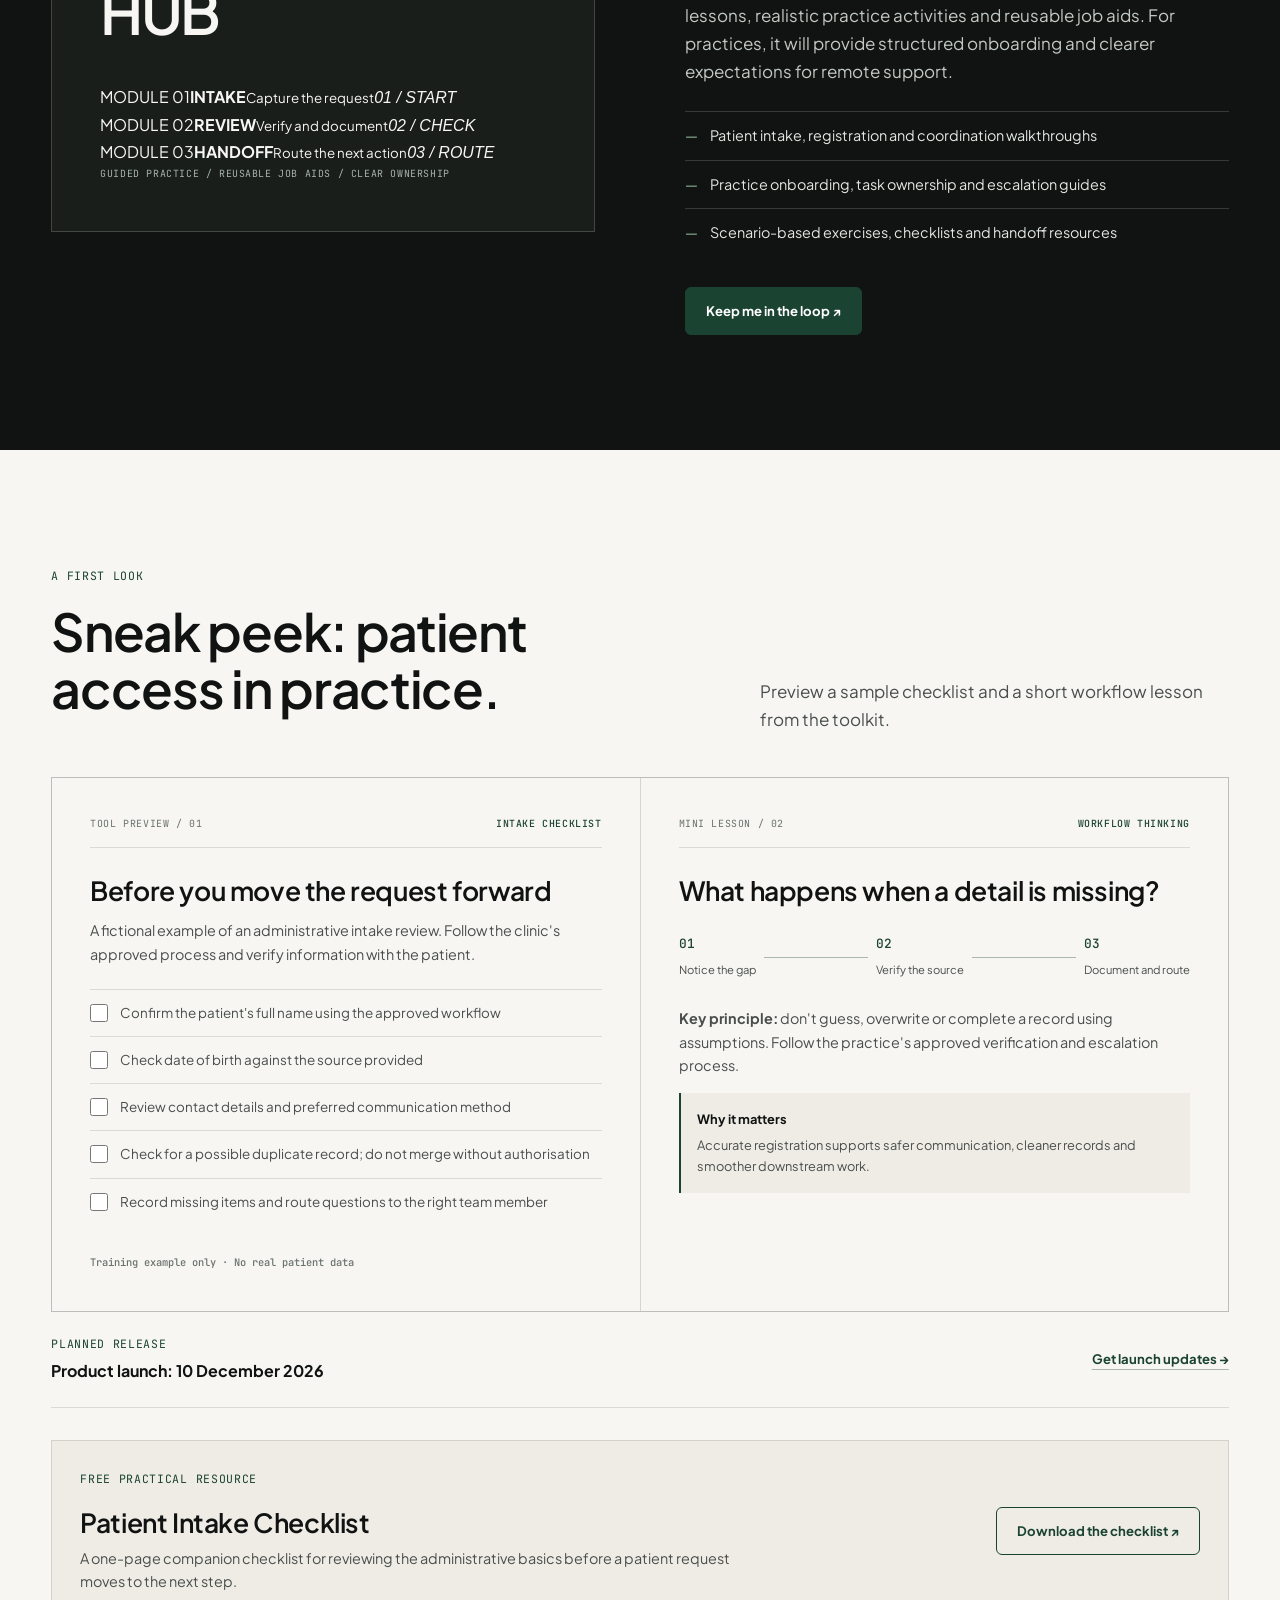
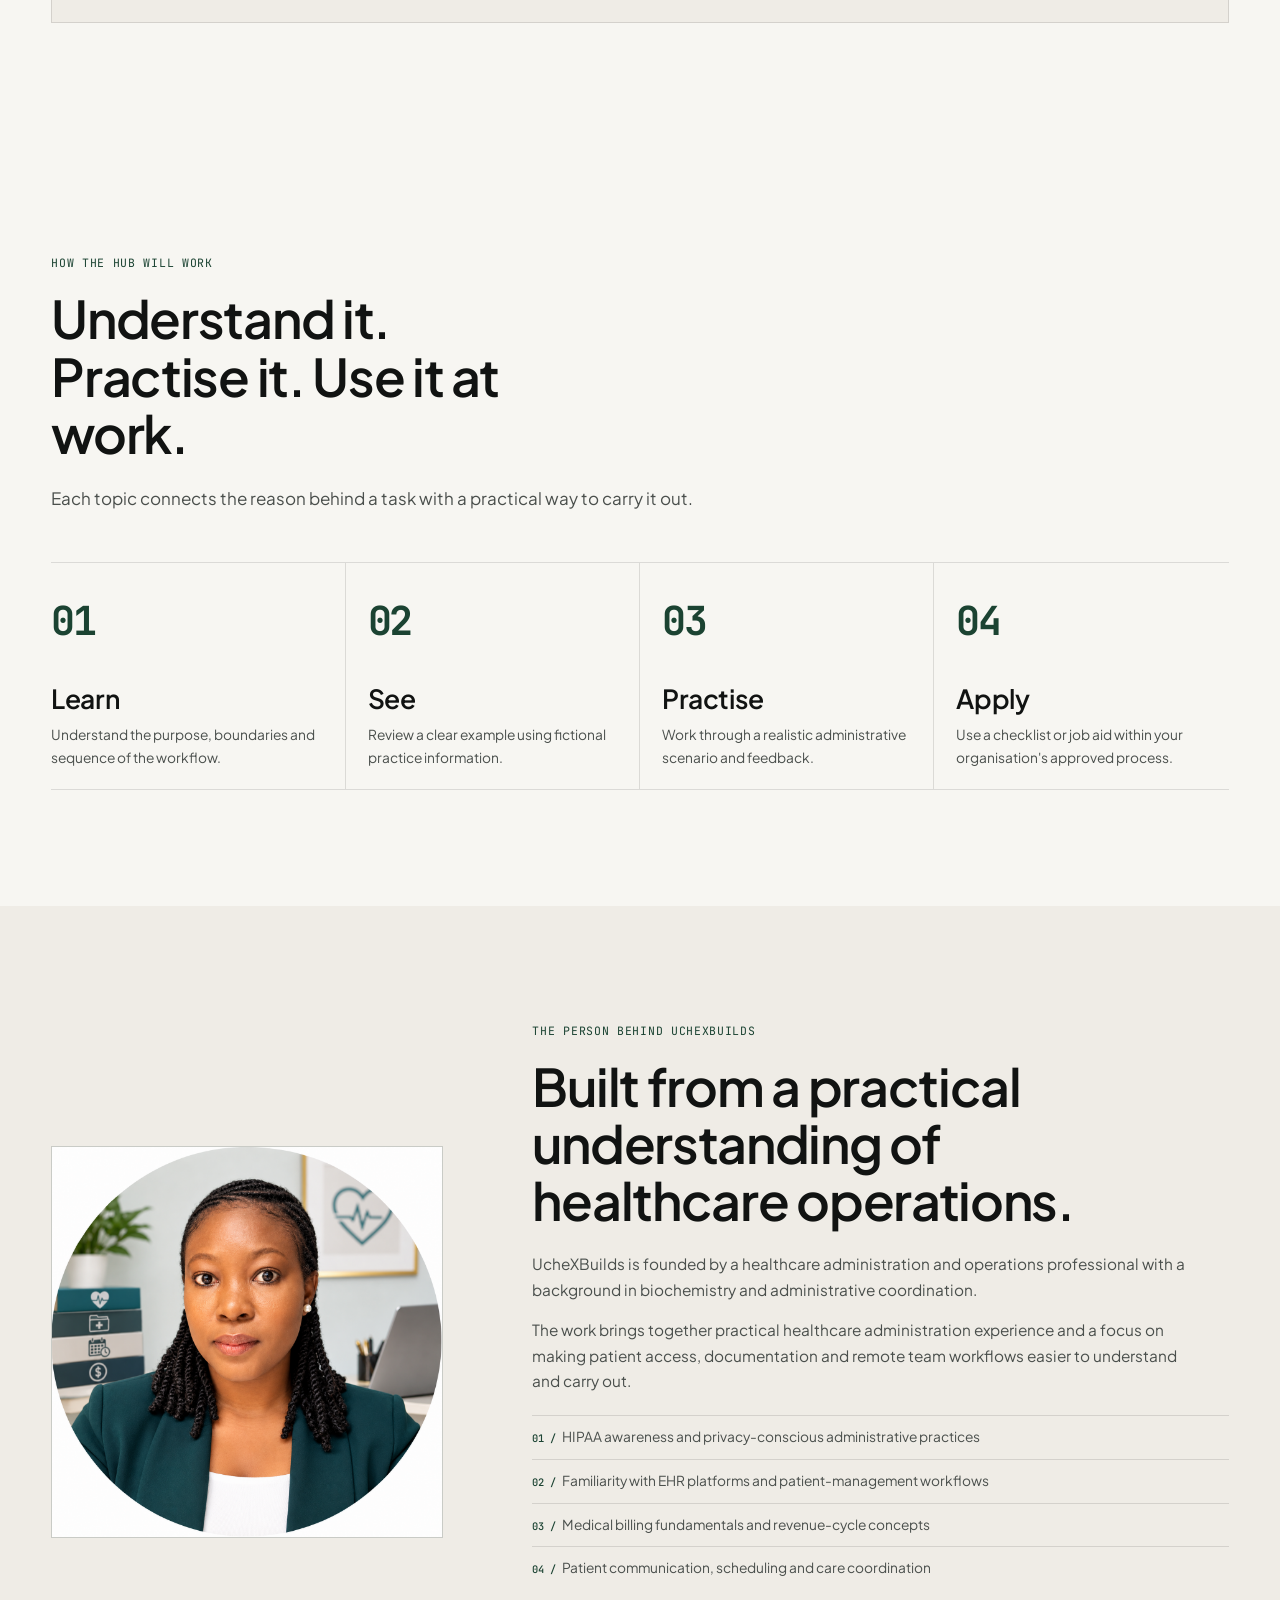
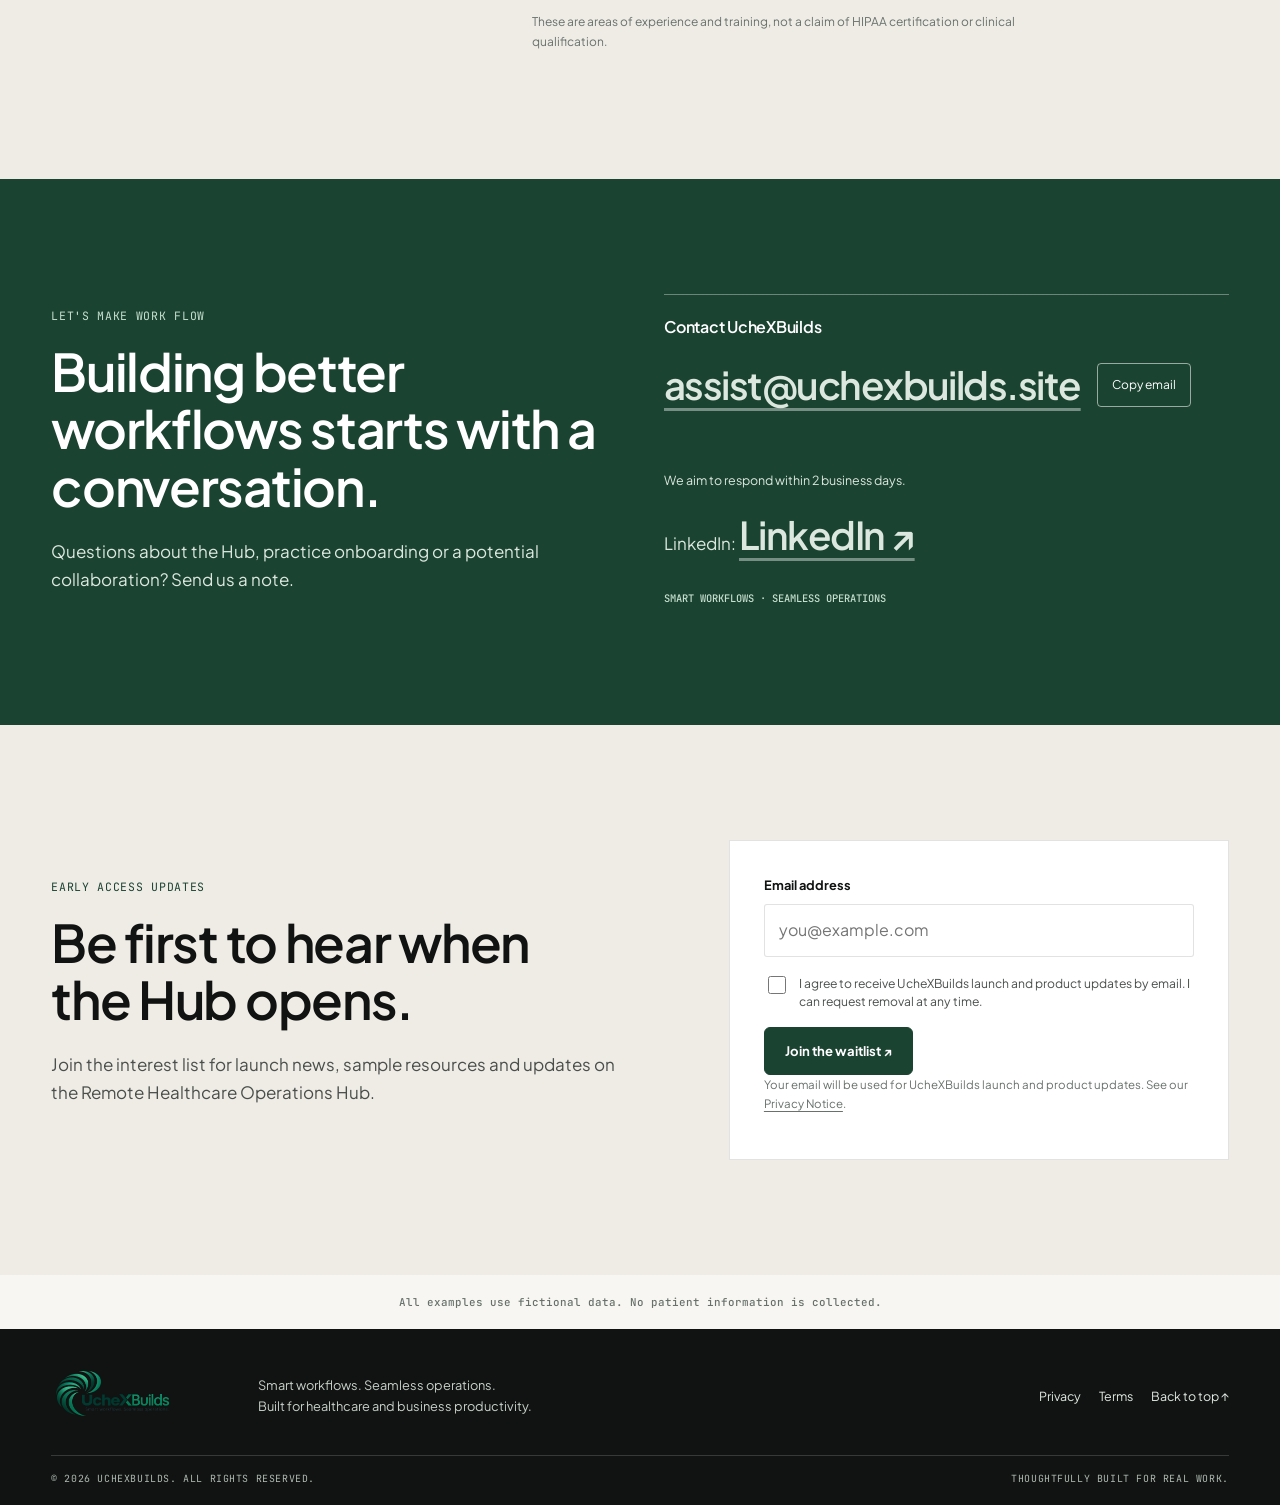
==== commit d3393a74: "Add editorial philosophy, focus index and product blueprint" ====
--- a/index.html
+++ b/index.html
@@ -8,10 +8,10 @@
 <meta property="og:type" content="website"><meta property="og:site_name" content="UcheXBuilds"><meta property="og:title" content="UcheXBuilds — Smart workflows. Seamless operations."><meta property="og:description" content="Practical digital tools and thoughtful workflows for healthcare administration and business productivity."><meta property="og:url" content="https://www.uchexbuilds.site/"><meta property="og:image" content="https://www.uchexbuilds.site/assets/images/og-image.svg"><meta property="og:image:width" content="1200"><meta property="og:image:height" content="630"><meta property="og:image:alt" content="UcheXBuilds — Smart workflows. Seamless operations."><meta name="twitter:card" content="summary_large_image"><meta name="twitter:title" content="UcheXBuilds — Smart workflows. Seamless operations."><meta name="twitter:description" content="Practical digital tools and thoughtful workflows for healthcare administration and business productivity."><meta name="twitter:image" content="https://www.uchexbuilds.site/assets/images/og-image.svg">
 <meta name="twitter:image:alt" content="UcheXBuilds — Remote Healthcare Operations Hub"><script type="application/ld+json">{"@context":"https://schema.org","@type":"Organization","name":"UcheXBuilds","url":"https://www.uchexbuilds.site/","logo":"https://www.uchexbuilds.site/assets/images/uchexbuilds-logo.png","email":"assist@uchexbuilds.site","description":"Practical interactive workflows and digital tools for remote healthcare support professionals and healthcare practices."}</script>
 </head><body><a class="skip" href="#main">Skip to content</a>
-<header><div class="wrap nav"><a class="brand" href="#home" aria-label="UcheXBuilds home"><img src="assets/images/uchexbuilds-logo.png" alt="UcheXBuilds" width="320" height="80"></a><button class="toggle" aria-expanded="false" aria-controls="menu" aria-label="Open navigation" type="button"><span></span><span></span></button><nav id="menu" aria-label="Main navigation"><a href="#hub">The Hub</a><a href="#sneak-peek">Sneak peek</a><a href="#about-founder">About</a><a href="#contact">Contact</a><a class="nav-cta" href="#waitlist">Join the waitlist ↗</a></nav></div></header>
+<header><div class="wrap nav"><a class="brand" href="#home" aria-label="UcheXBuilds home"><img src="assets/images/uchexbuilds-logo.png" alt="UcheXBuilds" width="320" height="80"></a><button class="toggle" aria-expanded="false" aria-controls="menu" aria-label="Open navigation" type="button"><span></span><span></span></button><nav id="menu" aria-label="Main navigation"><a href="#hub">The Hub</a><a href="#sneak-peek">Sneak peek</a><a href="#about">About</a><a href="#contact">Contact</a><a class="nav-cta" href="#waitlist">Join the waitlist </a></nav></div></header>
 <main id="main">
 <section class="hero" id="home"><div class="wrap hero-grid"><div class="hero-copy"><span class="pill mono">REMOTE HEALTHCARE OPERATIONS / 001</span><h1>Make remote healthcare work <em>clearer by design.</em></h1><p>UcheXBuilds is creating the Remote Healthcare Operations Hub: an interactive web toolkit for medical virtual assistants, patient access coordinators and remote healthcare support professionals — with practical onboarding resources for the practices they support.</p><div class="actions"><a class="btn" href="#waitlist">Get early access updates ↗</a><a class="text-link" href="#sneak-peek">Explore the sneak peek →</a></div><div class="trustline">Patient access · Registration · Coordination · Team handoffs</div></div><div class="hero-art"><div class="ledger" aria-label="Example remote patient access workflow"><div class="ledger-head"><span>WORKFLOW_ID: UXB-01</span><b>STATUS: ACTIVE</b></div><div class="ledger-title">YOUR WORKFLOW, MADE SIMPLE</div><div class="ledger-row"><span class="ledger-no">01</span><div><b>Patient intake</b><small>Collect and verify key details</small></div><code>[VERIFIED]</code></div><div class="ledger-row"><span class="ledger-no">02</span><div><b>Coordination</b><small>Confirm next action and ownership</small></div><code>[ROUTED]</code></div><div class="ledger-row"><span class="ledger-no">03</span><div><b>Team handoff</b><small>Document context for the next person</small></div><code>[READY]</code></div><div class="ledger-foot"><span>PROCESS: PATIENT ACCESS</span><span>REV. 01 / 2026</span></div></div></div></div><div class="hero-bottom"><div><span class="mono">01 //</span> HEALTHCARE ADMINISTRATION</div><div><span class="mono">02 //</span> BUSINESS PRODUCTIVITY</div><div><span class="mono">03 //</span> WORKFLOW DESIGN</div></div></section>
-<section class="section hub" id="hub"><div class="wrap hub-grid"><div class="hub-visual"><small>UCHEXBUILDS / FEATURED TOOL 001</small><div class="hub-title">REMOTE<br>HEALTHCARE<br>OPERATIONS HUB</div><div class="hub-steps"><span>01 <b>LEARN</b></span><i></i><span>02 <b>PRACTISE</b></span><i></i><span>03 <b>APPLY</b></span></div><small>INTERACTIVE LESSONS · WORKFLOW TOOLS · PRACTICAL RESOURCES</small></div><div class="hub-copy"><label class="eyebrow">THE FIRST UCHEXBUILDS TOOLKIT</label><span class="status">IN DEVELOPMENT</span><h2>Know the workflow. Know what comes next.</h2><p class="lead">An interactive web toolkit for remote healthcare support professionals and the practices that work with them.</p><p>For medical virtual assistants and patient access coordinators, the Hub will turn common administrative workflows into guided lessons, realistic practice activities and reusable job aids. For practices, it will provide structured onboarding and clearer expectations for remote support.</p><ul><li>Patient intake, registration and coordination walkthroughs</li><li>Practice onboarding, task ownership and escalation guides</li><li>Scenario-based exercises, checklists and handoff resources</li></ul><a class="btn" href="#waitlist">Keep me in the loop ↗</a></div></div></section>
+<section class="section philosophy" id="about"><div class="wrap philosophy-grid"><aside><label class="eyebrow">[01 — PHILOSOPHY]</label><ul class="principles"><li><b>01</b><span>Make the next action clear.</span></li><li><b>02</b><span>Document what matters.</span></li><li><b>03</b><span>Respect role boundaries.</span></li><li><b>04</b><span>Design for reliable handoffs.</span></li></ul></aside><div class="philosophy-copy"><h2>Good systems should make life easier.</h2><div class="philosophy-columns"><p>Healthcare administration involves many small decisions: what to verify, what to document, who owns the next step and when to escalate a question.</p><p>UcheXBuilds turns those everyday processes into practical learning experiences and reusable tools, helping remote support professionals work with more structure while giving practices a clearer way to onboard and support their teams.</p></div></div></div></section><section class="section focus-index" id="focus"><div class="wrap"><div class="section-heading"><div><label class="eyebrow">[02 — AREAS OF WORK]</label><h2>Practical systems for work that matters.</h2></div><p>Three connected disciplines shape the UcheXBuilds toolkit.</p></div><div class="focus-grid"><article><div class="focus-meta">01 / HEALTHCARE</div><h3>Patient access and administration</h3><p>Support accurate intake, registration, scheduling and follow-through.</p><ul><li>Intake and triage schematics</li><li>Registration review guides</li><li>Coordination protocols</li></ul></article><article><div class="focus-meta">02 / PRODUCTIVITY</div><h3>Everyday operational clarity</h3><p>Make recurring tasks easier to understand, track and complete.</p><ul><li>Reusable trackers</li><li>Task ownership systems</li><li>Practical job aids</li></ul></article><article><div class="focus-meta">03 / WORKFLOW DESIGN</div><h3>Consistent team handoffs</h3><p>Connect people, information and next actions across a workflow.</p><ul><li>SOP architecture</li><li>Handoff protocols</li><li>Escalation pathways</li></ul></article></div></div></section><section class="section hub" id="hub"><div class="wrap hub-grid"><div class="hub-visual"><small>UCHEXBUILDS / PRODUCT BLUEPRINT 001</small><div class="hub-title">REMOTE<br>HEALTHCARE<br>OPERATIONS HUB</div><div class="blueprint-flow"><div class="blueprint-module"><span>MODULE 01</span><b>INTAKE</b><small>Capture the request</small><i>01 / START</i></div><div class="blueprint-connector" aria-hidden="true"></div><div class="blueprint-module"><span>MODULE 02</span><b>REVIEW</b><small>Verify and document</small><i>02 / CHECK</i></div><div class="blueprint-connector" aria-hidden="true"></div><div class="blueprint-module"><span>MODULE 03</span><b>HANDOFF</b><small>Route the next action</small><i>03 / ROUTE</i></div></div><small>GUIDED PRACTICE / REUSABLE JOB AIDS / CLEAR OWNERSHIP</small></div><div class="hub-copy"><label class="eyebrow">THE FIRST UCHEXBUILDS TOOLKIT</label><span class="status">IN DEVELOPMENT</span><h2>Know the workflow. Know what comes next.</h2><p class="lead">An interactive web toolkit for remote healthcare support professionals and the practices that work with them.</p><p>For medical virtual assistants and patient access coordinators, the Hub will turn common administrative workflows into guided lessons, realistic practice activities and reusable job aids. For practices, it will provide structured onboarding and clearer expectations for remote support.</p><ul><li>Patient intake, registration and coordination walkthroughs</li><li>Practice onboarding, task ownership and escalation guides</li><li>Scenario-based exercises, checklists and handoff resources</li></ul><a class="btn" href="#waitlist">Keep me in the loop ↗</a></div></div></section>
 <section class="section focus" id="sneak-peek"><div class="wrap"><div class="section-heading"><div><label class="eyebrow">A FIRST LOOK</label><h2>Sneak peek: patient access in practice.</h2></div><p>Preview a sample checklist and a short workflow lesson from the toolkit.</p></div><div class="preview-grid">
 <article class="preview-card"><div class="preview-card-head"><span>TOOL PREVIEW / 01</span><b>INTAKE CHECKLIST</b></div><h3>Before you move the request forward</h3><p class="preview-intro">A fictional example of an administrative intake review. Follow the clinic's approved process and verify information with the patient.</p><ul class="checklist"><li><label><input type="checkbox"> Confirm the patient's full name using the approved workflow</label></li><li><label><input type="checkbox"> Check date of birth against the source provided</label></li><li><label><input type="checkbox"> Review contact details and preferred communication method</label></li><li><label><input type="checkbox"> Check for a possible duplicate record; do not merge without authorisation</label></li><li><label><input type="checkbox"> Record missing items and route questions to the right team member</label></li></ul><small class="preview-note">Training example only · No real patient data</small></article>
 <article class="preview-card lesson-card"><div class="preview-card-head"><span>MINI LESSON / 02</span><b>WORKFLOW THINKING</b></div><h3>What happens when a detail is missing?</h3><div class="lesson-flow"><div class="lesson-node active"><b>01</b><span>Notice the gap</span></div><div class="flow-line"></div><div class="lesson-node"><b>02</b><span>Verify the source</span></div><div class="flow-line"></div><div class="lesson-node"><b>03</b><span>Document and route</span></div></div><p><strong>Key principle:</strong> don't guess, overwrite or complete a record using assumptions. Follow the practice's approved verification and escalation process.</p><div class="lesson-tip"><b>Why it matters</b><span>Accurate registration supports safer communication, cleaner records and smoother downstream work.</span></div></article></div>
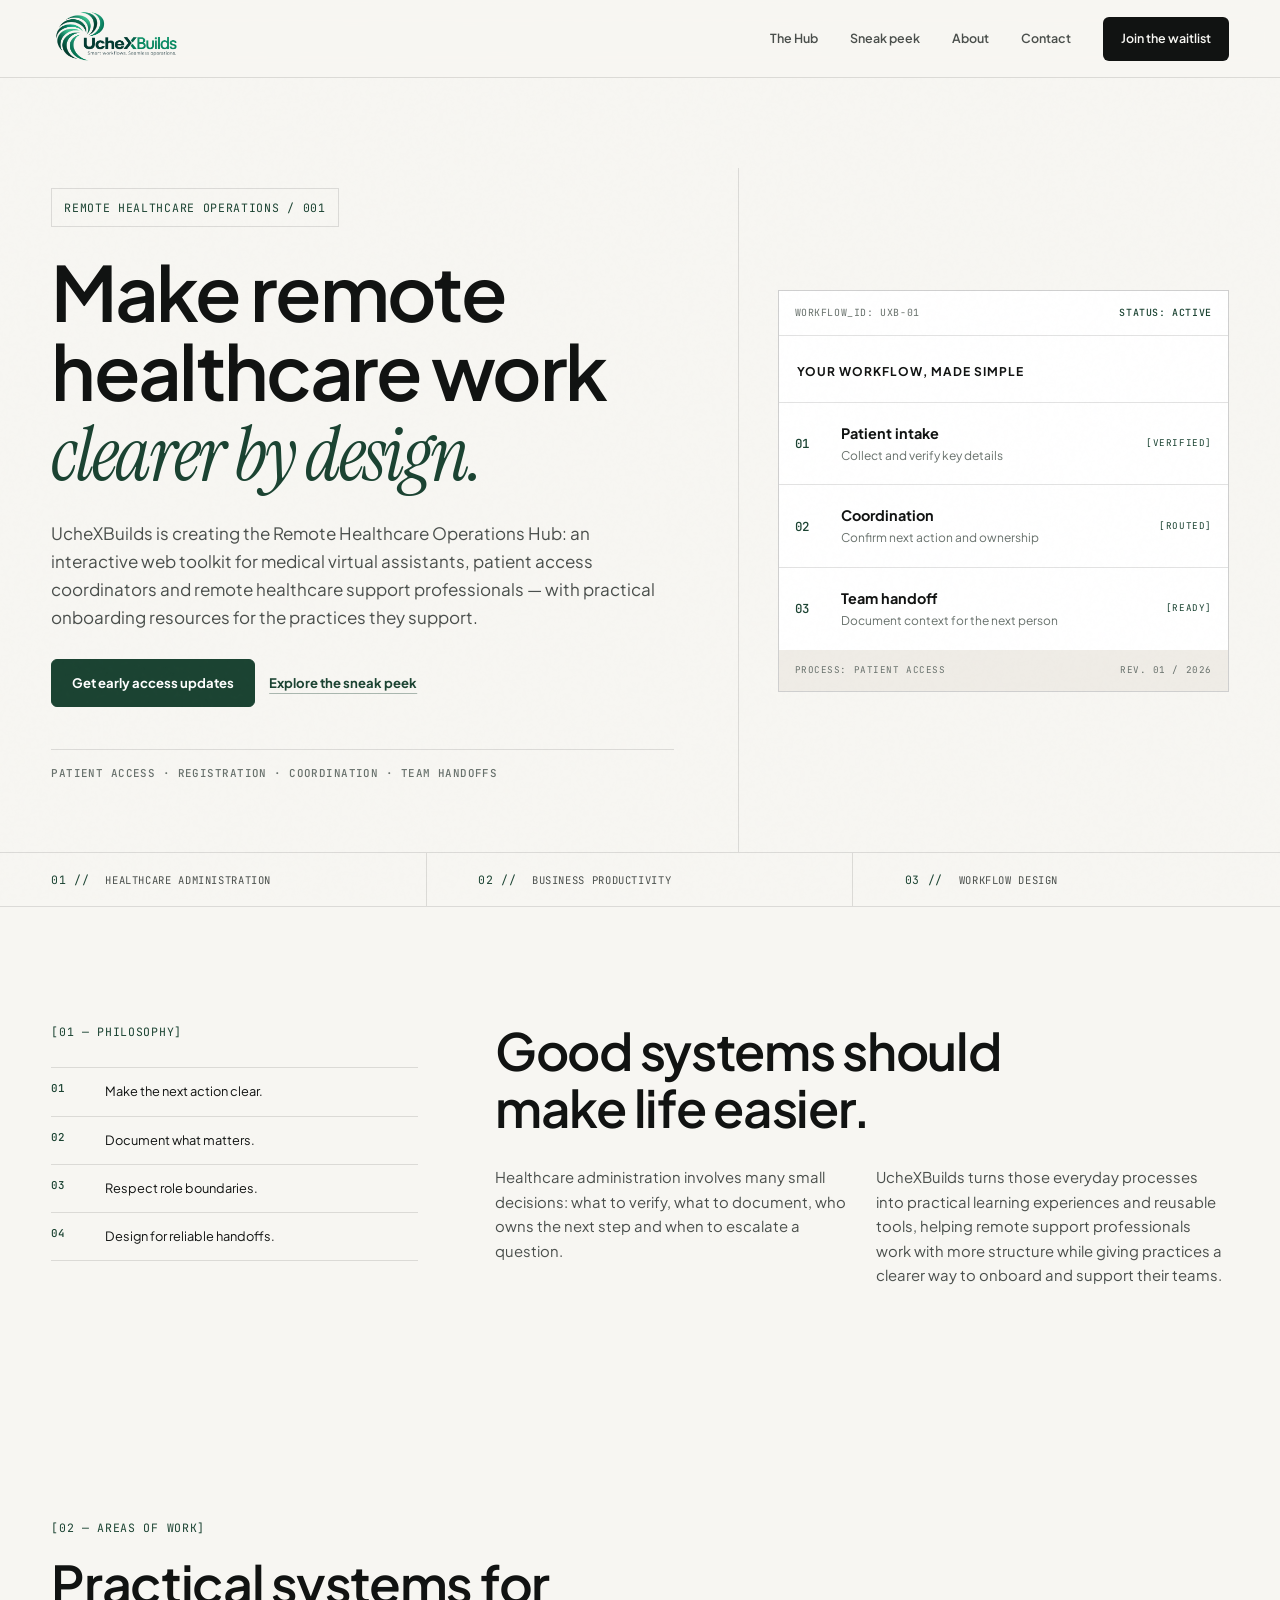
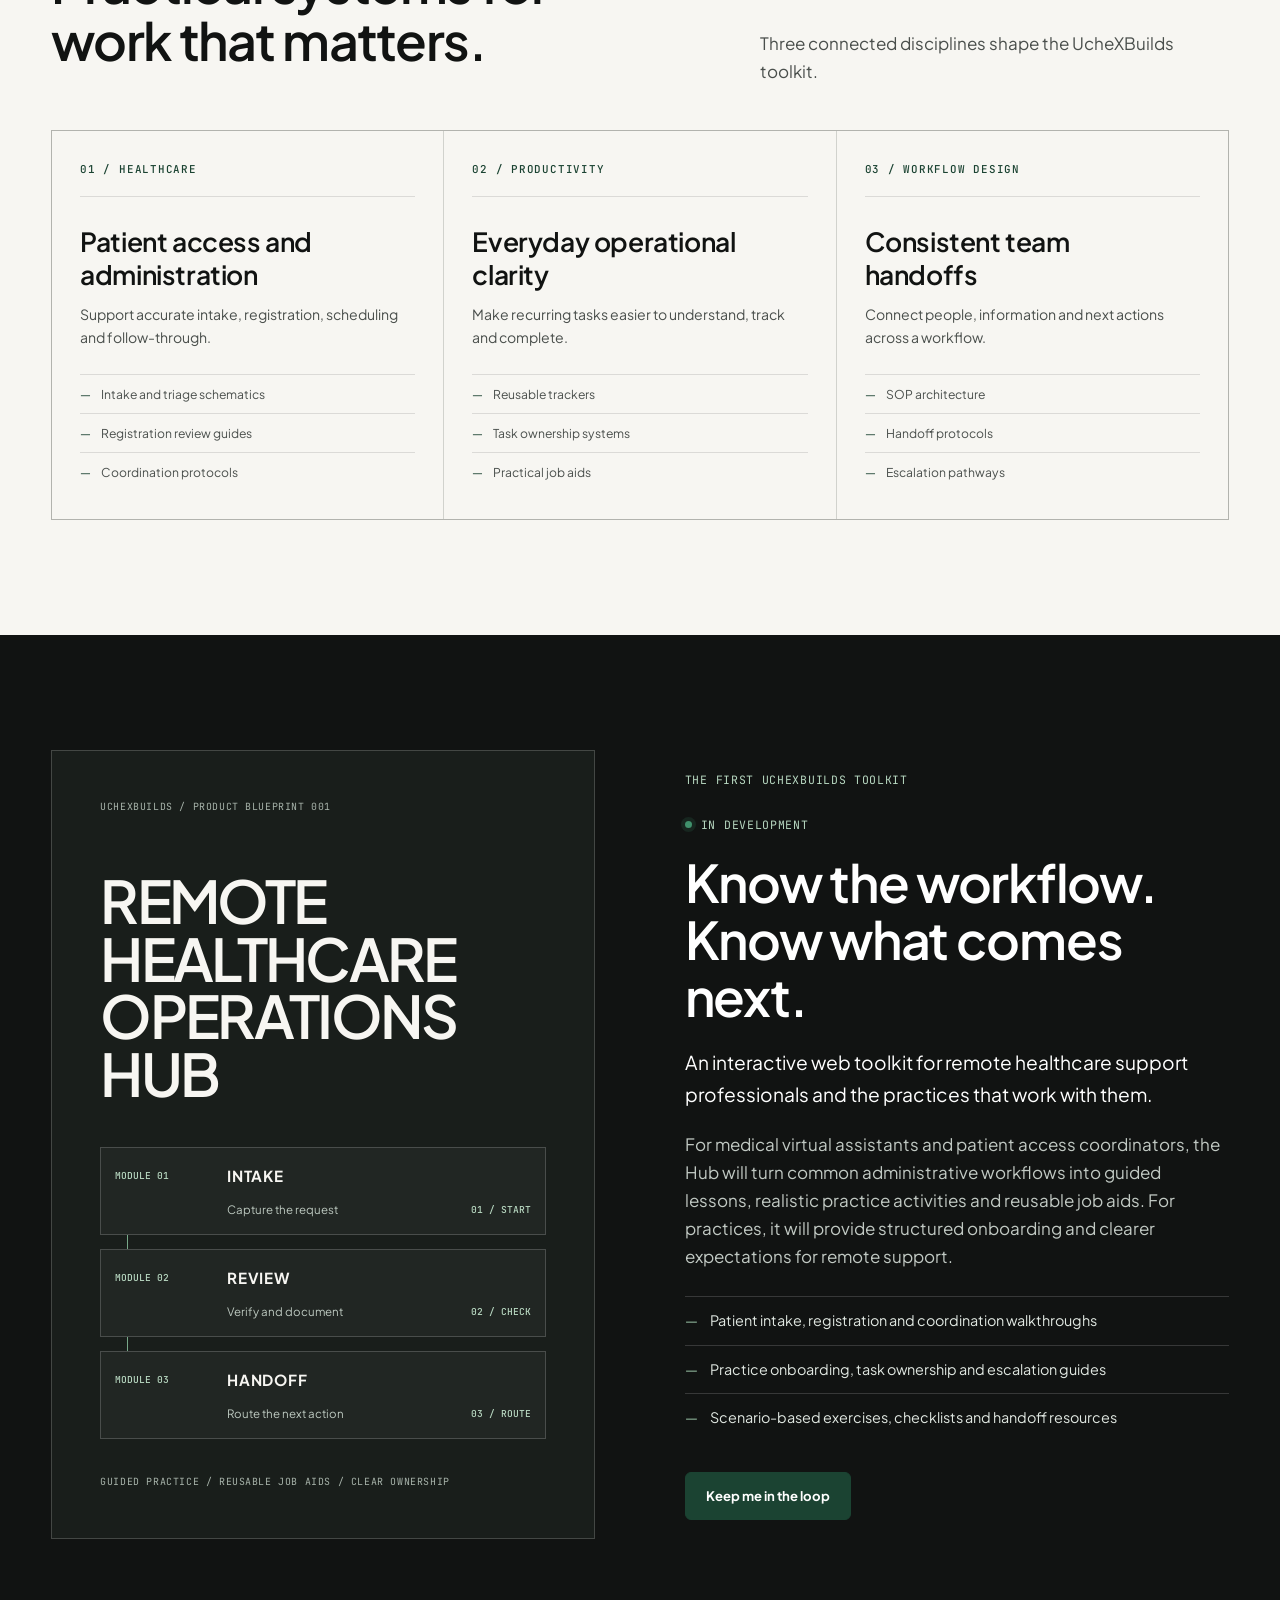
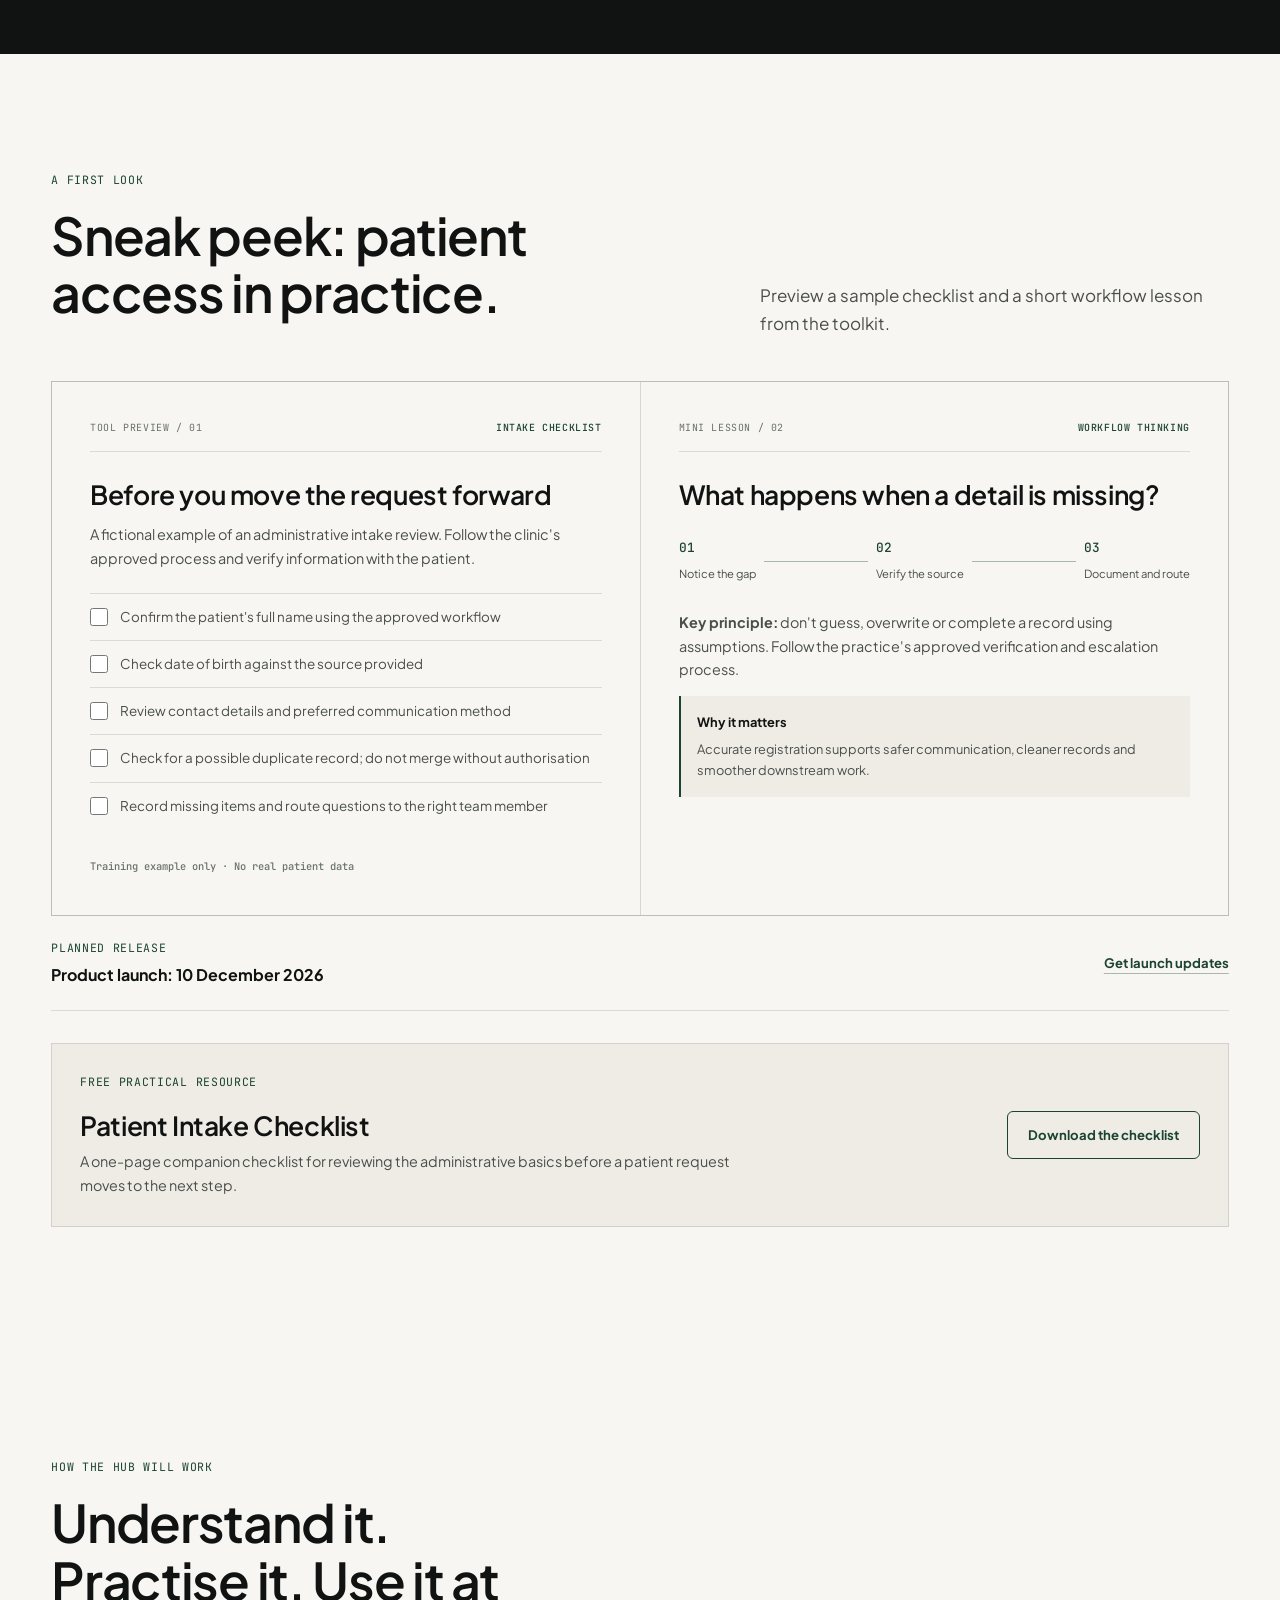
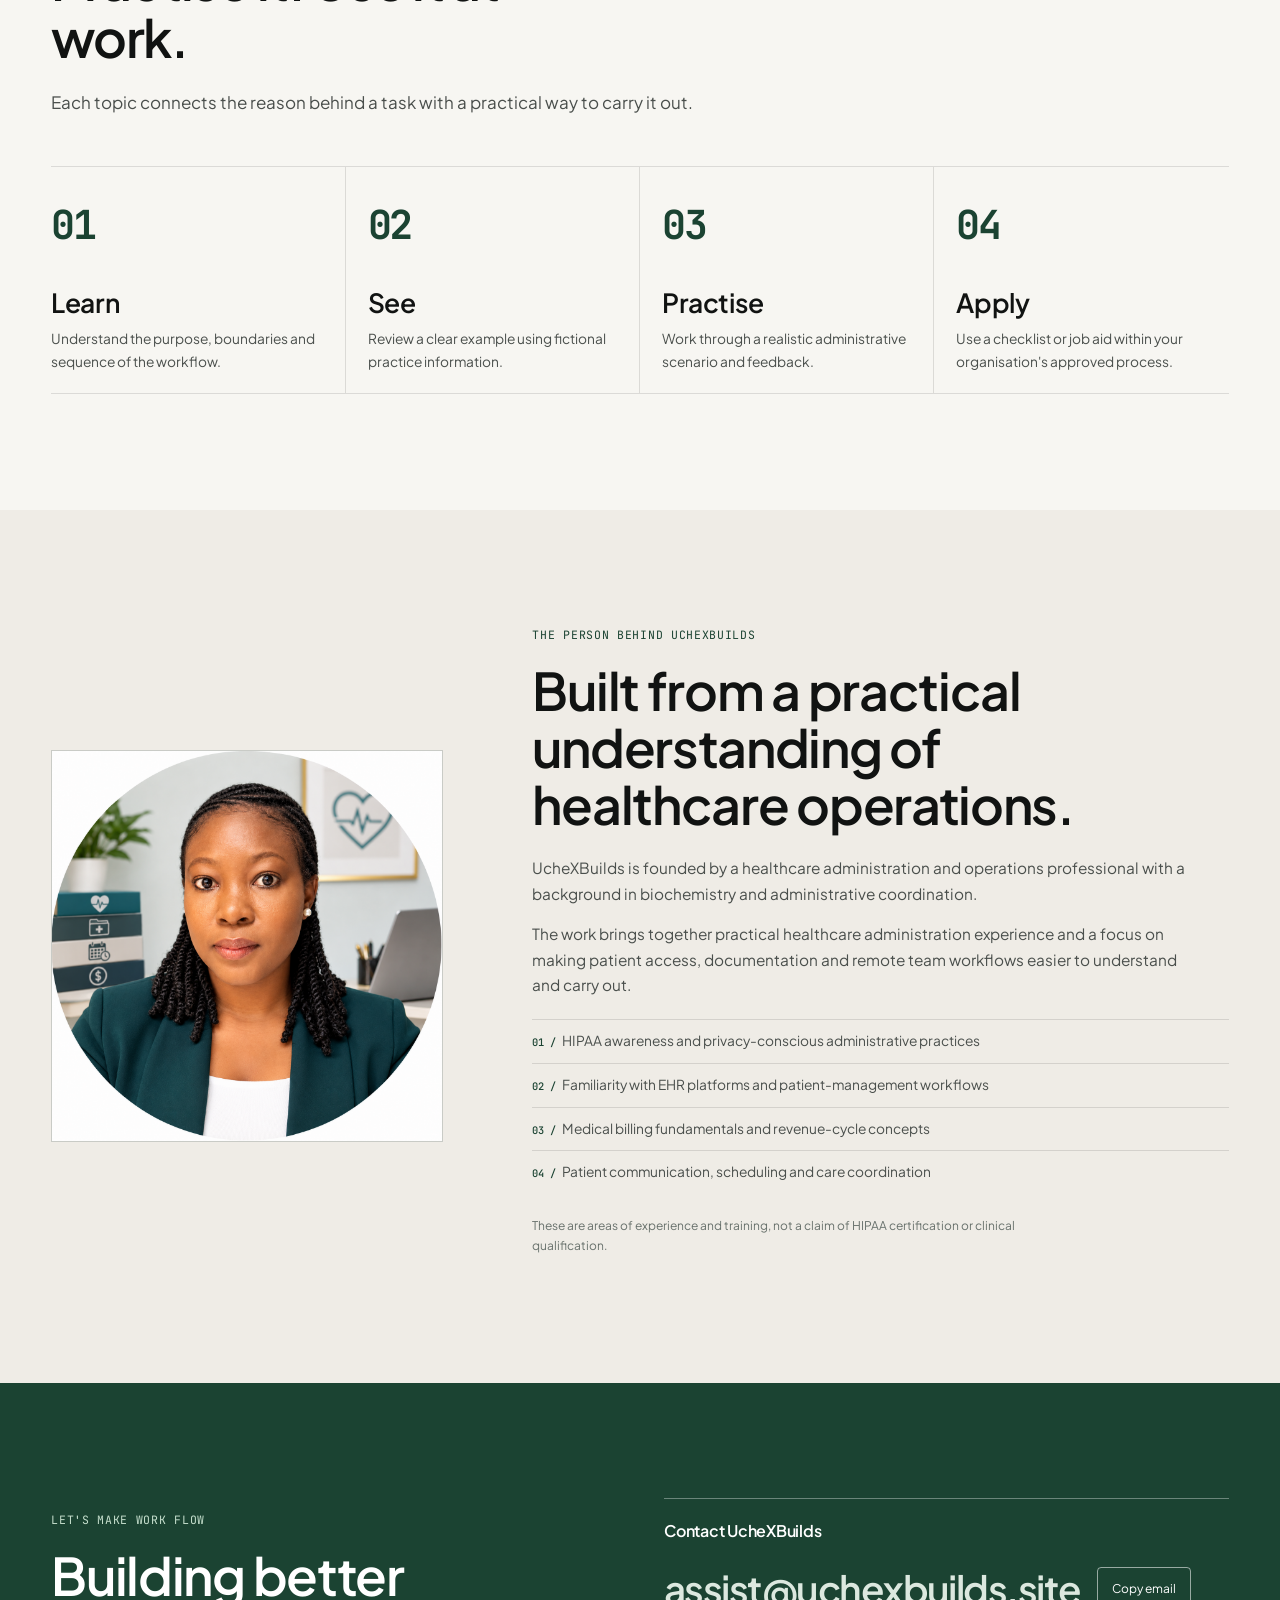
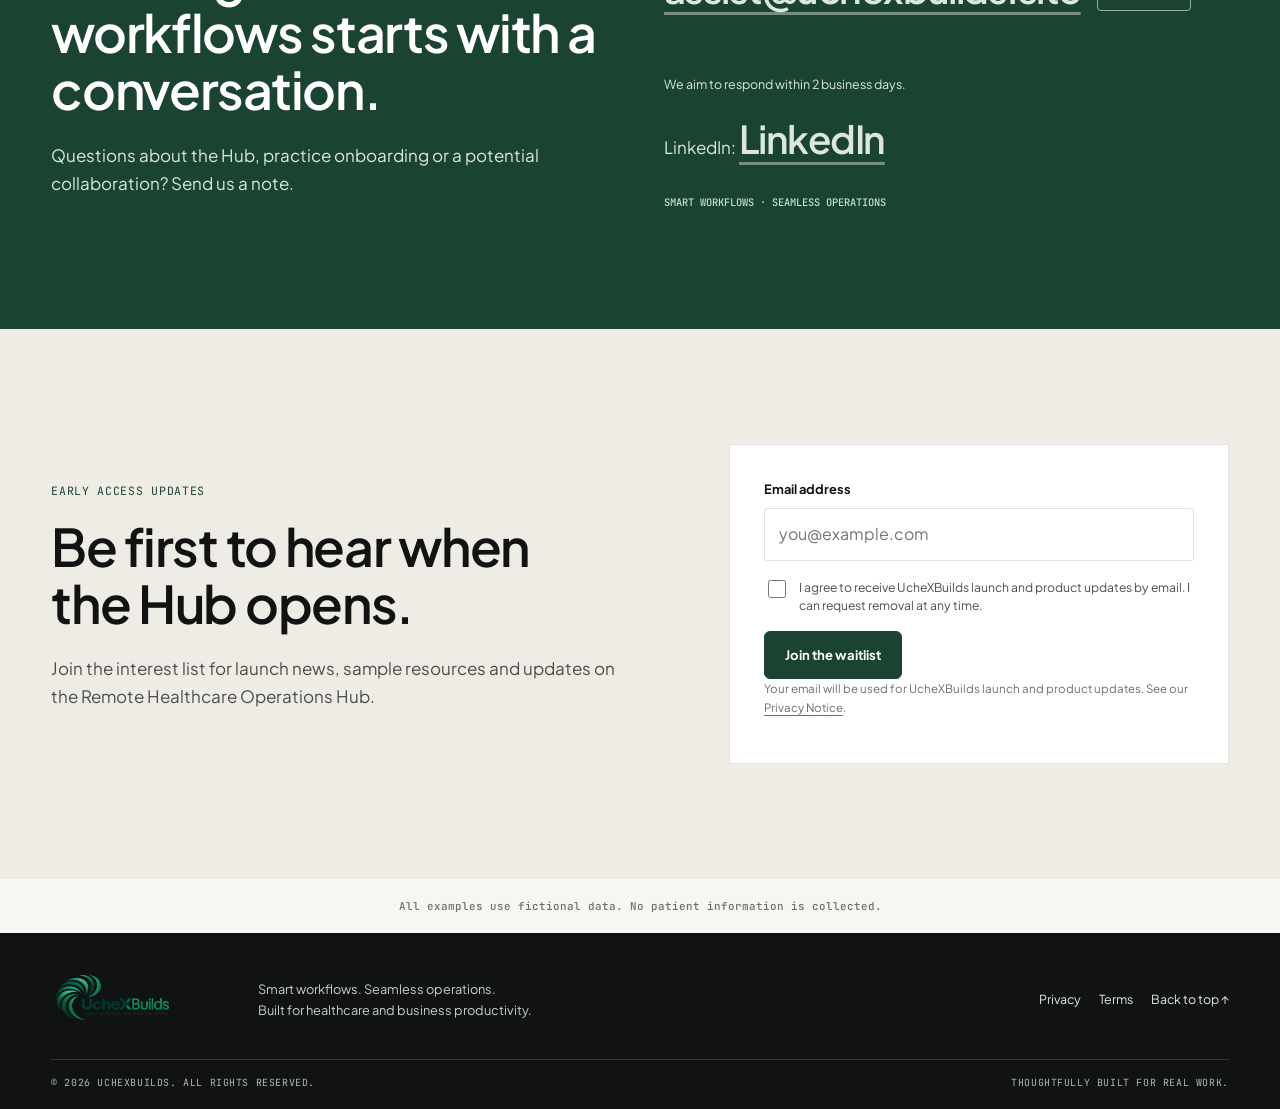
==== commit 96f39f83: "Complete image sizing and remove decorative arrow glyphs" ====
--- a/index.html
+++ b/index.html
@@ -10,19 +10,19 @@
 </head><body><a class="skip" href="#main">Skip to content</a>
 <header><div class="wrap nav"><a class="brand" href="#home" aria-label="UcheXBuilds home"><img src="assets/images/uchexbuilds-logo.png" alt="UcheXBuilds" width="320" height="80"></a><button class="toggle" aria-expanded="false" aria-controls="menu" aria-label="Open navigation" type="button"><span></span><span></span></button><nav id="menu" aria-label="Main navigation"><a href="#hub">The Hub</a><a href="#sneak-peek">Sneak peek</a><a href="#about">About</a><a href="#contact">Contact</a><a class="nav-cta" href="#waitlist">Join the waitlist </a></nav></div></header>
 <main id="main">
-<section class="hero" id="home"><div class="wrap hero-grid"><div class="hero-copy"><span class="pill mono">REMOTE HEALTHCARE OPERATIONS / 001</span><h1>Make remote healthcare work <em>clearer by design.</em></h1><p>UcheXBuilds is creating the Remote Healthcare Operations Hub: an interactive web toolkit for medical virtual assistants, patient access coordinators and remote healthcare support professionals — with practical onboarding resources for the practices they support.</p><div class="actions"><a class="btn" href="#waitlist">Get early access updates ↗</a><a class="text-link" href="#sneak-peek">Explore the sneak peek →</a></div><div class="trustline">Patient access · Registration · Coordination · Team handoffs</div></div><div class="hero-art"><div class="ledger" aria-label="Example remote patient access workflow"><div class="ledger-head"><span>WORKFLOW_ID: UXB-01</span><b>STATUS: ACTIVE</b></div><div class="ledger-title">YOUR WORKFLOW, MADE SIMPLE</div><div class="ledger-row"><span class="ledger-no">01</span><div><b>Patient intake</b><small>Collect and verify key details</small></div><code>[VERIFIED]</code></div><div class="ledger-row"><span class="ledger-no">02</span><div><b>Coordination</b><small>Confirm next action and ownership</small></div><code>[ROUTED]</code></div><div class="ledger-row"><span class="ledger-no">03</span><div><b>Team handoff</b><small>Document context for the next person</small></div><code>[READY]</code></div><div class="ledger-foot"><span>PROCESS: PATIENT ACCESS</span><span>REV. 01 / 2026</span></div></div></div></div><div class="hero-bottom"><div><span class="mono">01 //</span> HEALTHCARE ADMINISTRATION</div><div><span class="mono">02 //</span> BUSINESS PRODUCTIVITY</div><div><span class="mono">03 //</span> WORKFLOW DESIGN</div></div></section>
-<section class="section philosophy" id="about"><div class="wrap philosophy-grid"><aside><label class="eyebrow">[01 — PHILOSOPHY]</label><ul class="principles"><li><b>01</b><span>Make the next action clear.</span></li><li><b>02</b><span>Document what matters.</span></li><li><b>03</b><span>Respect role boundaries.</span></li><li><b>04</b><span>Design for reliable handoffs.</span></li></ul></aside><div class="philosophy-copy"><h2>Good systems should make life easier.</h2><div class="philosophy-columns"><p>Healthcare administration involves many small decisions: what to verify, what to document, who owns the next step and when to escalate a question.</p><p>UcheXBuilds turns those everyday processes into practical learning experiences and reusable tools, helping remote support professionals work with more structure while giving practices a clearer way to onboard and support their teams.</p></div></div></div></section><section class="section focus-index" id="focus"><div class="wrap"><div class="section-heading"><div><label class="eyebrow">[02 — AREAS OF WORK]</label><h2>Practical systems for work that matters.</h2></div><p>Three connected disciplines shape the UcheXBuilds toolkit.</p></div><div class="focus-grid"><article><div class="focus-meta">01 / HEALTHCARE</div><h3>Patient access and administration</h3><p>Support accurate intake, registration, scheduling and follow-through.</p><ul><li>Intake and triage schematics</li><li>Registration review guides</li><li>Coordination protocols</li></ul></article><article><div class="focus-meta">02 / PRODUCTIVITY</div><h3>Everyday operational clarity</h3><p>Make recurring tasks easier to understand, track and complete.</p><ul><li>Reusable trackers</li><li>Task ownership systems</li><li>Practical job aids</li></ul></article><article><div class="focus-meta">03 / WORKFLOW DESIGN</div><h3>Consistent team handoffs</h3><p>Connect people, information and next actions across a workflow.</p><ul><li>SOP architecture</li><li>Handoff protocols</li><li>Escalation pathways</li></ul></article></div></div></section><section class="section hub" id="hub"><div class="wrap hub-grid"><div class="hub-visual"><small>UCHEXBUILDS / PRODUCT BLUEPRINT 001</small><div class="hub-title">REMOTE<br>HEALTHCARE<br>OPERATIONS HUB</div><div class="blueprint-flow"><div class="blueprint-module"><span>MODULE 01</span><b>INTAKE</b><small>Capture the request</small><i>01 / START</i></div><div class="blueprint-connector" aria-hidden="true"></div><div class="blueprint-module"><span>MODULE 02</span><b>REVIEW</b><small>Verify and document</small><i>02 / CHECK</i></div><div class="blueprint-connector" aria-hidden="true"></div><div class="blueprint-module"><span>MODULE 03</span><b>HANDOFF</b><small>Route the next action</small><i>03 / ROUTE</i></div></div><small>GUIDED PRACTICE / REUSABLE JOB AIDS / CLEAR OWNERSHIP</small></div><div class="hub-copy"><label class="eyebrow">THE FIRST UCHEXBUILDS TOOLKIT</label><span class="status">IN DEVELOPMENT</span><h2>Know the workflow. Know what comes next.</h2><p class="lead">An interactive web toolkit for remote healthcare support professionals and the practices that work with them.</p><p>For medical virtual assistants and patient access coordinators, the Hub will turn common administrative workflows into guided lessons, realistic practice activities and reusable job aids. For practices, it will provide structured onboarding and clearer expectations for remote support.</p><ul><li>Patient intake, registration and coordination walkthroughs</li><li>Practice onboarding, task ownership and escalation guides</li><li>Scenario-based exercises, checklists and handoff resources</li></ul><a class="btn" href="#waitlist">Keep me in the loop ↗</a></div></div></section>
+<section class="hero" id="home"><div class="wrap hero-grid"><div class="hero-copy"><span class="pill mono">REMOTE HEALTHCARE OPERATIONS / 001</span><h1>Make remote healthcare work <em>clearer by design.</em></h1><p>UcheXBuilds is creating the Remote Healthcare Operations Hub: an interactive web toolkit for medical virtual assistants, patient access coordinators and remote healthcare support professionals — with practical onboarding resources for the practices they support.</p><div class="actions"><a class="btn" href="#waitlist">Get early access updates </a><a class="text-link" href="#sneak-peek">Explore the sneak peek </a></div><div class="trustline">Patient access · Registration · Coordination · Team handoffs</div></div><div class="hero-art"><div class="ledger" aria-label="Example remote patient access workflow"><div class="ledger-head"><span>WORKFLOW_ID: UXB-01</span><b>STATUS: ACTIVE</b></div><div class="ledger-title">YOUR WORKFLOW, MADE SIMPLE</div><div class="ledger-row"><span class="ledger-no">01</span><div><b>Patient intake</b><small>Collect and verify key details</small></div><code>[VERIFIED]</code></div><div class="ledger-row"><span class="ledger-no">02</span><div><b>Coordination</b><small>Confirm next action and ownership</small></div><code>[ROUTED]</code></div><div class="ledger-row"><span class="ledger-no">03</span><div><b>Team handoff</b><small>Document context for the next person</small></div><code>[READY]</code></div><div class="ledger-foot"><span>PROCESS: PATIENT ACCESS</span><span>REV. 01 / 2026</span></div></div></div></div><div class="hero-bottom"><div><span class="mono">01 //</span> HEALTHCARE ADMINISTRATION</div><div><span class="mono">02 //</span> BUSINESS PRODUCTIVITY</div><div><span class="mono">03 //</span> WORKFLOW DESIGN</div></div></section>
+<section class="section philosophy" id="about"><div class="wrap philosophy-grid"><aside><label class="eyebrow">[01 — PHILOSOPHY]</label><ul class="principles"><li><b>01</b><span>Make the next action clear.</span></li><li><b>02</b><span>Document what matters.</span></li><li><b>03</b><span>Respect role boundaries.</span></li><li><b>04</b><span>Design for reliable handoffs.</span></li></ul></aside><div class="philosophy-copy"><h2>Good systems should make life easier.</h2><div class="philosophy-columns"><p>Healthcare administration involves many small decisions: what to verify, what to document, who owns the next step and when to escalate a question.</p><p>UcheXBuilds turns those everyday processes into practical learning experiences and reusable tools, helping remote support professionals work with more structure while giving practices a clearer way to onboard and support their teams.</p></div></div></div></section><section class="section focus-index" id="focus"><div class="wrap"><div class="section-heading"><div><label class="eyebrow">[02 — AREAS OF WORK]</label><h2>Practical systems for work that matters.</h2></div><p>Three connected disciplines shape the UcheXBuilds toolkit.</p></div><div class="focus-grid"><article><div class="focus-meta">01 / HEALTHCARE</div><h3>Patient access and administration</h3><p>Support accurate intake, registration, scheduling and follow-through.</p><ul><li>Intake and triage schematics</li><li>Registration review guides</li><li>Coordination protocols</li></ul></article><article><div class="focus-meta">02 / PRODUCTIVITY</div><h3>Everyday operational clarity</h3><p>Make recurring tasks easier to understand, track and complete.</p><ul><li>Reusable trackers</li><li>Task ownership systems</li><li>Practical job aids</li></ul></article><article><div class="focus-meta">03 / WORKFLOW DESIGN</div><h3>Consistent team handoffs</h3><p>Connect people, information and next actions across a workflow.</p><ul><li>SOP architecture</li><li>Handoff protocols</li><li>Escalation pathways</li></ul></article></div></div></section><section class="section hub" id="hub"><div class="wrap hub-grid"><div class="hub-visual"><small>UCHEXBUILDS / PRODUCT BLUEPRINT 001</small><div class="hub-title">REMOTE<br>HEALTHCARE<br>OPERATIONS HUB</div><div class="blueprint-flow"><div class="blueprint-module"><span>MODULE 01</span><b>INTAKE</b><small>Capture the request</small><i>01 / START</i></div><div class="blueprint-connector" aria-hidden="true"></div><div class="blueprint-module"><span>MODULE 02</span><b>REVIEW</b><small>Verify and document</small><i>02 / CHECK</i></div><div class="blueprint-connector" aria-hidden="true"></div><div class="blueprint-module"><span>MODULE 03</span><b>HANDOFF</b><small>Route the next action</small><i>03 / ROUTE</i></div></div><small>GUIDED PRACTICE / REUSABLE JOB AIDS / CLEAR OWNERSHIP</small></div><div class="hub-copy"><label class="eyebrow">THE FIRST UCHEXBUILDS TOOLKIT</label><span class="status">IN DEVELOPMENT</span><h2>Know the workflow. Know what comes next.</h2><p class="lead">An interactive web toolkit for remote healthcare support professionals and the practices that work with them.</p><p>For medical virtual assistants and patient access coordinators, the Hub will turn common administrative workflows into guided lessons, realistic practice activities and reusable job aids. For practices, it will provide structured onboarding and clearer expectations for remote support.</p><ul><li>Patient intake, registration and coordination walkthroughs</li><li>Practice onboarding, task ownership and escalation guides</li><li>Scenario-based exercises, checklists and handoff resources</li></ul><a class="btn" href="#waitlist">Keep me in the loop </a></div></div></section>
 <section class="section focus" id="sneak-peek"><div class="wrap"><div class="section-heading"><div><label class="eyebrow">A FIRST LOOK</label><h2>Sneak peek: patient access in practice.</h2></div><p>Preview a sample checklist and a short workflow lesson from the toolkit.</p></div><div class="preview-grid">
 <article class="preview-card"><div class="preview-card-head"><span>TOOL PREVIEW / 01</span><b>INTAKE CHECKLIST</b></div><h3>Before you move the request forward</h3><p class="preview-intro">A fictional example of an administrative intake review. Follow the clinic's approved process and verify information with the patient.</p><ul class="checklist"><li><label><input type="checkbox"> Confirm the patient's full name using the approved workflow</label></li><li><label><input type="checkbox"> Check date of birth against the source provided</label></li><li><label><input type="checkbox"> Review contact details and preferred communication method</label></li><li><label><input type="checkbox"> Check for a possible duplicate record; do not merge without authorisation</label></li><li><label><input type="checkbox"> Record missing items and route questions to the right team member</label></li></ul><small class="preview-note">Training example only · No real patient data</small></article>
 <article class="preview-card lesson-card"><div class="preview-card-head"><span>MINI LESSON / 02</span><b>WORKFLOW THINKING</b></div><h3>What happens when a detail is missing?</h3><div class="lesson-flow"><div class="lesson-node active"><b>01</b><span>Notice the gap</span></div><div class="flow-line"></div><div class="lesson-node"><b>02</b><span>Verify the source</span></div><div class="flow-line"></div><div class="lesson-node"><b>03</b><span>Document and route</span></div></div><p><strong>Key principle:</strong> don't guess, overwrite or complete a record using assumptions. Follow the practice's approved verification and escalation process.</p><div class="lesson-tip"><b>Why it matters</b><span>Accurate registration supports safer communication, cleaner records and smoother downstream work.</span></div></article></div>
-<div class="launch-strip"><div><span class="eyebrow">PLANNED RELEASE</span><strong>Product launch: 10 December 2026</strong></div><a class="text-link" href="#waitlist">Get launch updates →</a></div>
-<div class="lead-magnet"><div><label class="eyebrow">FREE PRACTICAL RESOURCE</label><h3>Patient Intake Checklist</h3><p>A one-page companion checklist for reviewing the administrative basics before a patient request moves to the next step.</p></div><a class="btn secondary-btn" href="downloads/Patient-Intake-Checklist.pdf" download>Download the checklist ↗</a></div></div></section>
+<div class="launch-strip"><div><span class="eyebrow">PLANNED RELEASE</span><strong>Product launch: 10 December 2026</strong></div><a class="text-link" href="#waitlist">Get launch updates </a></div>
+<div class="lead-magnet"><div><label class="eyebrow">FREE PRACTICAL RESOURCE</label><h3>Patient Intake Checklist</h3><p>A one-page companion checklist for reviewing the administrative basics before a patient request moves to the next step.</p></div><a class="btn secondary-btn" href="downloads/Patient-Intake-Checklist.pdf" download>Download the checklist </a></div></div></section>
 <section class="section approach"><div class="wrap"><div class="approach-head"><label class="eyebrow">HOW THE HUB WILL WORK</label><h2>Understand it. Practise it. Use it at work.</h2><p>Each topic connects the reason behind a task with a practical way to carry it out.</p></div><div class="steps"><div><b>01</b><h3>Learn</h3><p>Understand the purpose, boundaries and sequence of the workflow.</p></div><div><b>02</b><h3>See</h3><p>Review a clear example using fictional practice information.</p></div><div><b>03</b><h3>Practise</h3><p>Work through a realistic administrative scenario and feedback.</p></div><div><b>04</b><h3>Apply</h3><p>Use a checklist or job aid within your organisation's approved process.</p></div></div></div></section>
 <section class="section founder" id="about-founder"><div class="wrap founder-grid"><div class="founder-photo"><img src="assets/images/founder-small.jpg" alt="Portrait of the UcheXBuilds founder" width="320" height="320" loading="lazy"></div><div><label class="eyebrow">THE PERSON BEHIND UCHEXBUILDS</label><h2>Built from a practical understanding of healthcare operations.</h2><p class="lead">UcheXBuilds is founded by a healthcare administration and operations professional with a background in biochemistry and administrative coordination.</p><p>The work brings together practical healthcare administration experience and a focus on making patient access, documentation and remote team workflows easier to understand and carry out.</p><ul class="credential-list"><li>HIPAA awareness and privacy-conscious administrative practices</li><li>Familiarity with EHR platforms and patient-management workflows</li><li>Medical billing fundamentals and revenue-cycle concepts</li><li>Patient communication, scheduling and care coordination</li></ul><p class="credential-note">These are areas of experience and training, not a claim of HIPAA certification or clinical qualification.</p></div></div></section>
-<section class="section contact" id="contact"><div class="wrap contact-grid"><div><label class="eyebrow">LET'S MAKE WORK FLOW</label><h2>Building better workflows starts with a conversation.</h2><p>Questions about the Hub, practice onboarding or a potential collaboration? Send us a note.</p></div><aside><h3>Contact UcheXBuilds</h3><p class="contact-email-row"><a class="contact-email" href="mailto:assist@uchexbuilds.site">assist@uchexbuilds.site</a><button class="copy-email" type="button" data-copy-email="assist@uchexbuilds.site">Copy email</button></p><p class="copy-status" aria-live="polite"></p><p class="response-time">We aim to respond within 2 business days.</p><p>LinkedIn: <a class="contact-email" href="https://www.linkedin.com/" rel="noopener noreferrer" target="_blank">LinkedIn ↗</a></p><small>SMART WORKFLOWS · SEAMLESS OPERATIONS</small></aside></div></section>
-<section class="section waitlist" id="waitlist"><div class="wrap waitlist-grid"><div><label class="eyebrow">EARLY ACCESS UPDATES</label><h2>Be first to hear when the Hub opens.</h2><p>Join the interest list for launch news, sample resources and updates on the Remote Healthcare Operations Hub.</p></div><form class="waitlist-form" action="https://formspree.io/f/xjywwzed" method="POST"><input type="hidden" name="_subject" value="New UcheXBuilds Hub waitlist signup"><input type="text" name="_gotcha" tabindex="-1" autocomplete="off" aria-hidden="true" class="form-honeypot"><label for="waitlist-email">Email address</label><input id="waitlist-email" name="email" type="email" autocomplete="email" placeholder="you@example.com" required><label class="consent"><input type="checkbox" name="consent" value="yes" required> I agree to receive UcheXBuilds launch and product updates by email. I can request removal at any time.</label><button class="btn" type="submit">Join the waitlist ↗</button><p class="form-note">Your email will be used for UcheXBuilds launch and product updates. See our <a href="privacy.html">Privacy Notice</a>.</p></form></div></section>
+<section class="section contact" id="contact"><div class="wrap contact-grid"><div><label class="eyebrow">LET'S MAKE WORK FLOW</label><h2>Building better workflows starts with a conversation.</h2><p>Questions about the Hub, practice onboarding or a potential collaboration? Send us a note.</p></div><aside><h3>Contact UcheXBuilds</h3><p class="contact-email-row"><a class="contact-email" href="mailto:assist@uchexbuilds.site">assist@uchexbuilds.site</a><button class="copy-email" type="button" data-copy-email="assist@uchexbuilds.site">Copy email</button></p><p class="copy-status" aria-live="polite"></p><p class="response-time">We aim to respond within 2 business days.</p><p>LinkedIn: <a class="contact-email" href="https://www.linkedin.com/" rel="noopener noreferrer" target="_blank">LinkedIn </a></p><small>SMART WORKFLOWS · SEAMLESS OPERATIONS</small></aside></div></section>
+<section class="section waitlist" id="waitlist"><div class="wrap waitlist-grid"><div><label class="eyebrow">EARLY ACCESS UPDATES</label><h2>Be first to hear when the Hub opens.</h2><p>Join the interest list for launch news, sample resources and updates on the Remote Healthcare Operations Hub.</p></div><form class="waitlist-form" action="https://formspree.io/f/xjywwzed" method="POST"><input type="hidden" name="_subject" value="New UcheXBuilds Hub waitlist signup"><input type="text" name="_gotcha" tabindex="-1" autocomplete="off" aria-hidden="true" class="form-honeypot"><label for="waitlist-email">Email address</label><input id="waitlist-email" name="email" type="email" autocomplete="email" placeholder="you@example.com" required><label class="consent"><input type="checkbox" name="consent" value="yes" required> I agree to receive UcheXBuilds launch and product updates by email. I can request removal at any time.</label><button class="btn" type="submit">Join the waitlist </button><p class="form-note">Your email will be used for UcheXBuilds launch and product updates. See our <a href="privacy.html">Privacy Notice</a>.</p></form></div></section>
 <p class="privacy-line wrap">All examples use fictional data. No patient information is collected.</p>
-</main><footer><div class="wrap foot"><img src="assets/images/uchexbuilds-logo.png" alt="UcheXBuilds"><p>Smart workflows. Seamless operations.<br>Built for healthcare and business productivity.</p><div class="footer-links"><a href="privacy.html">Privacy</a><a href="terms.html">Terms</a><a href="#home">Back to top ↑</a></div></div><div class="wrap copyright"><span>© <span id="year"></span> UcheXBuilds. All rights reserved.</span><span>Thoughtfully built for real work.</span></div></footer>
+</main><footer><div class="wrap foot"><img src="assets/images/uchexbuilds-logo.png" alt="UcheXBuilds" width="320" height="80"><p>Smart workflows. Seamless operations.<br>Built for healthcare and business productivity.</p><div class="footer-links"><a href="privacy.html">Privacy</a><a href="terms.html">Terms</a><a href="#home">Back to top ↑</a></div></div><div class="wrap copyright"><span>© <span id="year"></span> UcheXBuilds. All rights reserved.</span><span>Thoughtfully built for real work.</span></div></footer>
 <script src="js/main.js"></script>
 <!-- Cloudflare Web Analytics (Free): enable Web Analytics in the Cloudflare dashboard, copy the site token, then replace the placeholder and uncomment this snippet.
 <script defer src="https://static.cloudflareinsights.com/beacon.min.js" data-cf-beacon='{"token":"REPLACE_WITH_CLOUDFLARE_WEB_ANALYTICS_TOKEN"}'></script>
--- a/css/style.css
+++ b/css/style.css
@@ -234,4 +234,37 @@
  html{scroll-behavior:auto}
  *,*:before,*:after{scroll-behavior:auto!important;animation-duration:.01ms!important;animation-iteration-count:1!important;transition-duration:.01ms!important}
  .reveal{opacity:1;transform:none}
+}
+/* Editorial philosophy and exposed focus index */
+.philosophy-grid{display:grid;grid-template-columns:4fr 8fr;gap:clamp(32px,6vw,84px);align-items:start}
+.philosophy-grid>aside{position:sticky;top:108px}
+.principles{padding:0;margin:26px 0 0;list-style:none;border-top:var(--border-hairline)}
+.principles li{display:grid;grid-template-columns:42px 1fr;gap:12px;padding:13px 0;border-bottom:var(--border-hairline);font-size:.8rem}
+.principles b{font:500 .68rem var(--font-mono);color:var(--accent-primary)}
+.philosophy-copy h2{max-width:15ch;font-size:clamp(2.3rem,4vw,4rem);margin-bottom:30px}
+.philosophy-columns{display:grid;grid-template-columns:1fr 1fr;gap:28px}
+.philosophy-columns p{font-size:.93rem;margin:0}
+.focus-grid{display:grid;grid-template-columns:repeat(3,minmax(0,1fr));gap:1px;background:rgba(17,19,18,.16);border:1px solid rgba(17,19,18,.16)}
+.focus-grid article{position:relative;min-height:340px;padding:28px;background:var(--bg-canvas);border-top:3px solid transparent;transition:background .35s var(--ease),border-color .35s var(--ease)}
+.focus-grid article:hover{background:var(--bg-elevated);border-top-color:var(--accent-primary)}
+.focus-meta{font:500 .68rem var(--font-mono);letter-spacing:.07em;color:var(--accent-primary);padding-bottom:20px;border-bottom:var(--border-hairline)}
+.focus-grid h3{margin:28px 0 12px;max-width:15ch}
+.focus-grid p{font-size:.88rem}
+.focus-grid ul{list-style:none;padding:0;margin:25px 0 0}
+.focus-grid li{padding:9px 0;border-top:var(--border-hairline);font-size:.76rem;color:var(--ink-secondary)}
+.focus-grid li:before{content:"—";color:var(--accent-primary);margin-right:10px}
+.blueprint-flow{display:grid;grid-template-columns:1fr;gap:0;margin:35px 0}
+.blueprint-module{display:grid;grid-template-columns:100px 1fr auto;align-items:center;gap:12px;padding:15px 14px;border:1px solid rgba(255,255,255,.18);background:rgba(255,255,255,.035)}
+.blueprint-module span,.blueprint-module i{font:500 .6rem var(--font-mono);font-style:normal;color:#b7d7c0}
+.blueprint-module b{font-size:.95rem;letter-spacing:.05em}
+.blueprint-module small{grid-column:2;color:#bdc9c0;font-size:.72rem}
+.blueprint-connector{height:14px;width:1px;background:#78a889;margin-left:27px}
+@media(max-width:767px){
+ .philosophy-grid{grid-template-columns:1fr;gap:30px}
+ .philosophy-grid>aside{position:static}
+ .philosophy-columns{grid-template-columns:1fr;gap:12px}
+ .focus-grid{grid-template-columns:1fr}
+ .focus-grid article{min-height:0;padding:23px}
+ .blueprint-module{grid-template-columns:76px 1fr}
+ .blueprint-module i{grid-column:2}
 }
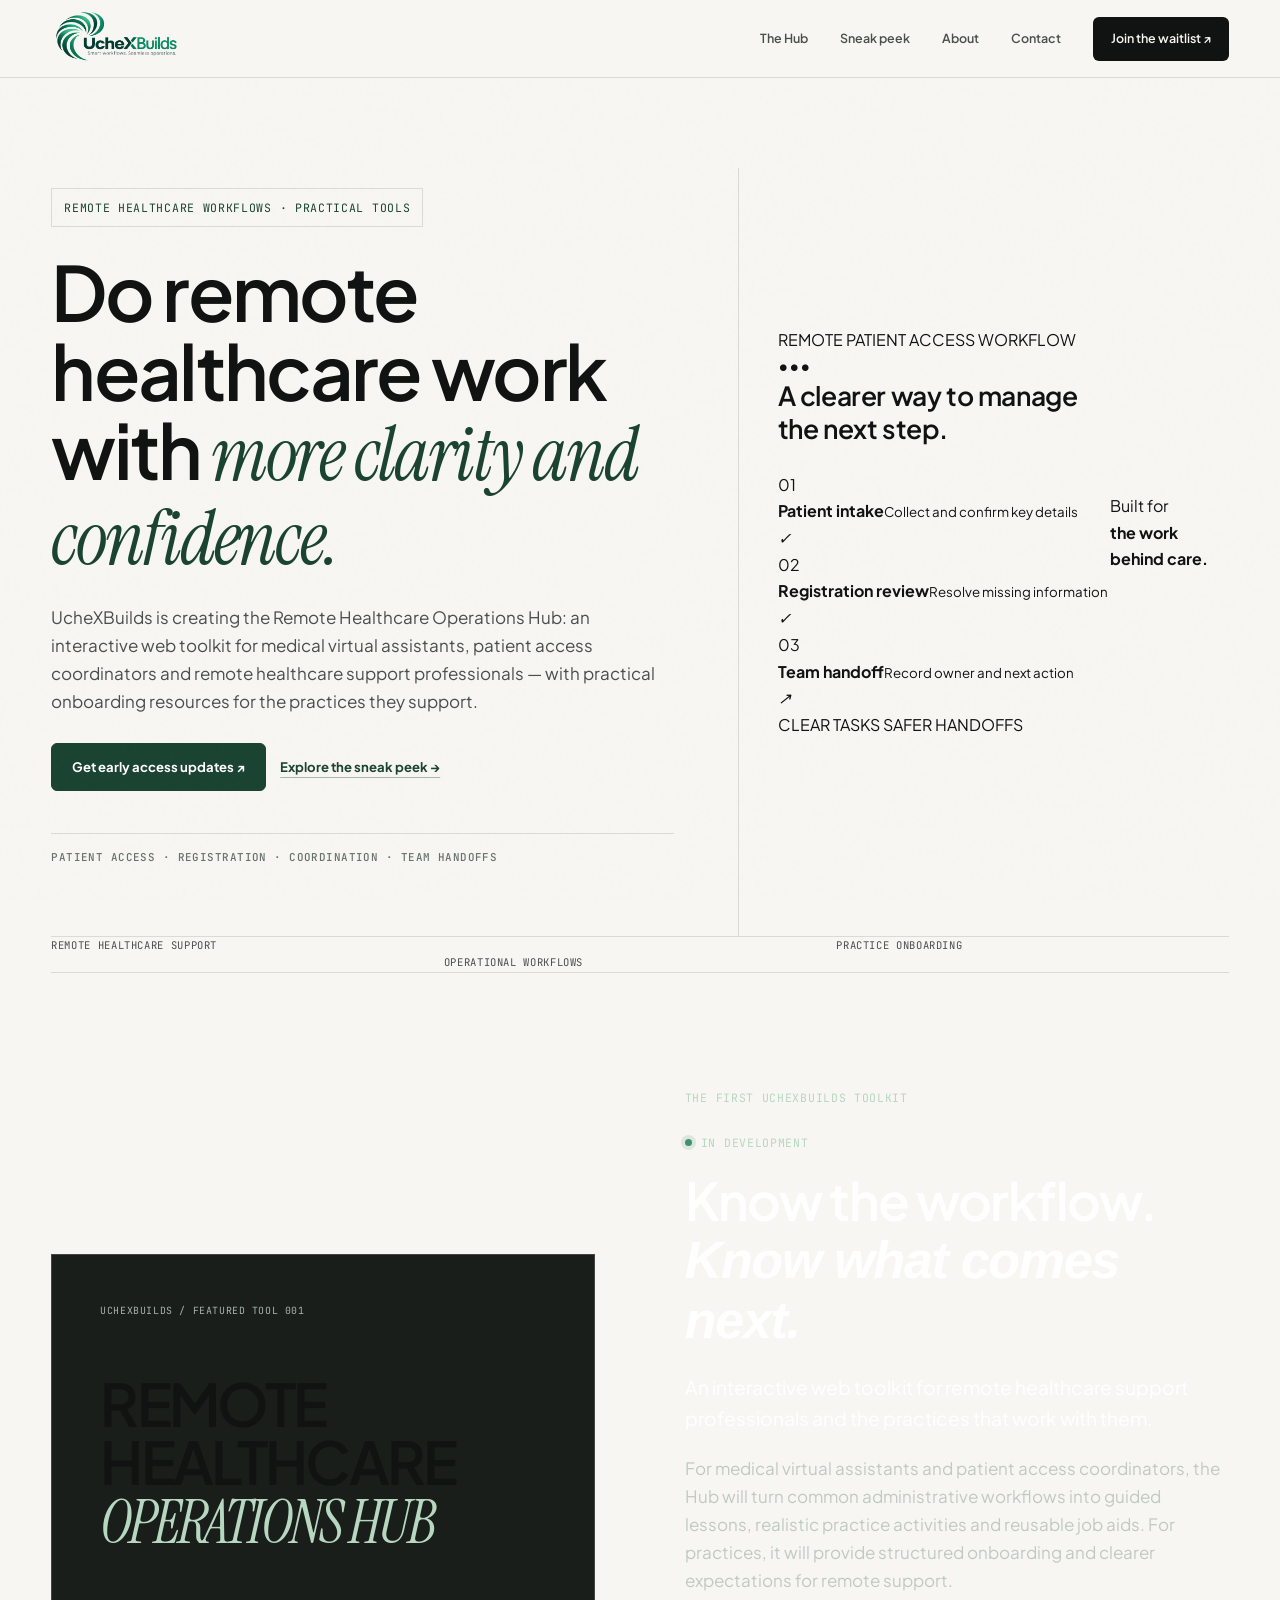
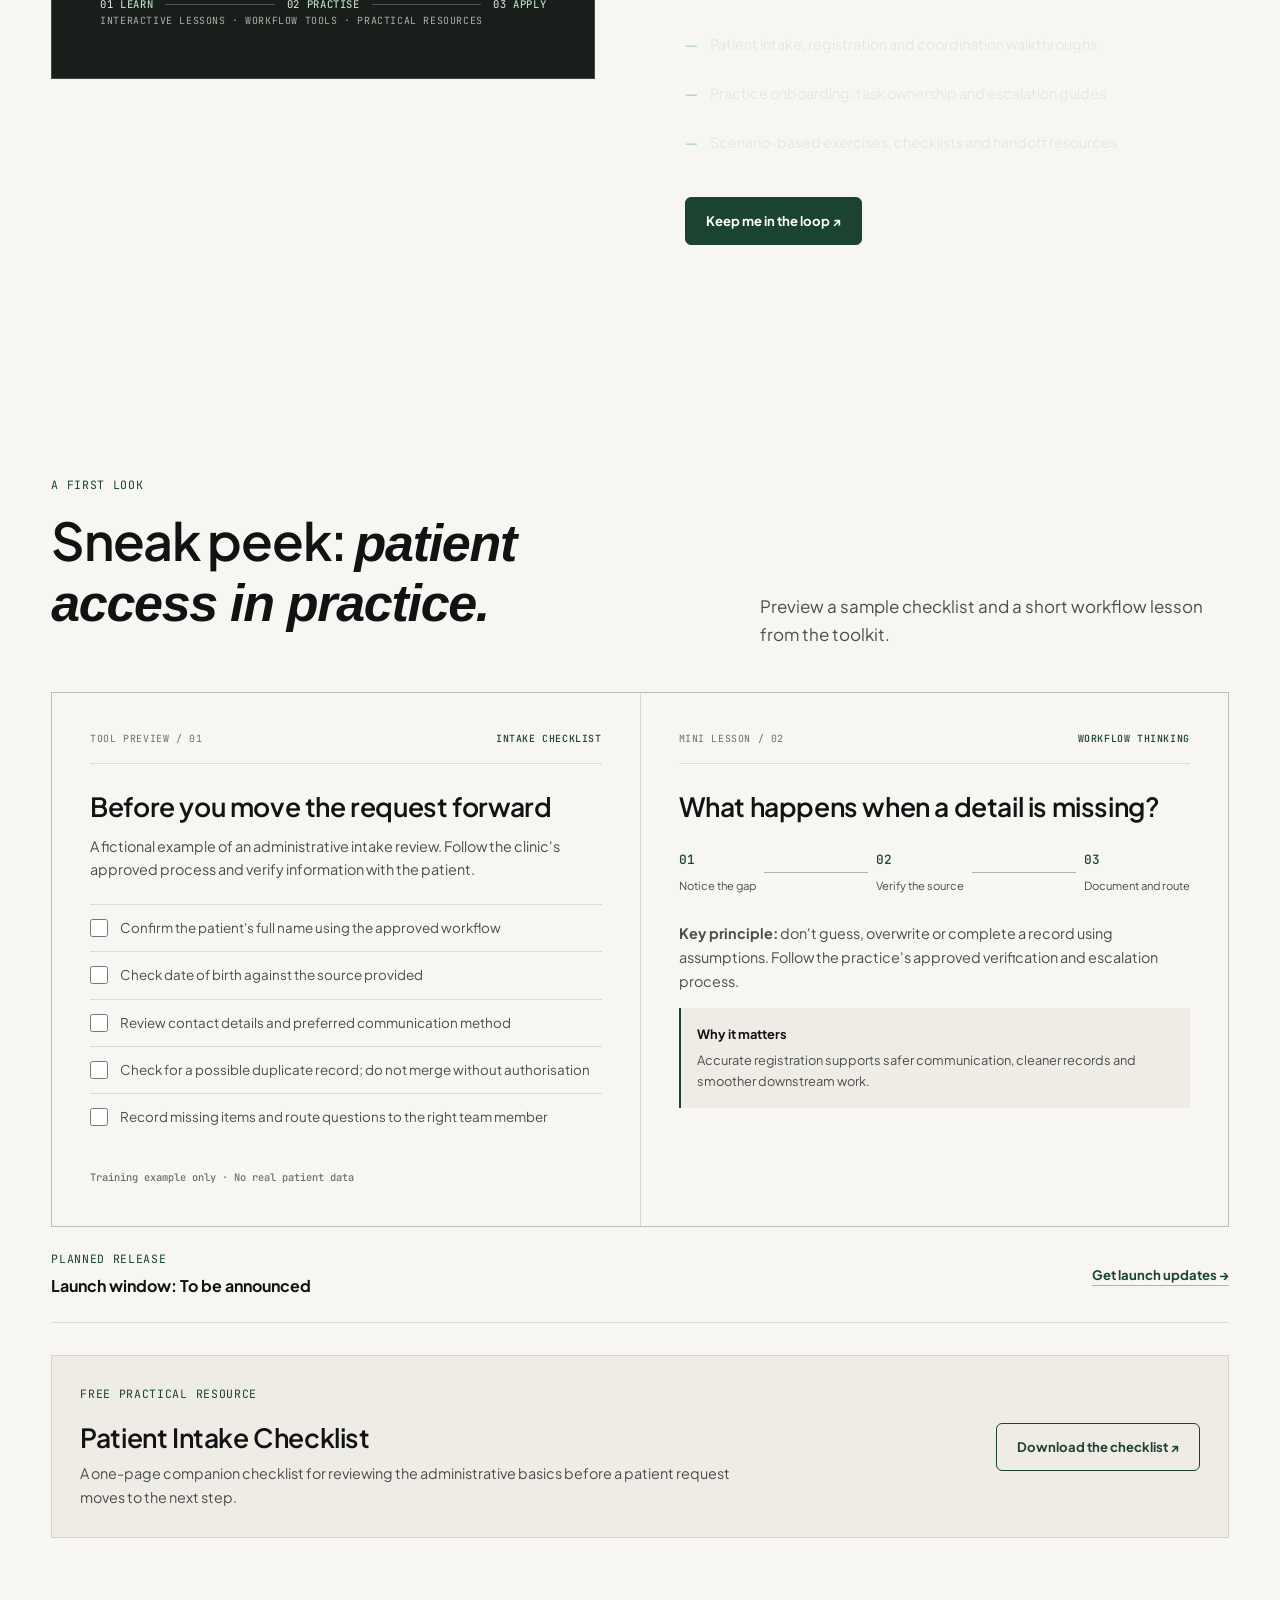
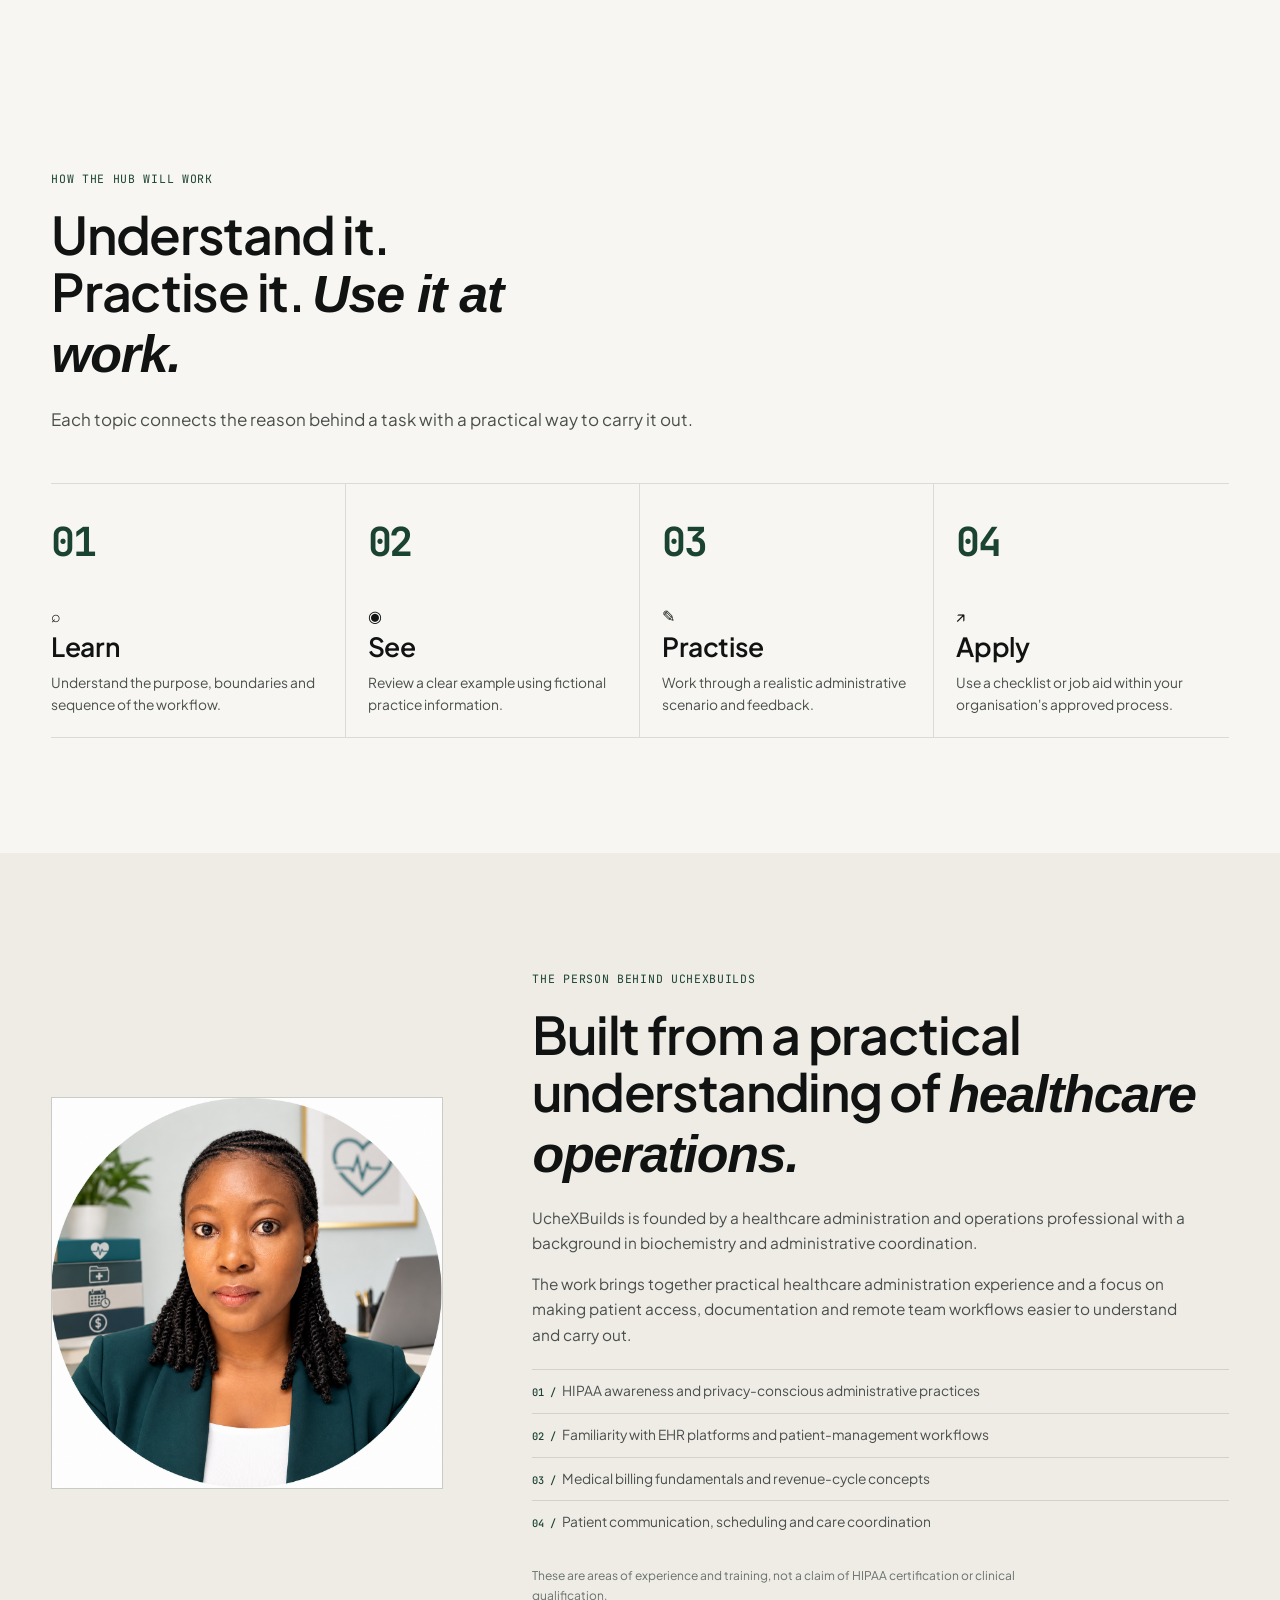
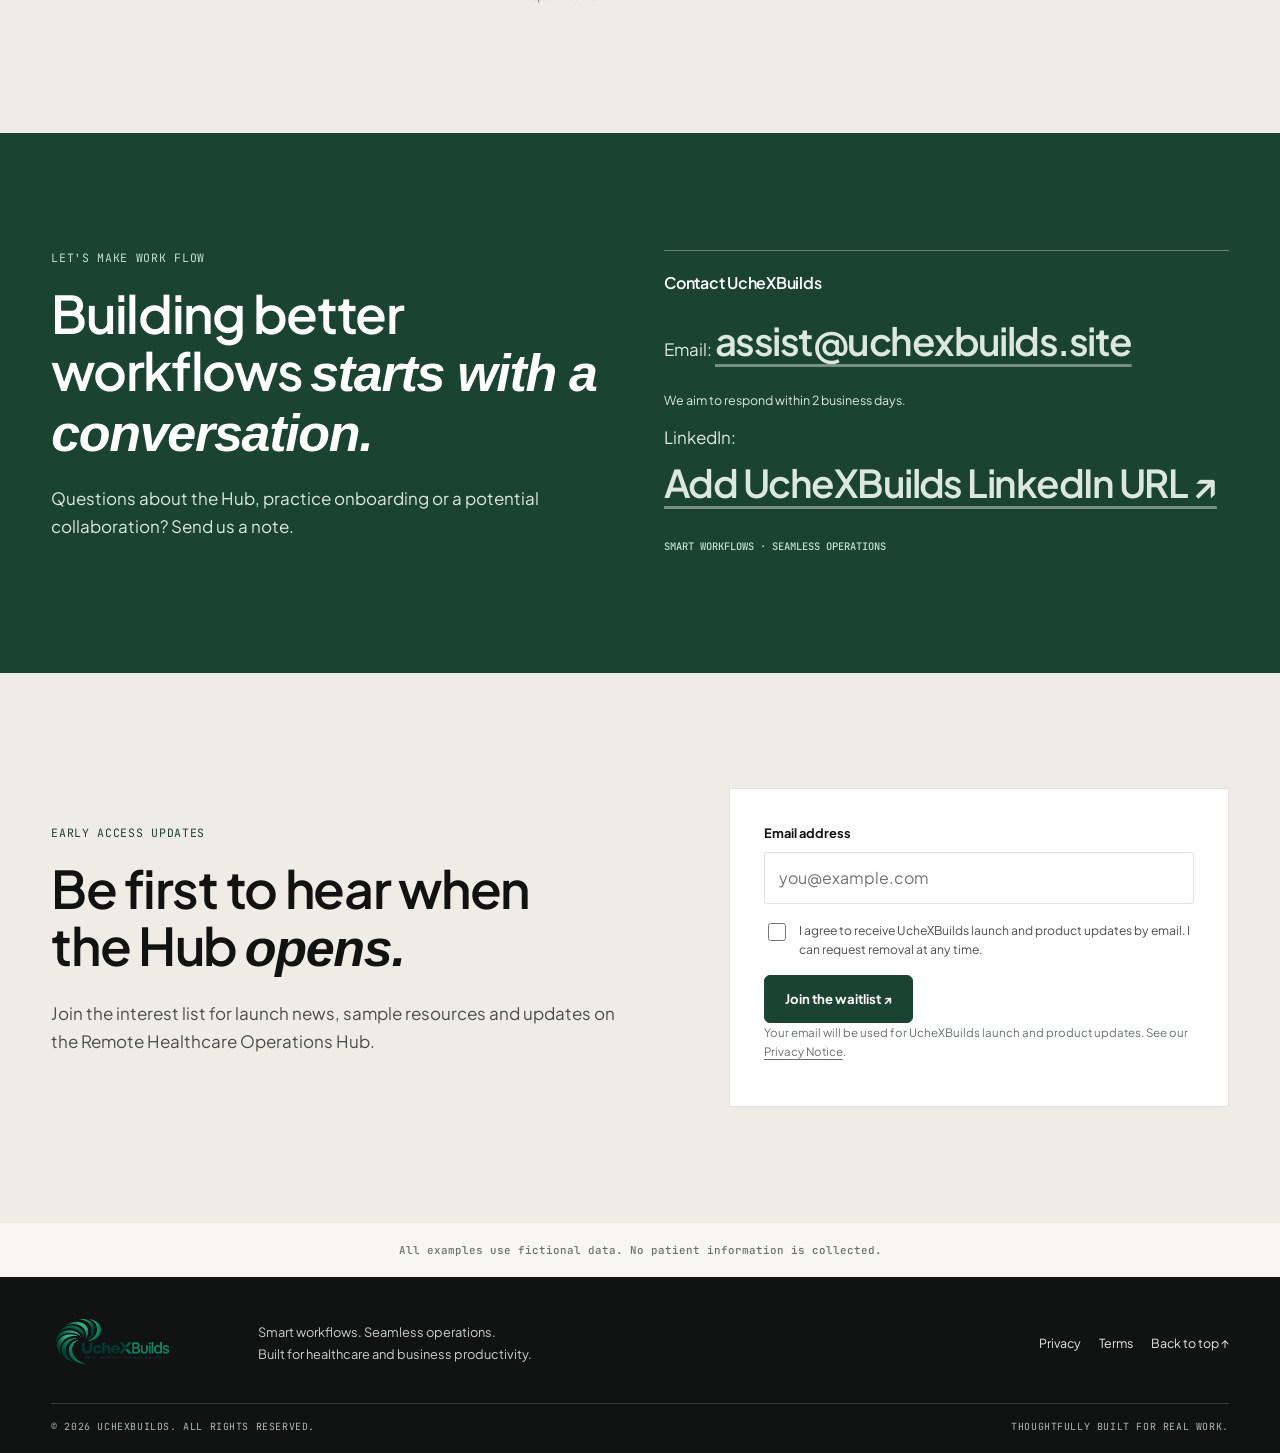
==== commit 51ab0c68: "Merge branch 'site-upgrade' of https://github.com/damilynch/uchexbuilds-site into site-upgrade" ====
--- a/index.html
+++ b/index.html
@@ -1,28 +1,28 @@
 <!doctype html>
 <html lang="en"><head>
-<meta charset="utf-8"><meta name="viewport" content="width=device-width,initial-scale=1"><meta name="theme-color" content="#F7F6F2">
-<title>UcheXBuilds — Practical workflows for remote healthcare teams</title>
-<meta name="description" content="The Remote Healthcare Operations Hub helps medical virtual assistants, patient access coordinators and healthcare practices organise intake, coordination and team handoffs.">
+<meta charset="utf-8"><meta name="viewport" content="width=device-width,initial-scale=1"><meta name="theme-color" content="#f7f8ed">
+<title>UcheXBuilds | Remote Healthcare Operations Hub</title>
+<meta name="description" content="Interactive patient-access workflows, practical lessons and reusable tools for remote healthcare support professionals and the practices they support.">
 <link rel="canonical" href="https://www.uchexbuilds.site/"><link rel="icon" href="assets/icons/favicon.svg" type="image/svg+xml">
-<link rel="preconnect" href="https://fonts.googleapis.com"><link rel="preconnect" href="https://fonts.gstatic.com" crossorigin><link href="https://fonts.googleapis.com/css2?family=Instrument+Serif:ital@0;1&family=JetBrains+Mono:wght@400;500;600&family=Plus+Jakarta+Sans:wght@400;500;600;700;800&display=swap" rel="stylesheet"><link rel="stylesheet" href="css/style.css">
-<meta property="og:type" content="website"><meta property="og:site_name" content="UcheXBuilds"><meta property="og:title" content="UcheXBuilds — Smart workflows. Seamless operations."><meta property="og:description" content="Practical digital tools and thoughtful workflows for healthcare administration and business productivity."><meta property="og:url" content="https://www.uchexbuilds.site/"><meta property="og:image" content="https://www.uchexbuilds.site/assets/images/og-image.svg"><meta property="og:image:width" content="1200"><meta property="og:image:height" content="630"><meta property="og:image:alt" content="UcheXBuilds — Smart workflows. Seamless operations."><meta name="twitter:card" content="summary_large_image"><meta name="twitter:title" content="UcheXBuilds — Smart workflows. Seamless operations."><meta name="twitter:description" content="Practical digital tools and thoughtful workflows for healthcare administration and business productivity."><meta name="twitter:image" content="https://www.uchexbuilds.site/assets/images/og-image.svg">
-<meta name="twitter:image:alt" content="UcheXBuilds — Remote Healthcare Operations Hub"><script type="application/ld+json">{"@context":"https://schema.org","@type":"Organization","name":"UcheXBuilds","url":"https://www.uchexbuilds.site/","logo":"https://www.uchexbuilds.site/assets/images/uchexbuilds-logo.png","email":"assist@uchexbuilds.site","description":"Practical interactive workflows and digital tools for remote healthcare support professionals and healthcare practices."}</script>
+<link rel="preconnect" href="https://fonts.googleapis.com"><link rel="preconnect" href="https://fonts.gstatic.com" crossorigin><link href="https://fonts.googleapis.com/css2?family=DM+Sans:wght@400;500;600;700&family=Manrope:wght@500;600;700;800&display=swap" rel="stylesheet"><link rel="stylesheet" href="css/style.css">
+<meta property="og:type" content="website"><meta property="og:site_name" content="UcheXBuilds"><meta property="og:title" content="UcheXBuilds | Remote Healthcare Operations Hub"><meta property="og:description" content="Interactive patient-access workflows and practical tools for remote healthcare support professionals and the practices they support."><meta property="og:url" content="https://www.uchexbuilds.site/"><meta property="og:image" content="https://www.uchexbuilds.site/assets/images/og-image.svg"><meta property="og:image:alt" content="UcheXBuilds — Smart workflows. Seamless operations."><meta name="twitter:card" content="summary_large_image"><meta name="twitter:title" content="UcheXBuilds | Remote Healthcare Operations Hub"><meta name="twitter:description" content="Interactive patient-access workflows and practical tools for remote healthcare support professionals and the practices they support."><meta name="twitter:image" content="https://www.uchexbuilds.site/assets/images/og-image.svg">
+<script type="application/ld+json">{"@context":"https://schema.org","@type":"Organization","name":"UcheXBuilds","url":"https://www.uchexbuilds.site/","logo":"https://www.uchexbuilds.site/assets/images/uchexbuilds-logo.png","email":"assist@uchexbuilds.site","description":"Practical interactive workflows and digital tools for remote healthcare support professionals and healthcare practices."}</script>
 </head><body><a class="skip" href="#main">Skip to content</a>
-<header><div class="wrap nav"><a class="brand" href="#home" aria-label="UcheXBuilds home"><img src="assets/images/uchexbuilds-logo.png" alt="UcheXBuilds" width="320" height="80"></a><button class="toggle" aria-expanded="false" aria-controls="menu" aria-label="Open navigation" type="button"><span></span><span></span></button><nav id="menu" aria-label="Main navigation"><a href="#hub">The Hub</a><a href="#sneak-peek">Sneak peek</a><a href="#about">About</a><a href="#contact">Contact</a><a class="nav-cta" href="#waitlist">Join the waitlist </a></nav></div></header>
+<header><div class="wrap nav"><a class="brand" href="#home" aria-label="UcheXBuilds home"><img src="assets/images/uchexbuilds-logo.png" alt="UcheXBuilds"></a><button class="toggle" aria-expanded="false" aria-controls="menu" aria-label="Open navigation"><span></span><span></span></button><nav id="menu" aria-label="Main navigation"><a href="#hub">The Hub</a><a href="#sneak-peek">Sneak peek</a><a href="#about-founder">About</a><a href="#contact">Contact</a><a class="nav-cta" href="#waitlist">Join the waitlist ↗</a></nav></div></header>
 <main id="main">
-<section class="hero" id="home"><div class="wrap hero-grid"><div class="hero-copy"><span class="pill mono">REMOTE HEALTHCARE OPERATIONS / 001</span><h1>Make remote healthcare work <em>clearer by design.</em></h1><p>UcheXBuilds is creating the Remote Healthcare Operations Hub: an interactive web toolkit for medical virtual assistants, patient access coordinators and remote healthcare support professionals — with practical onboarding resources for the practices they support.</p><div class="actions"><a class="btn" href="#waitlist">Get early access updates </a><a class="text-link" href="#sneak-peek">Explore the sneak peek </a></div><div class="trustline">Patient access · Registration · Coordination · Team handoffs</div></div><div class="hero-art"><div class="ledger" aria-label="Example remote patient access workflow"><div class="ledger-head"><span>WORKFLOW_ID: UXB-01</span><b>STATUS: ACTIVE</b></div><div class="ledger-title">YOUR WORKFLOW, MADE SIMPLE</div><div class="ledger-row"><span class="ledger-no">01</span><div><b>Patient intake</b><small>Collect and verify key details</small></div><code>[VERIFIED]</code></div><div class="ledger-row"><span class="ledger-no">02</span><div><b>Coordination</b><small>Confirm next action and ownership</small></div><code>[ROUTED]</code></div><div class="ledger-row"><span class="ledger-no">03</span><div><b>Team handoff</b><small>Document context for the next person</small></div><code>[READY]</code></div><div class="ledger-foot"><span>PROCESS: PATIENT ACCESS</span><span>REV. 01 / 2026</span></div></div></div></div><div class="hero-bottom"><div><span class="mono">01 //</span> HEALTHCARE ADMINISTRATION</div><div><span class="mono">02 //</span> BUSINESS PRODUCTIVITY</div><div><span class="mono">03 //</span> WORKFLOW DESIGN</div></div></section>
-<section class="section philosophy" id="about"><div class="wrap philosophy-grid"><aside><label class="eyebrow">[01 — PHILOSOPHY]</label><ul class="principles"><li><b>01</b><span>Make the next action clear.</span></li><li><b>02</b><span>Document what matters.</span></li><li><b>03</b><span>Respect role boundaries.</span></li><li><b>04</b><span>Design for reliable handoffs.</span></li></ul></aside><div class="philosophy-copy"><h2>Good systems should make life easier.</h2><div class="philosophy-columns"><p>Healthcare administration involves many small decisions: what to verify, what to document, who owns the next step and when to escalate a question.</p><p>UcheXBuilds turns those everyday processes into practical learning experiences and reusable tools, helping remote support professionals work with more structure while giving practices a clearer way to onboard and support their teams.</p></div></div></div></section><section class="section focus-index" id="focus"><div class="wrap"><div class="section-heading"><div><label class="eyebrow">[02 — AREAS OF WORK]</label><h2>Practical systems for work that matters.</h2></div><p>Three connected disciplines shape the UcheXBuilds toolkit.</p></div><div class="focus-grid"><article><div class="focus-meta">01 / HEALTHCARE</div><h3>Patient access and administration</h3><p>Support accurate intake, registration, scheduling and follow-through.</p><ul><li>Intake and triage schematics</li><li>Registration review guides</li><li>Coordination protocols</li></ul></article><article><div class="focus-meta">02 / PRODUCTIVITY</div><h3>Everyday operational clarity</h3><p>Make recurring tasks easier to understand, track and complete.</p><ul><li>Reusable trackers</li><li>Task ownership systems</li><li>Practical job aids</li></ul></article><article><div class="focus-meta">03 / WORKFLOW DESIGN</div><h3>Consistent team handoffs</h3><p>Connect people, information and next actions across a workflow.</p><ul><li>SOP architecture</li><li>Handoff protocols</li><li>Escalation pathways</li></ul></article></div></div></section><section class="section hub" id="hub"><div class="wrap hub-grid"><div class="hub-visual"><small>UCHEXBUILDS / PRODUCT BLUEPRINT 001</small><div class="hub-title">REMOTE<br>HEALTHCARE<br>OPERATIONS HUB</div><div class="blueprint-flow"><div class="blueprint-module"><span>MODULE 01</span><b>INTAKE</b><small>Capture the request</small><i>01 / START</i></div><div class="blueprint-connector" aria-hidden="true"></div><div class="blueprint-module"><span>MODULE 02</span><b>REVIEW</b><small>Verify and document</small><i>02 / CHECK</i></div><div class="blueprint-connector" aria-hidden="true"></div><div class="blueprint-module"><span>MODULE 03</span><b>HANDOFF</b><small>Route the next action</small><i>03 / ROUTE</i></div></div><small>GUIDED PRACTICE / REUSABLE JOB AIDS / CLEAR OWNERSHIP</small></div><div class="hub-copy"><label class="eyebrow">THE FIRST UCHEXBUILDS TOOLKIT</label><span class="status">IN DEVELOPMENT</span><h2>Know the workflow. Know what comes next.</h2><p class="lead">An interactive web toolkit for remote healthcare support professionals and the practices that work with them.</p><p>For medical virtual assistants and patient access coordinators, the Hub will turn common administrative workflows into guided lessons, realistic practice activities and reusable job aids. For practices, it will provide structured onboarding and clearer expectations for remote support.</p><ul><li>Patient intake, registration and coordination walkthroughs</li><li>Practice onboarding, task ownership and escalation guides</li><li>Scenario-based exercises, checklists and handoff resources</li></ul><a class="btn" href="#waitlist">Keep me in the loop </a></div></div></section>
-<section class="section focus" id="sneak-peek"><div class="wrap"><div class="section-heading"><div><label class="eyebrow">A FIRST LOOK</label><h2>Sneak peek: patient access in practice.</h2></div><p>Preview a sample checklist and a short workflow lesson from the toolkit.</p></div><div class="preview-grid">
+<section class="hero" id="home"><div class="hero-bg" aria-hidden="true"><i class="blob b1"></i><i class="blob b2"></i></div><div class="wrap hero-grid"><div class="hero-copy"><span class="pill">REMOTE HEALTHCARE WORKFLOWS · PRACTICAL TOOLS</span><h1>Do remote healthcare work with <em>more clarity and confidence.</em></h1><p>UcheXBuilds is creating the Remote Healthcare Operations Hub: an interactive web toolkit for medical virtual assistants, patient access coordinators and remote healthcare support professionals — with practical onboarding resources for the practices they support.</p><div class="actions"><a class="btn" href="#waitlist">Get early access updates ↗</a><a class="text-link" href="#sneak-peek">Explore the sneak peek →</a></div><div class="trustline">Patient access · Registration · Coordination · Team handoffs</div></div><div class="hero-art" aria-label="Illustration of an organised patient access workflow"><div class="sun-disc" aria-hidden="true"></div><div class="orbit" aria-hidden="true"></div><div class="dashboard"><div class="dash-top">REMOTE PATIENT ACCESS WORKFLOW <b>•••</b></div><h3>A clearer way to manage the next step.</h3><div class="dash-row"><span class="round mint">01</span><div><b>Patient intake</b><small>Collect and confirm key details</small></div><i>✓</i></div><div class="dash-row"><span class="round peach">02</span><div><b>Registration review</b><small>Resolve missing information</small></div><i>✓</i></div><div class="dash-row"><span class="round blue">03</span><div><b>Team handoff</b><small>Record owner and next action</small></div><i>↗</i></div><div class="dash-foot">CLEAR TASKS <span>SAFER HANDOFFS</span></div></div><div class="float-card">Built for<br><strong>the work behind care.</strong></div></div></div><div class="hero-bottom wrap"><span>REMOTE HEALTHCARE SUPPORT</span><i aria-hidden="true"></i><span>PRACTICE ONBOARDING</span><i aria-hidden="true"></i><span>OPERATIONAL WORKFLOWS</span></div></section>
+<section class="section" id="hub"><div class="wrap hub-grid"><div class="hub-visual"><small>UCHEXBUILDS / FEATURED TOOL 001</small><div class="hub-title">REMOTE<br>HEALTHCARE<br><em>OPERATIONS HUB</em></div><div class="hub-steps"><span>01 <b>LEARN</b></span><i></i><span>02 <b>PRACTISE</b></span><i></i><span>03 <b>APPLY</b></span></div><small>INTERACTIVE LESSONS · WORKFLOW TOOLS · PRACTICAL RESOURCES</small></div><div class="hub-copy"><label class="eyebrow">THE FIRST UCHEXBUILDS TOOLKIT</label><span class="status">IN DEVELOPMENT</span><h2>Know the workflow. <em>Know what comes next.</em></h2><p class="lead">An interactive web toolkit for remote healthcare support professionals and the practices that work with them.</p><p>For medical virtual assistants and patient access coordinators, the Hub will turn common administrative workflows into guided lessons, realistic practice activities and reusable job aids. For practices, it will provide structured onboarding and clearer expectations for remote support.</p><ul><li>Patient intake, registration and coordination walkthroughs</li><li>Practice onboarding, task ownership and escalation guides</li><li>Scenario-based exercises, checklists and handoff resources</li></ul><a class="btn" href="#waitlist">Keep me in the loop ↗</a></div></div></section>
+<section class="section focus" id="sneak-peek"><div class="wrap"><div class="section-heading"><div><label class="eyebrow">A FIRST LOOK</label><h2>Sneak peek: <em>patient access in practice.</em></h2></div><p>Preview a sample checklist and a short workflow lesson from the toolkit.</p></div><div class="preview-grid">
 <article class="preview-card"><div class="preview-card-head"><span>TOOL PREVIEW / 01</span><b>INTAKE CHECKLIST</b></div><h3>Before you move the request forward</h3><p class="preview-intro">A fictional example of an administrative intake review. Follow the clinic's approved process and verify information with the patient.</p><ul class="checklist"><li><label><input type="checkbox"> Confirm the patient's full name using the approved workflow</label></li><li><label><input type="checkbox"> Check date of birth against the source provided</label></li><li><label><input type="checkbox"> Review contact details and preferred communication method</label></li><li><label><input type="checkbox"> Check for a possible duplicate record; do not merge without authorisation</label></li><li><label><input type="checkbox"> Record missing items and route questions to the right team member</label></li></ul><small class="preview-note">Training example only · No real patient data</small></article>
 <article class="preview-card lesson-card"><div class="preview-card-head"><span>MINI LESSON / 02</span><b>WORKFLOW THINKING</b></div><h3>What happens when a detail is missing?</h3><div class="lesson-flow"><div class="lesson-node active"><b>01</b><span>Notice the gap</span></div><div class="flow-line"></div><div class="lesson-node"><b>02</b><span>Verify the source</span></div><div class="flow-line"></div><div class="lesson-node"><b>03</b><span>Document and route</span></div></div><p><strong>Key principle:</strong> don't guess, overwrite or complete a record using assumptions. Follow the practice's approved verification and escalation process.</p><div class="lesson-tip"><b>Why it matters</b><span>Accurate registration supports safer communication, cleaner records and smoother downstream work.</span></div></article></div>
-<div class="launch-strip"><div><span class="eyebrow">PLANNED RELEASE</span><strong>Product launch: 10 December 2026</strong></div><a class="text-link" href="#waitlist">Get launch updates </a></div>
-<div class="lead-magnet"><div><label class="eyebrow">FREE PRACTICAL RESOURCE</label><h3>Patient Intake Checklist</h3><p>A one-page companion checklist for reviewing the administrative basics before a patient request moves to the next step.</p></div><a class="btn secondary-btn" href="downloads/Patient-Intake-Checklist.pdf" download>Download the checklist </a></div></div></section>
-<section class="section approach"><div class="wrap"><div class="approach-head"><label class="eyebrow">HOW THE HUB WILL WORK</label><h2>Understand it. Practise it. Use it at work.</h2><p>Each topic connects the reason behind a task with a practical way to carry it out.</p></div><div class="steps"><div><b>01</b><h3>Learn</h3><p>Understand the purpose, boundaries and sequence of the workflow.</p></div><div><b>02</b><h3>See</h3><p>Review a clear example using fictional practice information.</p></div><div><b>03</b><h3>Practise</h3><p>Work through a realistic administrative scenario and feedback.</p></div><div><b>04</b><h3>Apply</h3><p>Use a checklist or job aid within your organisation's approved process.</p></div></div></div></section>
-<section class="section founder" id="about-founder"><div class="wrap founder-grid"><div class="founder-photo"><img src="assets/images/founder-small.jpg" alt="Portrait of the UcheXBuilds founder" width="320" height="320" loading="lazy"></div><div><label class="eyebrow">THE PERSON BEHIND UCHEXBUILDS</label><h2>Built from a practical understanding of healthcare operations.</h2><p class="lead">UcheXBuilds is founded by a healthcare administration and operations professional with a background in biochemistry and administrative coordination.</p><p>The work brings together practical healthcare administration experience and a focus on making patient access, documentation and remote team workflows easier to understand and carry out.</p><ul class="credential-list"><li>HIPAA awareness and privacy-conscious administrative practices</li><li>Familiarity with EHR platforms and patient-management workflows</li><li>Medical billing fundamentals and revenue-cycle concepts</li><li>Patient communication, scheduling and care coordination</li></ul><p class="credential-note">These are areas of experience and training, not a claim of HIPAA certification or clinical qualification.</p></div></div></section>
-<section class="section contact" id="contact"><div class="wrap contact-grid"><div><label class="eyebrow">LET'S MAKE WORK FLOW</label><h2>Building better workflows starts with a conversation.</h2><p>Questions about the Hub, practice onboarding or a potential collaboration? Send us a note.</p></div><aside><h3>Contact UcheXBuilds</h3><p class="contact-email-row"><a class="contact-email" href="mailto:assist@uchexbuilds.site">assist@uchexbuilds.site</a><button class="copy-email" type="button" data-copy-email="assist@uchexbuilds.site">Copy email</button></p><p class="copy-status" aria-live="polite"></p><p class="response-time">We aim to respond within 2 business days.</p><p>LinkedIn: <a class="contact-email" href="https://www.linkedin.com/" rel="noopener noreferrer" target="_blank">LinkedIn </a></p><small>SMART WORKFLOWS · SEAMLESS OPERATIONS</small></aside></div></section>
-<section class="section waitlist" id="waitlist"><div class="wrap waitlist-grid"><div><label class="eyebrow">EARLY ACCESS UPDATES</label><h2>Be first to hear when the Hub opens.</h2><p>Join the interest list for launch news, sample resources and updates on the Remote Healthcare Operations Hub.</p></div><form class="waitlist-form" action="https://formspree.io/f/xjywwzed" method="POST"><input type="hidden" name="_subject" value="New UcheXBuilds Hub waitlist signup"><input type="text" name="_gotcha" tabindex="-1" autocomplete="off" aria-hidden="true" class="form-honeypot"><label for="waitlist-email">Email address</label><input id="waitlist-email" name="email" type="email" autocomplete="email" placeholder="you@example.com" required><label class="consent"><input type="checkbox" name="consent" value="yes" required> I agree to receive UcheXBuilds launch and product updates by email. I can request removal at any time.</label><button class="btn" type="submit">Join the waitlist </button><p class="form-note">Your email will be used for UcheXBuilds launch and product updates. See our <a href="privacy.html">Privacy Notice</a>.</p></form></div></section>
+<div class="launch-strip"><div><span class="eyebrow">PLANNED RELEASE</span><strong><!-- EDIT THIS LAUNCH WINDOW -->Launch window: To be announced</strong></div><a class="text-link" href="#waitlist">Get launch updates →</a></div>
+<div class="lead-magnet"><div><label class="eyebrow">FREE PRACTICAL RESOURCE</label><h3>Patient Intake Checklist</h3><p>A one-page companion checklist for reviewing the administrative basics before a patient request moves to the next step.</p></div><a class="btn secondary-btn" href="downloads/Patient-Intake-Checklist.pdf" download>Download the checklist ↗</a></div></div></section>
+<section class="section approach"><div class="wrap"><div class="approach-head"><label class="eyebrow">HOW THE HUB WILL WORK</label><h2>Understand it. Practise it. <em>Use it at work.</em></h2><p>Each topic connects the reason behind a task with a practical way to carry it out.</p></div><div class="steps"><div><b>01</b><span aria-hidden="true">⌕</span><h3>Learn</h3><p>Understand the purpose, boundaries and sequence of the workflow.</p></div><div><b>02</b><span aria-hidden="true">◉</span><h3>See</h3><p>Review a clear example using fictional practice information.</p></div><div><b>03</b><span aria-hidden="true">✎</span><h3>Practise</h3><p>Work through a realistic administrative scenario and feedback.</p></div><div><b>04</b><span aria-hidden="true">↗</span><h3>Apply</h3><p>Use a checklist or job aid within your organisation's approved process.</p></div></div></div></section>
+<section class="section founder" id="about-founder"><div class="wrap founder-grid"><div class="founder-photo"><img src="assets/images/founder-small.jpg" alt="Portrait of the UcheXBuilds founder" loading="lazy"></div><div><label class="eyebrow">THE PERSON BEHIND UCHEXBUILDS</label><h2>Built from a practical understanding of <em>healthcare operations.</em></h2><p class="lead">UcheXBuilds is founded by a healthcare administration and operations professional with a background in biochemistry and administrative coordination.</p><p>The work brings together practical healthcare administration experience and a focus on making patient access, documentation and remote team workflows easier to understand and carry out.</p><ul class="credential-list"><li>HIPAA awareness and privacy-conscious administrative practices</li><li>Familiarity with EHR platforms and patient-management workflows</li><li>Medical billing fundamentals and revenue-cycle concepts</li><li>Patient communication, scheduling and care coordination</li></ul><p class="credential-note">These are areas of experience and training, not a claim of HIPAA certification or clinical qualification.</p></div></div></section>
+<section class="section contact" id="contact"><div class="wrap contact-grid"><div><label class="eyebrow">LET'S MAKE WORK FLOW</label><h2>Building better workflows <em>starts with a conversation.</em></h2><p>Questions about the Hub, practice onboarding or a potential collaboration? Send us a note.</p></div><aside><h3>Contact UcheXBuilds</h3><p>Email: <a class="contact-email" href="mailto:assist@uchexbuilds.site">assist@uchexbuilds.site</a></p><p class="response-time">We aim to respond within 2 business days.</p><p>LinkedIn: <a class="contact-email" href="https://www.linkedin.com/in/your-linkedin-profile/" rel="noopener noreferrer" target="_blank">Add UcheXBuilds LinkedIn URL ↗</a></p><small>SMART WORKFLOWS · SEAMLESS OPERATIONS</small></aside></div></section>
+<section class="section waitlist" id="waitlist"><div class="wrap waitlist-grid"><div><label class="eyebrow">EARLY ACCESS UPDATES</label><h2>Be first to hear when the Hub <em>opens.</em></h2><p>Join the interest list for launch news, sample resources and updates on the Remote Healthcare Operations Hub.</p></div><form class="waitlist-form" action="https://formspree.io/f/xjywwzed" method="POST"><input type="hidden" name="_subject" value="New UcheXBuilds Hub waitlist signup"><input type="text" name="_gotcha" tabindex="-1" autocomplete="off" aria-hidden="true" class="form-honeypot"><label for="waitlist-email">Email address</label><input id="waitlist-email" name="email" type="email" autocomplete="email" placeholder="you@example.com" required><label class="consent"><input type="checkbox" name="consent" value="yes" required> I agree to receive UcheXBuilds launch and product updates by email. I can request removal at any time.</label><button class="btn" type="submit">Join the waitlist ↗</button><p class="form-note">Your email will be used for UcheXBuilds launch and product updates. See our <a href="privacy.html">Privacy Notice</a>.</p></form></div></section>
 <p class="privacy-line wrap">All examples use fictional data. No patient information is collected.</p>
-</main><footer><div class="wrap foot"><img src="assets/images/uchexbuilds-logo.png" alt="UcheXBuilds" width="320" height="80"><p>Smart workflows. Seamless operations.<br>Built for healthcare and business productivity.</p><div class="footer-links"><a href="privacy.html">Privacy</a><a href="terms.html">Terms</a><a href="#home">Back to top ↑</a></div></div><div class="wrap copyright"><span>© <span id="year"></span> UcheXBuilds. All rights reserved.</span><span>Thoughtfully built for real work.</span></div></footer>
+</main><footer><div class="wrap foot"><img src="assets/images/uchexbuilds-logo.png" alt="UcheXBuilds"><p>Smart workflows. Seamless operations.<br>Built for healthcare and business productivity.</p><div class="footer-links"><a href="privacy.html">Privacy</a><a href="terms.html">Terms</a><a href="#home">Back to top ↑</a></div></div><div class="wrap copyright"><span>© <span id="year"></span> UcheXBuilds. All rights reserved.</span><span>Thoughtfully built for real work.</span></div></footer>
 <script src="js/main.js"></script>
 <!-- Cloudflare Web Analytics (Free): enable Web Analytics in the Cloudflare dashboard, copy the site token, then replace the placeholder and uncomment this snippet.
 <script defer src="https://static.cloudflareinsights.com/beacon.min.js" data-cf-beacon='{"token":"REPLACE_WITH_CLOUDFLARE_WEB_ANALYTICS_TOKEN"}'></script>
